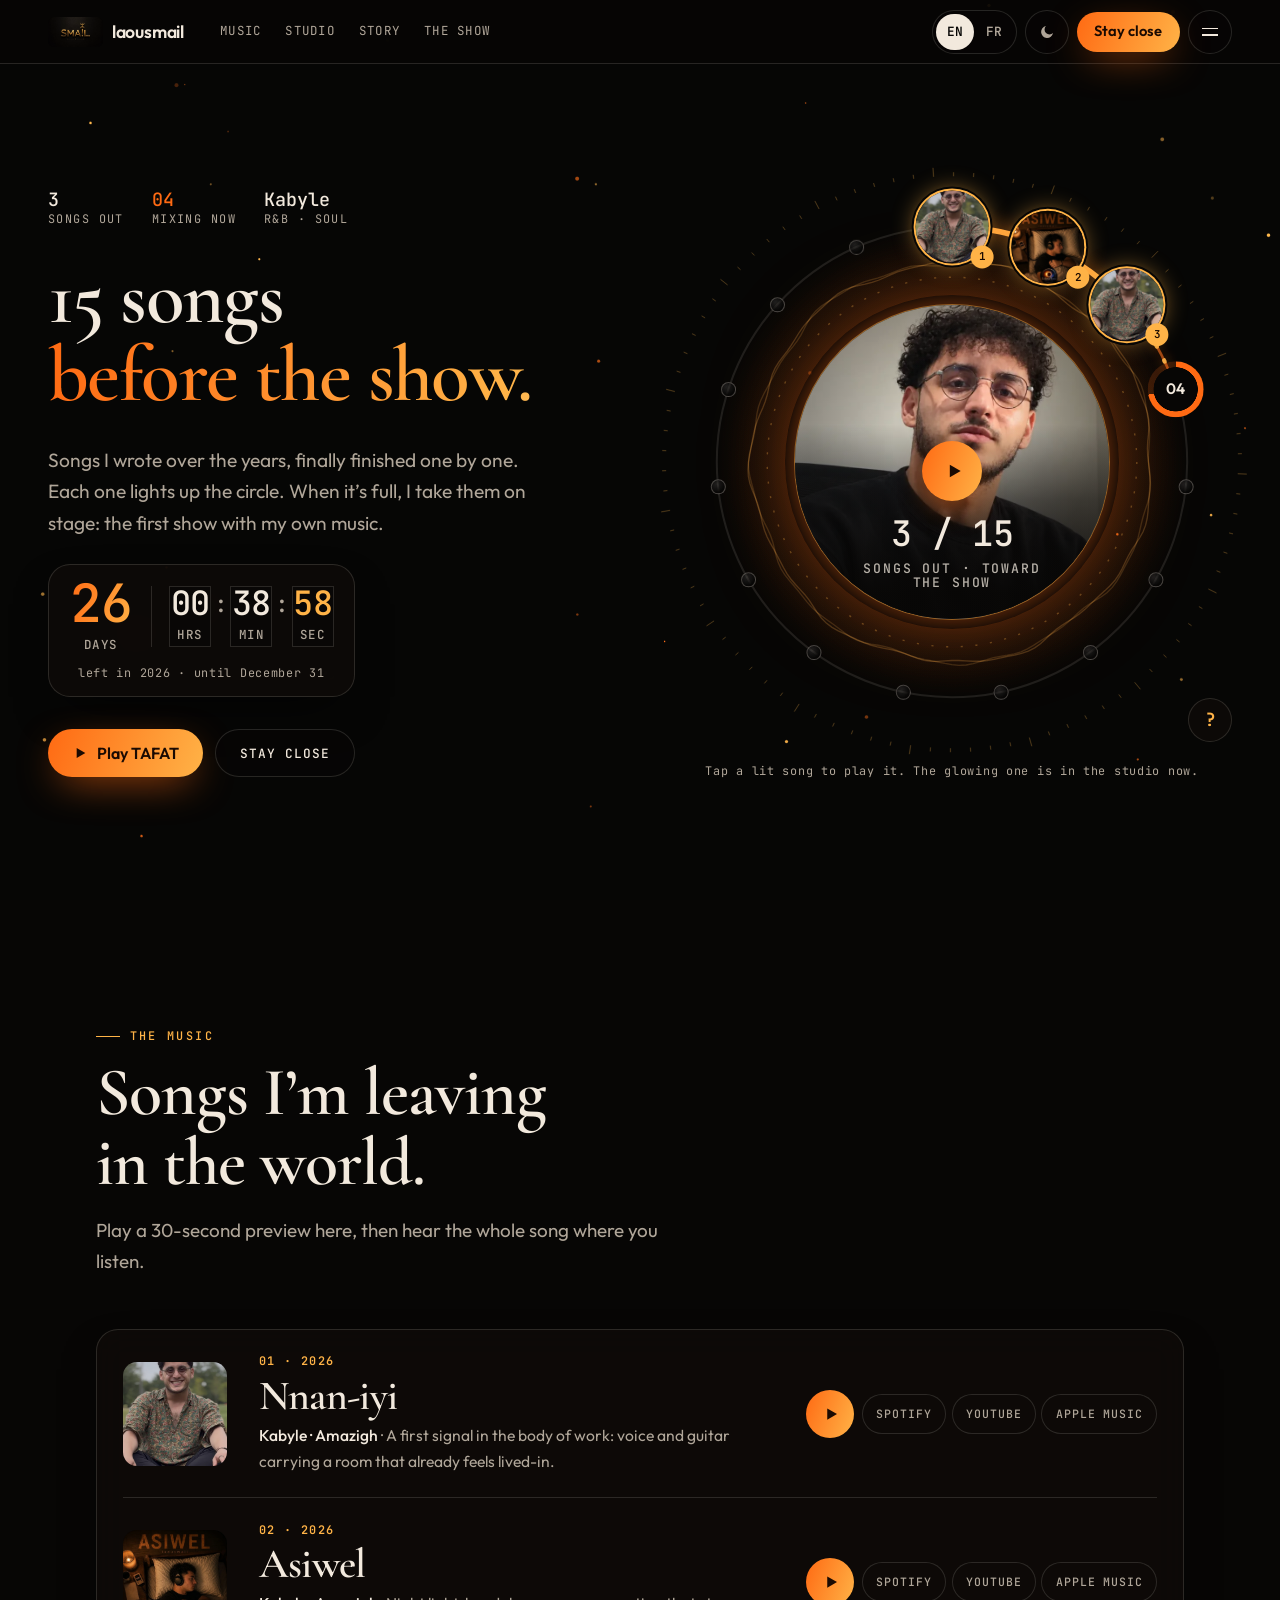
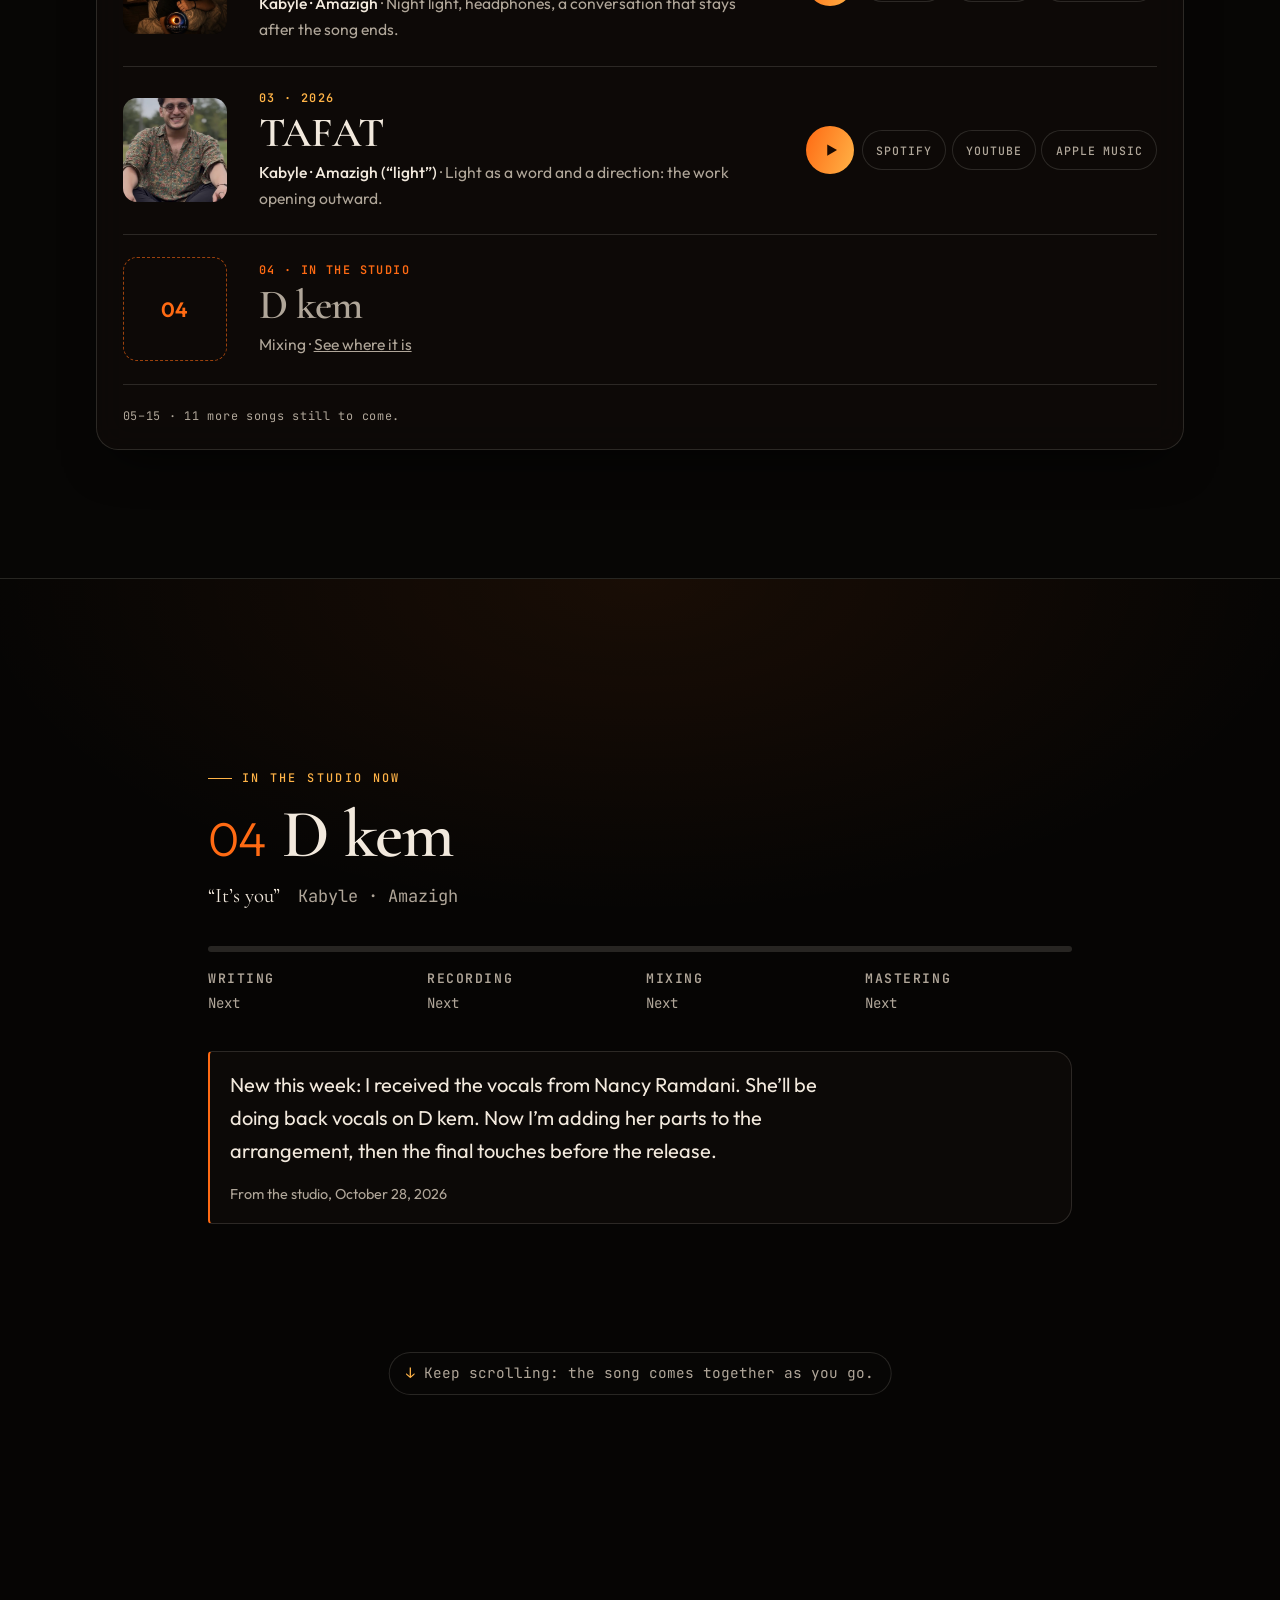
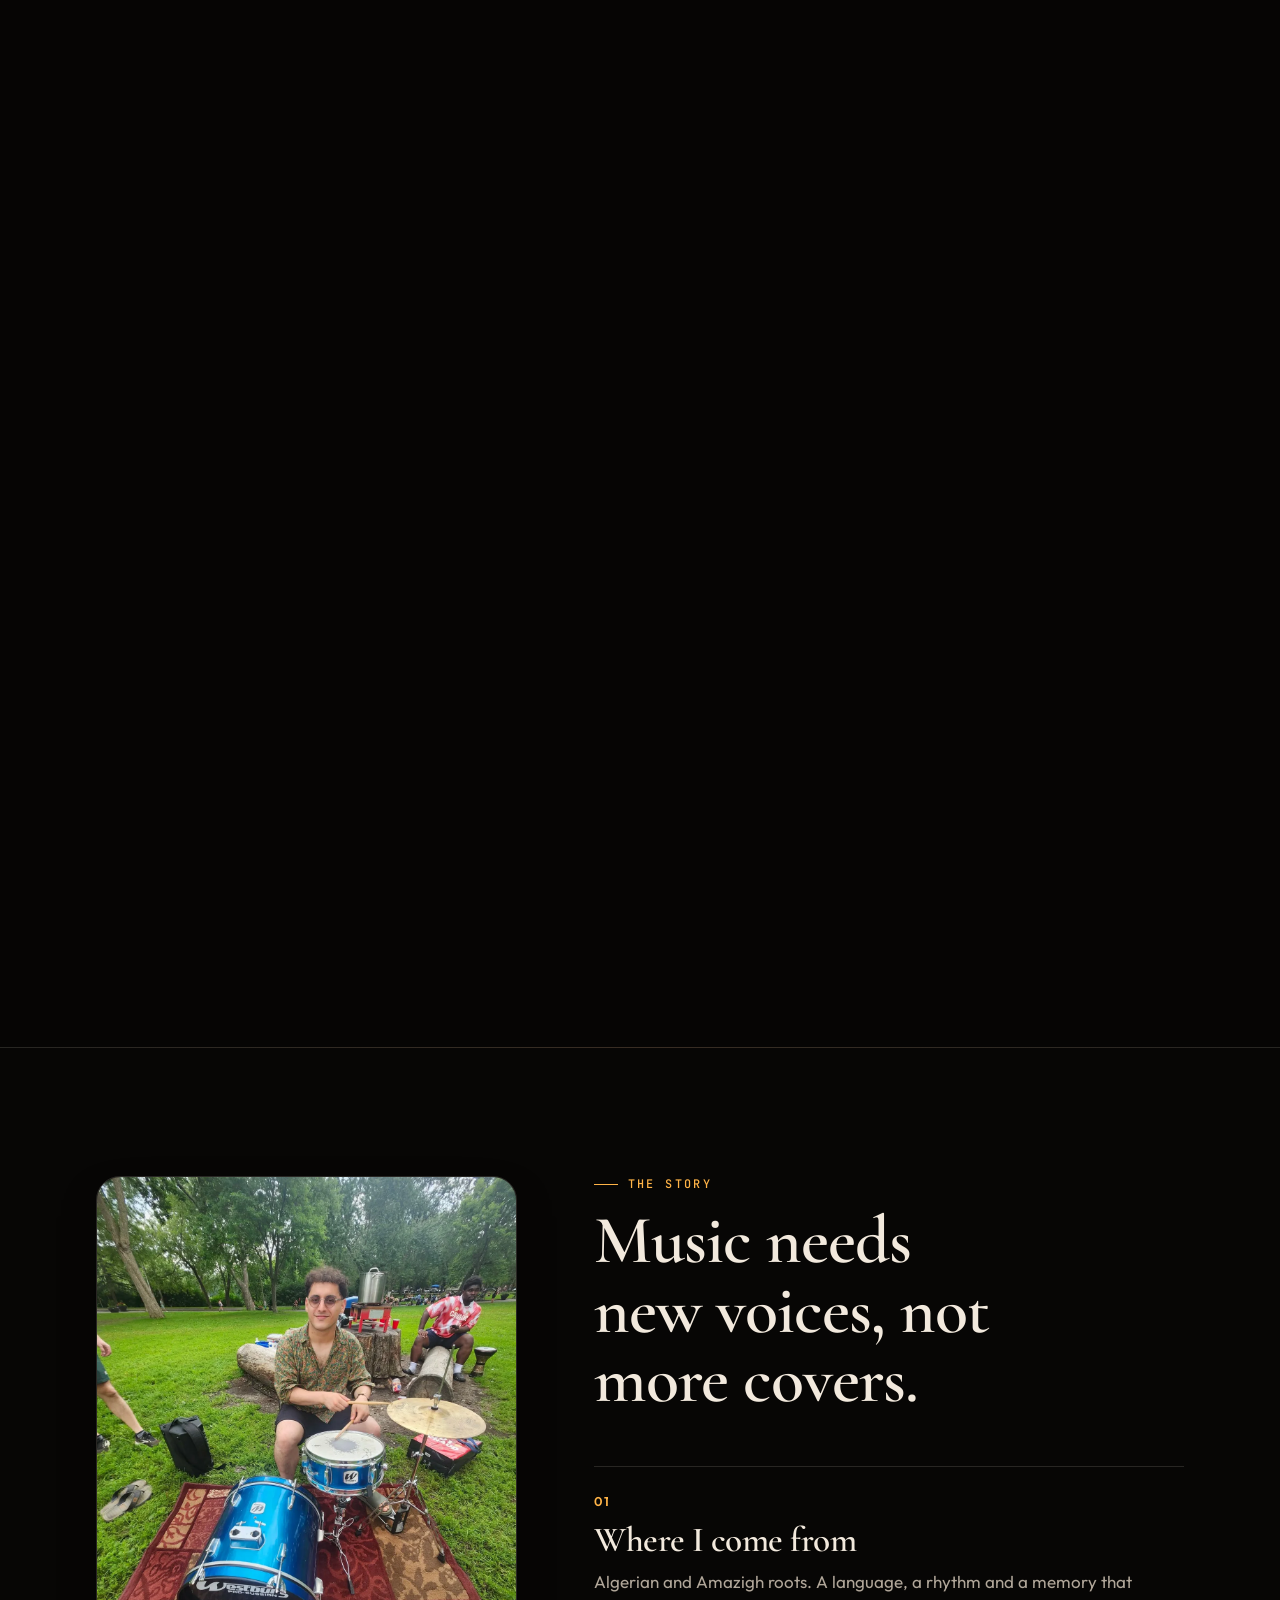
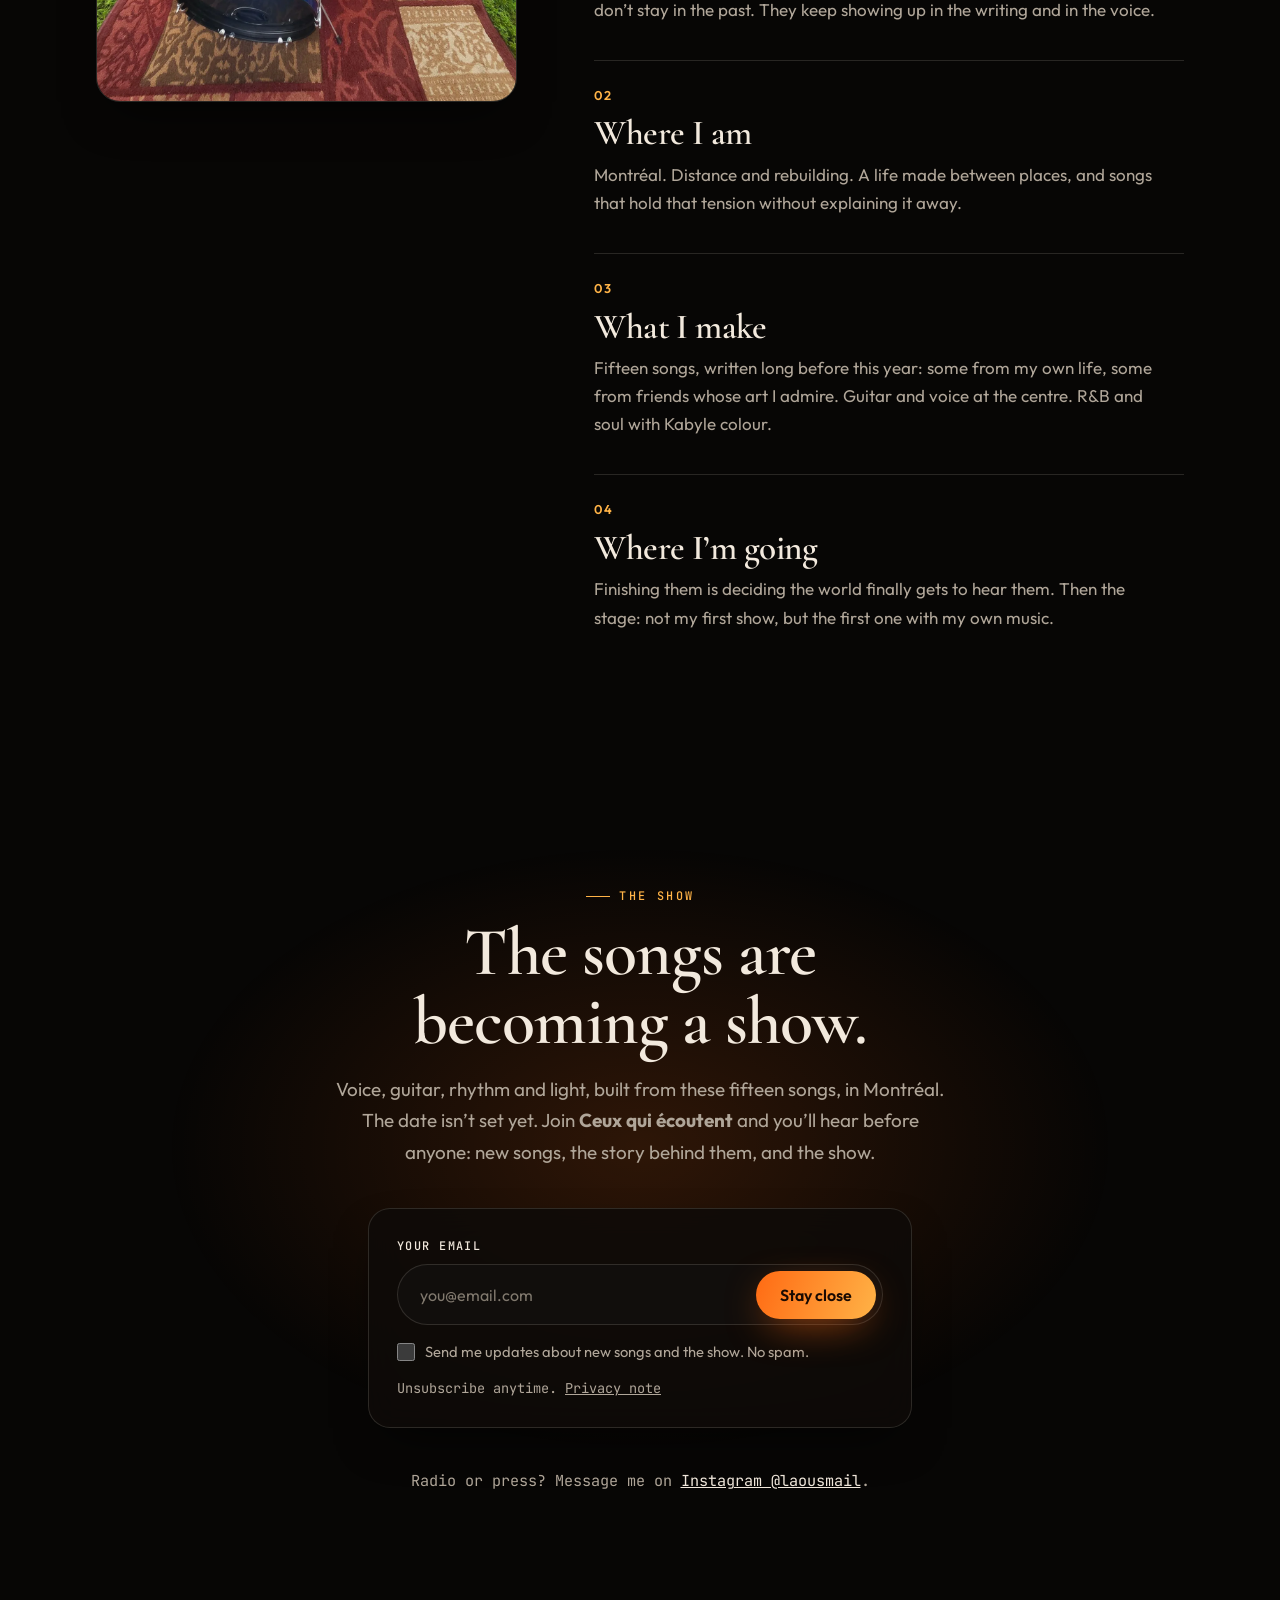
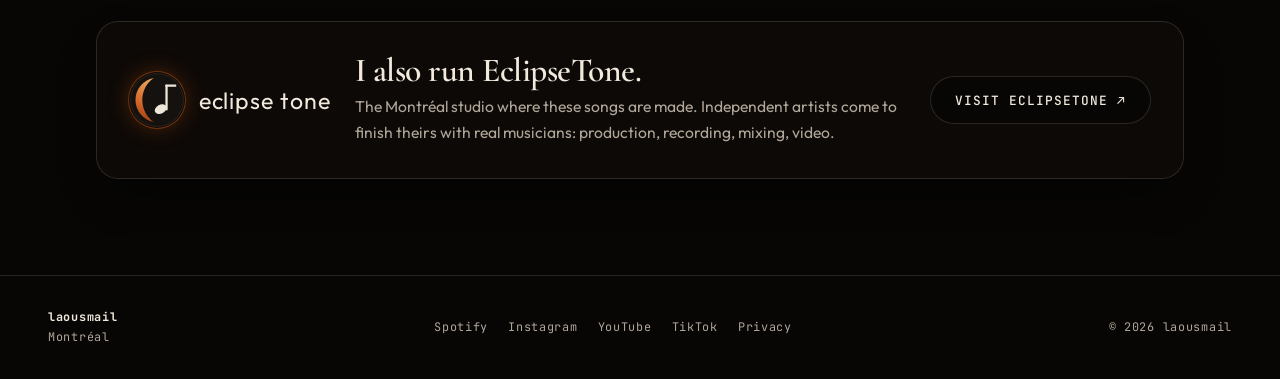
==== index.html @ 59189b64 "ORBIT edition: the playable's look on the whole site Replaces the frosted clay layer with orbit.css " ====
<!doctype html>
<html lang="en">
<head>
<meta charset="UTF-8" />
<script>(function(){try{var t=localStorage.getItem("laousmail-theme");if(t!=="light"&&t!=="dark")t="dark";document.documentElement.setAttribute("data-theme",t)}catch(e){document.documentElement.setAttribute("data-theme","dark")}document.documentElement.classList.add("js")})();
/* Always open on the landing view: no jump to a #section, no restored scroll position */
(function(){try{if("scrollRestoration" in history)history.scrollRestoration="manual";if(location.hash)history.replaceState(null,"",location.pathname+location.search)}catch(e){}})();</script>
<link rel="icon" type="image/svg+xml" href="favicon.svg" />
<meta name="viewport" content="width=device-width, initial-scale=1, viewport-fit=cover" />
<meta name="description" content="laousmail: Montréal singer-songwriter. Fifteen original songs with Amazigh roots, contemporary R&amp;B and soul, finished one by one ahead of the first show with original music. For listeners, radios and journalists." />
<meta name="author" content="laousmail" />
<meta name="robots" content="index, follow" />
<meta name="theme-color" content="#070605" />
<link rel="canonical" href="https://laousmail.com/" />
<meta property="og:type" content="website" />
<meta property="og:site_name" content="laousmail" />
<meta property="og:locale" content="en_CA" />
<meta property="og:locale:alternate" content="fr_CA" />
<meta property="og:url" content="https://laousmail.com/" />
<meta property="og:title" content="laousmail: 15 songs before the show" />
<meta property="og:description" content="Original songs written over years, finished one by one. Each one lights up the circle. Then the first show with original music, in Montréal." />
<meta property="og:image" content="https://laousmail.com/media/portrait-guitar.webp" />
<meta property="og:image:alt" content="laousmail with guitar in Montréal" />
<meta name="twitter:card" content="summary_large_image" />
<meta name="twitter:title" content="laousmail: 15 songs before the show" />
<meta name="twitter:description" content="15 originals. Amazigh roots. Montréal. The first show with original music ahead." />
<meta name="twitter:image" content="https://laousmail.com/media/portrait-guitar.webp" />
<meta name="twitter:image:alt" content="laousmail with guitar in Montréal" />
<link rel="preconnect" href="https://fonts.googleapis.com" />
<link rel="preconnect" href="https://fonts.gstatic.com" crossorigin />
<link href="https://fonts.googleapis.com/css2?family=Cormorant+Garamond:wght@500;600&family=JetBrains+Mono:wght@400;500&family=Outfit:wght@300;400;500;600&display=swap" rel="stylesheet" />
<link rel="stylesheet" href="site.css" />
<link rel="stylesheet" href="orbit.css" />
<title>laousmail: original music · singer &amp; songwriter | Montréal</title>
<script type="application/ld+json">
{
  "@context": "https://schema.org",
  "@graph": [
    {
      "@type": "MusicGroup",
      "@id": "https://laousmail.com/#artist",
      "name": "laousmail",
      "alternateName": ["SMA!L", "Smail Laouchedi"],
      "url": "https://laousmail.com/",
      "image": "https://laousmail.com/media/portrait-guitar.webp",
      "description": "Montréal singer-songwriter with Amazigh roots. Fifteen original songs written from personal experience and from artists he admires, finished one by one ahead of his first show with original music.",
      "genre": ["R&B", "Soul", "Amazigh", "Kabyle"],
      "foundingLocation": { "@type": "Place", "name": "Montréal", "addressCountry": "CA" },
      "sameAs": [
        "https://open.spotify.com/artist/60GjJwhvGe1eVg98jFPgMp",
        "https://instagram.com/laousmail",
        "https://www.youtube.com/@laousmail",
        "https://www.tiktok.com/@laousmail"
      ],
      "track": [
        { "@id": "https://laousmail.com/#track-nnan-iyi" },
        { "@id": "https://laousmail.com/#track-asiwel" },
        { "@id": "https://laousmail.com/#track-tafat" }
      ]
    },
    {
      "@type": "Person",
      "@id": "https://laousmail.com/#person",
      "name": "Smail Laouchedi",
      "alternateName": "laousmail",
      "url": "https://laousmail.com/",
      "image": "https://laousmail.com/media/portrait-circle.webp",
      "jobTitle": "Singer-songwriter",
      "homeLocation": { "@type": "Place", "name": "Montréal" },
      "knowsAbout": ["original music", "Amazigh culture", "R&B", "soul", "Kabyle song"],
      "sameAs": ["https://laousmail.com/#artist"]
    },
    {
      "@type": "MusicEvent",
      "@id": "https://laousmail.com/#show",
      "name": "laousmail: first show with original music",
      "description": "Not his first show, but the first with original music: a live experience built from a fifteen-song body of work.",
      "eventStatus": "https://schema.org/EventScheduled",
      "eventAttendanceMode": "https://schema.org/OfflineEventAttendanceMode",
      "location": { "@type": "Place", "name": "Montréal", "addressCountry": "CA" },
      "performer": { "@id": "https://laousmail.com/#artist" },
      "organizer": { "@id": "https://laousmail.com/#person" },
      "url": "https://laousmail.com/#show"
    },
    {
      "@type": "WebSite",
      "@id": "https://laousmail.com/#website",
      "url": "https://laousmail.com/",
      "name": "laousmail",
      "description": "Official site for laousmail: original songs, studio progress, and the upcoming live show in Montréal.",
      "inLanguage": ["en", "fr"],
      "publisher": { "@id": "https://laousmail.com/#artist" }
    },
    {
      "@type": "Organization",
      "@id": "https://eclipsetone.com/#studio",
      "name": "EclipseTone",
      "alternateName": "EclipseTone Productions",
      "url": "https://eclipsetone.com/",
      "description": "Montréal production house for independent artists. Founded by laousmail. Real musicians. No AI.",
      "founder": { "@id": "https://laousmail.com/#person" }
    },
    {
      "@type": "MusicRecording",
      "@id": "https://laousmail.com/#track-nnan-iyi",
      "name": "Nnan-iyi",
      "byArtist": { "@id": "https://laousmail.com/#artist" },
      "inLanguage": "kab",
      "sameAs": [
        "https://open.spotify.com/track/61hi8m9E2ltpqLtVHV5ktC",
        "https://www.youtube.com/watch?v=TOfm3R48uso",
        "https://music.apple.com/us/album/nnan-iyi/1868129395?i=1868129396"
      ]
    },
    {
      "@type": "MusicRecording",
      "@id": "https://laousmail.com/#track-asiwel",
      "name": "Asiwel",
      "byArtist": { "@id": "https://laousmail.com/#artist" },
      "inLanguage": "kab",
      "sameAs": [
        "https://open.spotify.com/track/1cjaikZQ2PIXLMsn0gd6zV",
        "https://www.youtube.com/watch?v=d1gUY12KeUU",
        "https://music.apple.com/us/album/asiwel/6789837643?i=6789837645"
      ]
    },
    {
      "@type": "MusicRecording",
      "@id": "https://laousmail.com/#track-tafat",
      "name": "TAFAT",
      "byArtist": { "@id": "https://laousmail.com/#artist" },
      "datePublished": "2026-09-20",
      "inLanguage": "kab",
      "sameAs": [
        "https://open.spotify.com/track/4kCgTs7P4qoW9mEQHAHdt7",
        "https://www.youtube.com/watch?v=OU2L3q_Mvh8",
        "https://music.apple.com/us/album/tafat/6814510056?i=6814510057"
      ]
    }
  ]
}
</script>
</head>
<body>
<a class="skip" href="#music"><span data-lang="en">Skip to the music</span><span data-lang="fr">Aller à la musique</span></a>

<header class="nav">
  <a class="brand" href="#top" aria-label="laousmail, home">
    <img class="brand-mark" src="media/brand-smail.webp" alt="" width="120" height="66" />
    <span class="brand-name">laousmail</span>
  </a>

  <nav class="nav-links" aria-label="Primary">
    <a href="#music"><span data-lang="en">Music</span><span data-lang="fr">Musique</span></a>
    <a href="#studio"><span data-lang="en">Studio</span><span data-lang="fr">Studio</span></a>
    <a href="#story"><span data-lang="en">Story</span><span data-lang="fr">Histoire</span></a>
    <a href="#show"><span data-lang="en">The show</span><span data-lang="fr">Le spectacle</span></a>
  </nav>

  <div class="tools">
    <div class="lang" role="group" aria-label="Language">
      <button type="button" data-lang-btn="en" aria-pressed="true">EN</button>
      <button type="button" data-lang-btn="fr" aria-pressed="false">FR</button>
    </div>
    <button class="mode" type="button" data-theme-toggle aria-label="Switch to light mode">
      <svg class="mode-moon" viewBox="0 0 24 24" width="16" height="16" fill="currentColor" aria-hidden="true"><path d="M21 13.5A9 9 0 1 1 10.5 3a7 7 0 0 0 10.5 10.5z"/></svg>
      <svg class="mode-sun" viewBox="0 0 24 24" width="16" height="16" fill="none" stroke="currentColor" stroke-width="1.8" aria-hidden="true"><circle cx="12" cy="12" r="3.4"/><path stroke-linecap="round" d="M12 2.8v2.2M12 19v2.2M2.8 12h2.2M19 12h2.2M5.2 5.2l1.6 1.6M17.2 17.2l1.6 1.6M5.2 18.8l1.6-1.6M17.2 6.8l1.6-1.6"/></svg>
    </button>
    <a class="pill" href="#show"><span data-lang="en">Stay close</span><span data-lang="fr">Reste proche</span></a>
    <button class="nav-open" type="button" data-nav-open aria-expanded="false" aria-controls="site-menu">
      <span class="nav-open-lines" aria-hidden="true"><i></i><i></i></span>
      <span class="visually-hidden"><span data-lang="en">Menu</span><span data-lang="fr">Menu</span></span>
    </button>
  </div>
</header>

<div class="menu" id="site-menu" data-menu hidden>
  <nav class="menu-links" aria-label="Mobile">
    <a href="#music" data-menu-link><span data-lang="en">Music</span><span data-lang="fr">Musique</span></a>
    <a href="#studio" data-menu-link><span data-lang="en">Studio</span><span data-lang="fr">Studio</span></a>
    <a href="#story" data-menu-link><span data-lang="en">Story</span><span data-lang="fr">Histoire</span></a>
    <a href="#show" data-menu-link><span data-lang="en">The show</span><span data-lang="fr">Le spectacle</span></a>
    <a href="play/"><span data-lang="en">Play the orbit</span><span data-lang="fr">Jouer l’orbite</span></a>
  </nav>
  <div class="menu-foot">
    <button class="btn ghost" type="button" data-theme-toggle>
      <span data-lang="en">Light / dark</span><span data-lang="fr">Clair / sombre</span>
    </button>
    <a class="btn" href="#show" data-menu-link><span data-lang="en">Stay close</span><span data-lang="fr">Reste proche</span></a>
  </div>
</div>

<main id="top">
  <!-- HERO: the orbit is the centrepiece and the player -->
  <section class="hero" aria-labelledby="hero-title">
    <div class="hero-corona" aria-hidden="true"></div>

    <div class="hero-copy">
      <ul class="proof hero-in" style="--d:0" aria-label="Where the project is">
        <li><b data-proof-out>3</b><span data-lang="en">songs out</span><span data-lang="fr">chansons sorties</span></li>
        <li><b data-proof-next>04</b><span data-proof-step></span></li>
        <li><b>Kabyle</b><span data-lang="en">R&amp;B · soul</span><span data-lang="fr">R&amp;B · soul</span></li>
      </ul>

      <h1 id="hero-title" class="hero-title hero-in" style="--d:1">
        <span data-lang="en">15 songs <span class="hero-accent">before the show.</span></span>
        <span data-lang="fr">15 chansons <span class="hero-accent">avant le spectacle.</span></span>
      </h1>

      <p class="hero-lead hero-in" style="--d:3">
        <span data-lang="en">Songs I wrote over the years, finally finished one by one. Each one lights up the circle. When it’s full, I take them on stage: the first show with my own music.</span>
        <span data-lang="fr">Des chansons écrites au fil des années, enfin terminées une à une. Chacune allume le cercle. Quand il sera plein, je les emmène sur scène: le premier spectacle avec ma propre musique.</span>
      </p>

      <div class="countdown hero-in" style="--d:4" data-days-left role="timer" aria-label="Time left in 2026">
        <div class="cd-days">
          <strong data-cd-days>0</strong>
          <small data-cd-days-unit>days</small>
        </div>
        <div class="cd-clock" aria-hidden="true">
          <span><b data-cd-h>00</b><small data-cd-unit="h">hrs</small></span>
          <i>:</i>
          <span><b data-cd-m>00</b><small data-cd-unit="m">min</small></span>
          <i>:</i>
          <span><b data-cd-s>00</b><small data-cd-unit="s">sec</small></span>
        </div>
        <p class="cd-caption" data-cd-caption>left in 2026 · until December 31</p>
      </div>

      <div class="cta-row hero-in" style="--d:5">
        <button class="btn" type="button" data-play-latest>
          <svg viewBox="0 0 24 24" width="16" height="16" fill="currentColor" aria-hidden="true"><path d="M7 4.5v15l13-7.5z"/></svg>
          <span data-play-latest-label>Play TAFAT</span>
        </button>
        <a class="btn ghost" href="#show"><span data-lang="en">Stay close</span><span data-lang="fr">Reste proche</span></a>
      </div>
    </div>

    <!-- The orbit -->
    <figure class="orbit hero-in" style="--d:2" data-orbit>
      <div class="orbit-stage">

        <div class="orbit-comet" aria-hidden="true"><i></i></div>
        <div class="orbit-halo" aria-hidden="true"></div>
        <div class="orbit-core" data-orbit-core>
          <img class="orbit-core-img" data-core-img src="media/portrait-core.webp" alt="" width="720" height="720" />
          <div class="orbit-core-shade" aria-hidden="true"></div>
          <div class="orbit-core-text">
            <button type="button" class="orbit-core-play" data-core-play aria-label="Play">
              <svg class="i-play" viewBox="0 0 24 24" width="20" height="20" fill="currentColor" aria-hidden="true"><path d="M7 4.5v15l13-7.5z"/></svg>
              <svg class="i-pause" viewBox="0 0 24 24" width="20" height="20" fill="currentColor" aria-hidden="true"><path d="M6 4h4v16H6zM14 4h4v16h-4z"/></svg>
            </button>
            <div aria-live="polite">
              <strong data-core-title>3 / 15</strong>
              <span data-core-sub><span data-lang="en">songs out</span><span data-lang="fr">sorties</span></span>
            </div>
          </div>
        </div>

        <!-- The ring of songs turns slowly; covers stay upright -->
        <div class="orbit-spin" data-orbit-spin>
          <svg class="orbit-svg" viewBox="0 0 400 400" aria-hidden="true">
            <defs>
              <linearGradient id="orbit-grad" x1="0" y1="0" x2="1" y2="1">
                <stop offset="0" stop-color="var(--hot)" />
                <stop offset="1" stop-color="var(--gold)" />
              </linearGradient>
            </defs>
            <circle class="orbit-dash" cx="200" cy="200" r="132" />
            <circle class="orbit-track" cx="200" cy="200" r="168" />
            <circle class="orbit-arc" data-orbit-arc cx="200" cy="200" r="168" pathLength="1000" stroke="url(#orbit-grad)" />
            <circle class="orbit-studio-arc" data-orbit-studio-arc cx="200" cy="200" r="168" pathLength="1000" />
            <path class="orbit-flow" data-orbit-flow d="" />
          </svg>
          <ol class="orbit-nodes" data-orbit-nodes aria-label="The 15 songs"></ol>
        </div>

        <!-- How it works: only opens when asked -->
        <button type="button" class="guide-replay" data-guide-replay aria-label="How it works" title="How it works">
          <span aria-hidden="true">?</span>
        </button>
      </div>
      <figcaption class="orbit-caption">
        <span data-lang="en">Tap a lit song to play it. The glowing one is in the studio now.</span>
        <span data-lang="fr">Touche une chanson allumée pour l’écouter. Celle qui brille est en studio.</span>
      </figcaption>
    </figure>
  </section>

  <!-- MUSIC -->
  <section class="sec music" id="music" aria-labelledby="music-title">
    <header class="sec-head reveal">
      <p class="eyebrow"><span data-lang="en">The music</span><span data-lang="fr">La musique</span></p>
      <h2 id="music-title"><span data-lang="en">Songs I’m leaving in the world.</span><span data-lang="fr">Des chansons que je laisse dans le monde.</span></h2>
      <p class="sub">
        <span data-lang="en">Play a 30-second preview here, then hear the whole song where you listen.</span>
        <span data-lang="fr">Écoute un extrait de 30 secondes ici, puis la chanson complète là où tu écoutes.</span>
      </p>
    </header>
    <ol class="tracks reveal" data-tracks></ol>
  </section>

  <!-- STUDIO: pinned scroll scene -->
  <section class="studio" id="studio" data-studio aria-labelledby="studio-title">
    <div class="studio-pin">
      <div class="studio-inner">
        <header class="sec-head">
          <p class="eyebrow"><span data-lang="en">In the studio now</span><span data-lang="fr">En studio en ce moment</span></p>
          <h2 id="studio-title" class="studio-title">
            <span class="studio-num" data-studio-number>04</span>
            <span data-studio-title>D kem</span>
          </h2>
          <p class="studio-meta"><span class="studio-translation" data-studio-translation></span> <span data-studio-lang></span></p>
        </header>

        <div class="studio-track" aria-hidden="true">
          <div class="studio-bar"><i data-studio-fill></i></div>
        </div>
        <ol class="studio-steps" data-studio-steps></ol>

        <p class="studio-cue" aria-hidden="true">
          <span class="studio-cue-arrow">↓</span>
          <span data-lang="en">Keep scrolling: the song comes together as you go.</span>
          <span data-lang="fr">Continue de défiler: la chanson se construit au fil du défilement.</span>
        </p>
        <blockquote class="studio-note" data-studio-note-wrap>
          <p data-studio-note></p>
          <footer>
            <span data-lang="en">From the studio,</span><span data-lang="fr">Du studio,</span>
            <time data-studio-updated></time>
          </footer>
        </blockquote>
      </div>
    </div>
  </section>

  <!-- STORY -->
  <section class="sec story" id="story" aria-labelledby="story-title">
    <div class="story-photo reveal">
      <img src="media/drums-park.webp" alt="laousmail playing drums on a rug in a Montréal park, friends around" width="1200" height="1600" loading="lazy" decoding="async" />
    </div>
    <div class="story-body">
      <header class="sec-head reveal">
        <p class="eyebrow"><span data-lang="en">The story</span><span data-lang="fr">L’histoire</span></p>
        <h2 id="story-title"><span data-lang="en">Music needs new voices, not more covers.</span><span data-lang="fr">La musique a besoin de nouvelles voix, pas de plus de reprises.</span></h2>
      </header>
      <ol class="beats">
        <li class="reveal">
          <h3><span data-lang="en">Where I come from</span><span data-lang="fr">D’où je viens</span></h3>
          <p>
            <span data-lang="en">Algerian and Amazigh roots. A language, a rhythm and a memory that don’t stay in the past. They keep showing up in the writing and in the voice.</span>
            <span data-lang="fr">Des racines algériennes et amazighes. Une langue, un rythme, une mémoire qui ne restent pas au passé. Ils reviennent dans l’écriture et dans la voix.</span>
          </p>
        </li>
        <li class="reveal">
          <h3><span data-lang="en">Where I am</span><span data-lang="fr">Où j’en suis</span></h3>
          <p>
            <span data-lang="en">Montréal. Distance and rebuilding. A life made between places, and songs that hold that tension without explaining it away.</span>
            <span data-lang="fr">Montréal. La distance et la reconstruction. Une vie entre deux lieux, et des chansons qui portent cette tension sans l’expliquer.</span>
          </p>
        </li>
        <li class="reveal">
          <h3><span data-lang="en">What I make</span><span data-lang="fr">Ce que je fais</span></h3>
          <p>
            <span data-lang="en">Fifteen songs, written long before this year: some from my own life, some from friends whose art I admire. Guitar and voice at the centre. R&amp;B and soul with Kabyle colour.</span>
            <span data-lang="fr">Quinze chansons, écrites bien avant cette année: certaines tirées de ma vie, d’autres d’ami·es dont j’admire l’art. Guitare et voix au centre. R&amp;B et soul aux couleurs kabyles.</span>
          </p>
        </li>
        <li class="reveal">
          <h3><span data-lang="en">Where I’m going</span><span data-lang="fr">Où je vais</span></h3>
          <p>
            <span data-lang="en">Finishing them is deciding the world finally gets to hear them. Then the stage: not my first show, but the first one with my own music.</span>
            <span data-lang="fr">Les finir, c’est décider que le monde va enfin les entendre. Puis la scène: pas mon premier spectacle, mais le premier avec ma propre musique.</span>
          </p>
        </li>
      </ol>
    </div>
  </section>

  <!-- THE SHOW + STAY CLOSE -->
  <section class="sec show" id="show" aria-labelledby="show-title">
    <div class="show-glow" aria-hidden="true"></div>
    <div class="show-inner">
      <p class="eyebrow reveal"><span data-lang="en">The show</span><span data-lang="fr">Le spectacle</span></p>
      <h2 id="show-title" class="reveal">
        <span data-lang="en">The songs are becoming a show.</span>
        <span data-lang="fr">Les chansons deviennent un spectacle.</span>
      </h2>
      <p class="sub reveal">
        <span data-lang="en">Voice, guitar, rhythm and light, built from these fifteen songs, in Montréal. The date isn’t set yet. Join <strong>Ceux qui écoutent</strong> and you’ll hear before anyone: new songs, the story behind them, and the show.</span>
        <span data-lang="fr">Voix, guitare, rythme et lumière, bâtis sur ces quinze chansons, à Montréal. La date n’est pas encore fixée. Rejoins <strong>Ceux qui écoutent</strong> et tu l’apprendras avant tout le monde: nouvelles chansons, l’histoire derrière, et le spectacle.</span>
      </p>

      <form class="join reveal" id="join-form" novalidate>
        <div class="join-fields">
          <label class="join-label" for="join-email"><span data-lang="en">Your email</span><span data-lang="fr">Ton courriel</span></label>
          <div class="join-row">
            <input id="join-email" name="email" type="email" autocomplete="email" inputmode="email" required placeholder="you@email.com" />
            <button class="btn" type="submit" data-submit>
              <span data-lang="en">Stay close</span><span data-lang="fr">Rester proche</span>
            </button>
          </div>
          <input class="hp" type="text" name="website" tabindex="-1" autocomplete="off" aria-hidden="true" />
          <label class="consent">
            <input type="checkbox" name="consent" value="1" required />
            <span>
              <span data-lang="en">Send me updates about new songs and the show. No spam.</span>
              <span data-lang="fr">Envoie-moi des nouvelles des chansons et du spectacle. Pas de spam.</span>
            </span>
          </label>
        </div>
        <div class="join-success" role="status" hidden>
          <p>
            <span data-lang="en">You’re in. I’ll write when the next song or the show is ready.</span>
            <span data-lang="fr">C’est fait. Je t’écris quand la prochaine chanson ou le spectacle sera prêt.</span>
          </p>
        </div>
        <div class="join-error" role="alert" hidden></div>
        <p class="join-note">
          <span data-lang="en">Unsubscribe anytime. </span><span data-lang="fr">Désinscription en un clic. </span>
          <a href="privacy.html"><span data-lang="en">Privacy note</span><span data-lang="fr">Confidentialité</span></a>
        </p>
      </form>

      <p class="press reveal">
        <span data-lang="en">Radio or press? Message me on <a href="https://instagram.com/laousmail" target="_blank" rel="noreferrer">Instagram @laousmail</a>.</span>
        <span data-lang="fr">Radio ou presse? Écris-moi sur <a href="https://instagram.com/laousmail" target="_blank" rel="noreferrer">Instagram @laousmail</a>.</span>
      </p>
    </div>
  </section>

  <!-- ECLIPSETONE: one compact band -->
  <section class="eclipse-band" aria-labelledby="eclipse-title">
    <div class="eclipse-band-inner reveal">
      <a class="et-logo" href="https://eclipsetone.com" target="_blank" rel="noreferrer" aria-label="EclipseTone">
        <svg class="et-mark" viewBox="0 0 64 64" width="56" height="56" aria-hidden="true" focusable="false">
          <defs>
            <linearGradient id="et-crescent" x1="0.2" y1="1" x2="0.35" y2="0">
              <stop offset="0" stop-color="#9a3a14" />
              <stop offset="0.45" stop-color="#d4682a" />
              <stop offset="1" stop-color="#e8a05a" />
            </linearGradient>
          </defs>
          <circle cx="32" cy="32" r="31" fill="#14110e" />
          <circle cx="32" cy="32" r="30.2" fill="none" stroke="color-mix(in srgb, #efe6da 12%, transparent)" stroke-width="0.8" />
          <!-- Crescent hugging the left side -->
          <path
            fill="url(#et-crescent)"
            d="M28.2 6.8
               C16.2 9.2 7.4 19.4 7.4 32
               c0 12.6 8.8 22.8 20.8 25.2
               C21.4 52.8 15.2 43.2 15.2 32
               S21.4 11.2 28.2 6.8Z"
          />
          <!-- Stylized note: head + stem + flat flag (reads as tone) -->
          <g fill="#efe6da">
            <ellipse cx="36.2" cy="42.4" rx="7.2" ry="5.1" transform="rotate(-28 36.2 42.4)" />
            <rect x="41.6" y="14.5" width="2.6" height="29.2" rx="0.6" />
            <rect x="41.6" y="14.2" width="12.4" height="2.7" rx="0.7" />
          </g>
        </svg>
        <span class="et-word" aria-hidden="true">eclipse tone</span>
      </a>
      <div>
        <h2 id="eclipse-title">
          <span data-lang="en">I also run EclipseTone.</span>
          <span data-lang="fr">Je dirige aussi EclipseTone.</span>
        </h2>
        <p>
          <span data-lang="en">The Montréal studio where these songs are made. Independent artists come to finish theirs with real musicians: production, recording, mixing, video.</span>
          <span data-lang="fr">Le studio montréalais où ces chansons sont faites. Des artistes indépendants y finissent les leurs avec de vrais musiciens: production, enregistrement, mixage, clip.</span>
        </p>
      </div>
      <a class="btn ghost" href="https://eclipsetone.com" target="_blank" rel="noreferrer">
        <span data-lang="en">Visit EclipseTone</span><span data-lang="fr">Voir EclipseTone</span>
        <span aria-hidden="true">↗</span>
      </a>
    </div>
  </section>
</main>

<footer class="foot">
  <div class="foot-brand">
    <strong>laousmail</strong>
    <span>Montréal</span>
  </div>
  <ul class="foot-links">
    <li><a href="https://open.spotify.com/artist/60GjJwhvGe1eVg98jFPgMp" target="_blank" rel="noreferrer">Spotify</a></li>
    <li><a href="https://instagram.com/laousmail" target="_blank" rel="noreferrer">Instagram</a></li>
    <li><a href="https://www.youtube.com/@laousmail" target="_blank" rel="noreferrer">YouTube</a></li>
    <li><a href="https://www.tiktok.com/@laousmail" target="_blank" rel="noreferrer">TikTok</a></li>
    <li><a href="privacy.html"><span data-lang="en">Privacy</span><span data-lang="fr">Confidentialité</span></a></li>
  </ul>
  <p class="foot-copy">© <span data-year>2026</span> laousmail</p>
</footer>

<!-- Floating mini-player -->
<div class="player" data-player hidden role="region" aria-label="Song preview">
  <img class="player-art" data-player-art src="" alt="" width="48" height="48" />
  <div class="player-info">
    <strong data-player-title></strong>
    <span class="eq" aria-hidden="true"><i></i><i></i><i></i><i></i></span>
    <span class="player-sub"><span data-lang="en">30s preview</span><span data-lang="fr">Extrait 30s</span></span>
    <div class="player-time" aria-hidden="true"><i data-player-progress></i></div>
  </div>
  <button type="button" class="player-toggle" data-player-toggle aria-label="Pause">
    <svg class="i-play" viewBox="0 0 24 24" width="18" height="18" fill="currentColor" aria-hidden="true"><path d="M7 4.5v15l13-7.5z"/></svg>
    <svg class="i-pause" viewBox="0 0 24 24" width="18" height="18" fill="currentColor" aria-hidden="true"><path d="M6 4h4v16H6zM14 4h4v16h-4z"/></svg>
  </button>
  <div class="player-links" data-player-links></div>
  <button type="button" class="player-close" data-player-close aria-label="Close player">×</button>
</div>
<audio data-audio preload="none" playsinline></audio>

<!-- First-visit guide: one tip at a time, pointing at the thing it explains -->
<div class="guide" data-guide hidden role="dialog" aria-modal="false" aria-labelledby="guide-text">
  <span class="guide-arrow" data-guide-arrow aria-hidden="true"></span>
  <p class="guide-step" data-guide-step></p>
  <p class="guide-text" id="guide-text" data-guide-text></p>
  <div class="guide-actions">
    <button type="button" class="guide-skip" data-guide-skip></button>
    <button type="button" class="guide-next" data-guide-next></button>
  </div>
</div>

<script src="config.js"></script>
<script src="releases.js"></script>
<script src="artist.js" defer></script>
<script src="field.js" defer></script>
<!-- MailerLite Universal -->
<script>
(function(w,d,e,u,f,l,n){w[f]=w[f]||function(){(w[f].q=w[f].q||[]).push(arguments);};l=d.createElement(e);l.async=1;l.src=u;n=d.getElementsByTagName(e)[0];n.parentNode.insertBefore(l,n);})
(window,document,'script','https://assets.mailerlite.com/js/universal.js','ml');
ml('account', '1893739');
</script>
<!-- End MailerLite Universal -->
</body>
</html>
---- site.css ----
/* laousmail.com — gold and ember on a black stage.
   Two families: Cormorant Garamond (the voice) + Outfit (everything else). */

:root,
:root[data-theme="dark"] {
  --bg: #070605;
  --bg2: #110e0c;
  --bg3: #1b1613;
  --ink: #f2e9dd;
  --mute: #b0a699;
  --line: #2b241e;
  --hot: #ff6a13;
  --gold: #ffb347;
  --on: #1a0a02;
  --glass: rgba(7, 6, 5, 0.78);
  --shadow: 0 18px 50px -20px rgba(0, 0, 0, 0.8);
  color-scheme: dark;
}

:root[data-theme="light"] {
  --bg: #f6f1ea;
  --bg2: #fffaf3;
  --bg3: #ece4d8;
  --ink: #17120e;
  --mute: #5b5248;
  --line: #ddd1c1;
  --hot: #c2410c;
  --gold: #b45309;
  --on: #fff;
  --glass: rgba(246, 241, 234, 0.82);
  --shadow: 0 18px 50px -24px rgba(60, 30, 10, 0.35);
  color-scheme: light;
}

:root {
  --serif: "Cormorant Garamond", Georgia, serif;
  --sans: "Outfit", system-ui, sans-serif;
  --grad: linear-gradient(110deg, var(--hot), var(--gold));
  --ease: cubic-bezier(0.22, 1, 0.36, 1);
  --nav-h: 4rem;
  --gutter: clamp(1rem, 5vw, 3rem);
  --wide: 74rem;
}

*,
*::before,
*::after {
  box-sizing: border-box;
}

[hidden] {
  display: none !important;
}

html {
  scroll-behavior: smooth;
  scroll-padding-top: var(--nav-h);
  background: var(--bg);
  -webkit-text-size-adjust: 100%;
  text-size-adjust: 100%;
}

body {
  margin: 0;
  background: var(--bg);
  color: var(--ink);
  font: 400 1.0625rem/1.65 var(--sans);
  -webkit-font-smoothing: antialiased;
  overflow-x: clip;
  padding: env(safe-area-inset-top) 0 env(safe-area-inset-bottom);
}

body.menu-open {
  overflow: hidden;
}

body.player-on {
  padding-bottom: calc(7.5rem + env(safe-area-inset-bottom));
}

img {
  display: block;
  max-width: 100%;
}

a {
  color: inherit;
}

button,
input {
  font: inherit;
  color: inherit;
}

h1,
h2,
h3 {
  margin: 0;
  font-family: var(--serif);
  font-weight: 600;
  line-height: 1.02;
  letter-spacing: -0.015em;
  text-wrap: balance;
}

p {
  margin: 0;
}

:focus-visible {
  outline: 2px solid var(--gold);
  outline-offset: 3px;
  border-radius: 6px;
}

html[lang="en"] [data-lang="fr"],
html[lang="fr"] [data-lang="en"] {
  display: none !important;
}

.visually-hidden,
.hp {
  position: absolute !important;
  width: 1px;
  height: 1px;
  padding: 0;
  margin: -1px;
  overflow: hidden;
  clip: rect(0, 0, 0, 0);
  white-space: nowrap;
  border: 0;
}

.skip {
  position: absolute;
  left: -999px;
}

.skip:focus {
  left: 1rem;
  top: 1rem;
  z-index: 200;
  background: var(--ink);
  color: var(--bg);
  padding: 0.6rem 1rem;
  border-radius: 99px;
  text-decoration: none;
}

/* ——— Buttons ——— */
.btn,
.pill {
  display: inline-flex;
  align-items: center;
  justify-content: center;
  gap: 0.55rem;
  min-height: 3rem;
  padding: 0 1.5rem;
  border: 0;
  border-radius: 99px;
  background: var(--grad);
  color: var(--on);
  font-weight: 600;
  font-size: 1rem;
  text-decoration: none;
  cursor: pointer;
  transition: transform 0.18s var(--ease), box-shadow 0.18s var(--ease);
}

.btn:hover,
.pill:hover {
  transform: translateY(-1px);
  box-shadow: 0 10px 30px -10px color-mix(in srgb, var(--hot) 70%, transparent);
}

.btn:active {
  transform: translateY(0) scale(0.98);
}

.btn.ghost {
  background: none;
  color: var(--ink);
  box-shadow: inset 0 0 0 1.5px var(--line);
}

.btn.ghost:hover {
  box-shadow: inset 0 0 0 1.5px var(--gold);
}

.pill {
  min-height: 2.5rem;
  padding: 0 1.1rem;
  font-size: 0.92rem;
}

.cta-row {
  display: flex;
  flex-wrap: wrap;
  gap: 0.75rem;
}

/* ——— Nav ——— */
.nav {
  position: sticky;
  top: 0;
  z-index: 60;
  display: flex;
  align-items: center;
  gap: 1rem;
  min-height: var(--nav-h);
  padding: 0.5rem var(--gutter);
  background: var(--glass);
  -webkit-backdrop-filter: blur(14px);
  backdrop-filter: blur(14px);
  border-bottom: 1px solid var(--line);
}

.brand {
  display: flex;
  align-items: center;
  gap: 0.55rem;
  text-decoration: none;
  flex: 0 0 auto;
  min-height: 44px;
}

.brand-mark {
  width: auto;
  height: 30px;
  border-radius: 6px;
}

:root[data-theme="light"] .brand-mark {
  filter: invert(1) hue-rotate(180deg);
}

.brand-name {
  font-weight: 600;
  font-size: 1.1rem;
  letter-spacing: -0.01em;
}

.nav-links {
  display: flex;
  gap: 1.5rem;
  margin-left: 1.25rem;
  font-size: 0.95rem;
}

.nav-links a {
  color: var(--mute);
  text-decoration: none;
  padding: 0.5rem 0;
  transition: color 0.15s;
}

.nav-links a:hover {
  color: var(--ink);
}

.tools {
  display: flex;
  align-items: center;
  gap: 0.5rem;
  margin-left: auto;
}

.lang {
  display: flex;
  border: 1px solid var(--line);
  border-radius: 99px;
  padding: 3px;
}

.lang button {
  min-width: 2.4rem;
  min-height: 2.25rem;
  border: 0;
  border-radius: 99px;
  background: none;
  color: var(--mute);
  font-weight: 600;
  font-size: 0.8rem;
  cursor: pointer;
}

.lang button[aria-pressed="true"] {
  background: var(--ink);
  color: var(--bg);
}

.mode {
  display: grid;
  place-items: center;
  width: 2.75rem;
  height: 2.75rem;
  border: 1px solid var(--line);
  border-radius: 50%;
  background: none;
  color: var(--mute);
  cursor: pointer;
}

.mode:hover {
  color: var(--ink);
}

.mode-sun,
:root[data-theme="light"] .mode-moon {
  display: none;
}

:root[data-theme="light"] .mode-sun {
  display: block;
}

.nav-open {
  display: none;
  place-items: center;
  width: 2.75rem;
  height: 2.75rem;
  border: 1px solid var(--line);
  border-radius: 50%;
  background: none;
  cursor: pointer;
}

.nav-open-lines {
  display: grid;
  gap: 5px;
}

.nav-open-lines i {
  display: block;
  width: 16px;
  height: 1.5px;
  background: var(--ink);
  transition: transform 0.25s var(--ease);
}

.nav-open[aria-expanded="true"] .nav-open-lines i:first-child {
  transform: translateY(3.25px) rotate(45deg);
}

.nav-open[aria-expanded="true"] .nav-open-lines i:last-child {
  transform: translateY(-3.25px) rotate(-45deg);
}

.menu {
  position: fixed;
  inset: calc(var(--nav-h) + env(safe-area-inset-top)) 0 0;
  z-index: 75;
  display: flex;
  flex-direction: column;
  justify-content: space-between;
  padding: 2rem var(--gutter) calc(2rem + env(safe-area-inset-bottom));
  background: var(--bg);
  overflow-y: auto;
}

.menu-links {
  display: grid;
}

.menu-links a {
  padding: 0.7rem 0;
  border-bottom: 1px solid var(--line);
  font-family: var(--serif);
  font-size: 2.1rem;
  font-weight: 600;
  text-decoration: none;
}

.menu-foot {
  display: grid;
  gap: 0.75rem;
  margin-top: 2rem;
}

/* The menu button shows at every width (the playable lives in the menu) */
.nav-open {
  display: grid;
}

@media (max-width: 860px) {
  .nav-links,
  .tools > .pill,
  .tools > .mode {
    display: none;
  }
}

/* ——— Shared section bits ——— */
.sec {
  max-width: var(--wide);
  margin: 0 auto;
  padding: clamp(4.5rem, 10vw, 8rem) var(--gutter);
}

.sec-head {
  max-width: 44rem;
  margin-bottom: clamp(2rem, 5vw, 3.25rem);
}

.sec-head.center {
  margin-inline: auto;
  text-align: center;
}

.eyebrow {
  margin-bottom: 0.9rem;
  color: var(--gold);
  font-size: 0.8rem;
  font-weight: 600;
  letter-spacing: 0.16em;
  text-transform: uppercase;
}

.sec h2,
.studio h2 {
  font-size: clamp(2.4rem, 6vw, 4.25rem);
}

main.sec > p + p {
  margin-top: 1rem;
}

.sub {
  margin-top: 1.1rem;
  color: var(--mute);
  font-size: clamp(1.05rem, 1.6vw, 1.18rem);
  max-width: 38rem;
}

.sec-head.center .sub {
  margin-inline: auto;
}

/* ——— Hero ——— */
.hero {
  position: relative;
  display: grid;
  grid-template-columns: minmax(0, 1fr) minmax(0, 1fr);
  align-items: center;
  gap: clamp(2rem, 5vw, 4rem);
  max-width: 82rem;
  min-height: calc(100svh - var(--nav-h));
  margin: 0 auto;
  padding: clamp(2.5rem, 6vw, 4.5rem) var(--gutter);
}

.hero-corona {
  position: absolute;
  inset: 0 0 0 40%;
  z-index: -1;
  background:
    radial-gradient(closest-side at 55% 50%, color-mix(in srgb, var(--hot) 22%, transparent), transparent 70%),
    radial-gradient(closest-side at 60% 45%, color-mix(in srgb, var(--gold) 10%, transparent), transparent 100%);
  pointer-events: none;
}

.proof {
  display: flex;
  flex-wrap: wrap;
  gap: 0.5rem 1.75rem;
  margin: 0 0 2rem;
  padding: 0;
  list-style: none;
}

.proof li {
  display: grid;
  line-height: 1.25;
}

.proof b {
  font-size: 1.25rem;
  font-weight: 600;
  letter-spacing: -0.01em;
}

.proof li:nth-child(2) b {
  color: var(--hot);
}

.proof span {
  color: var(--mute);
  font-size: 0.85rem;
}

.hero-title {
  font-size: clamp(3rem, 6.2vw, 5.6rem);
  line-height: 0.98;
  letter-spacing: -0.02em;
  max-width: 14ch;
}

@media (max-width: 900px) {
  .hero-title {
    font-size: clamp(2.8rem, 11vw, 4.6rem);
  }
}

.hero-accent {
  display: block;
  font-style: normal;
  font-weight: 600;
  background: var(--grad);
  -webkit-background-clip: text;
  background-clip: text;
  color: transparent;
  padding-bottom: 0.08em;
}

.hero-lead {
  max-width: 32rem;
  margin: 1.5rem 0 1.5rem;
  color: var(--mute);
  font-size: clamp(1.08rem, 1.5vw, 1.2rem);
}

@media (max-width: 900px) {
  .hero {
    grid-template-columns: minmax(0, 1fr);
    min-height: 0;
    gap: 0;
    padding-top: 2rem;
    text-align: center;
  }

  .hero-copy {
    display: contents;
  }

  .proof {
    order: 1;
    justify-content: center;
    margin-bottom: 1.5rem;
  }

  .hero-title {
    order: 2;
    margin-inline: auto;
  }

  .orbit {
    order: 3;
    margin-top: 1.75rem;
  }

  .hero-lead {
    order: 4;
    margin: 1.75rem auto 1.5rem;
  }

  .countdown {
    order: 5;
    justify-self: center;
    margin: 0 auto 1.5rem;
  }

  .hero .cta-row {
    order: 6;
    justify-content: center;
  }

  .hero-corona {
    inset: 10rem 0 auto;
    height: 34rem;
  }
}

/* Live countdown to the end of December 31 */
.countdown {
  display: inline-grid;
  grid-template-columns: auto auto;
  align-items: center;
  column-gap: 1.1rem;
  margin: 0 0 2rem;
  padding: 0.8rem 1.25rem 0.75rem;
  border: 1px solid var(--line);
  border-radius: 18px;
  background: color-mix(in srgb, var(--bg2) 80%, transparent);
}

.countdown b,
.countdown strong {
  font-weight: 300;
  line-height: 1;
  letter-spacing: -0.02em;
  font-variant-numeric: tabular-nums;
}

.cd-days,
.cd-clock span {
  display: grid;
  justify-items: center;
}

.cd-days strong {
  min-width: 2ch;
  font-size: clamp(2.5rem, 4.8vw, 3.3rem);
  background: var(--grad);
  -webkit-background-clip: text;
  background-clip: text;
  color: transparent;
  text-align: center;
}

.countdown small {
  margin-top: 0.3rem;
  color: var(--mute);
  font-size: 0.78rem;
  font-weight: 500;
  letter-spacing: 0.12em;
  text-transform: uppercase;
}

.cd-clock {
  display: flex;
  align-items: flex-start;
  gap: 0.35rem;
  padding-left: 1.1rem;
  border-left: 1px solid var(--line);
}

.cd-clock b {
  display: inline-block;
  min-width: 2ch;
  font-size: clamp(1.6rem, 3vw, 2.1rem);
  text-align: center;
}

.cd-clock i {
  font-style: normal;
  font-size: clamp(1.4rem, 2.6vw, 1.8rem);
  line-height: 1.1;
  color: var(--mute);
  animation: blink 1s steps(2, start) infinite;
}

[data-cd-s] {
  color: var(--gold);
}

.cd-caption {
  grid-column: 1 / -1;
  margin-top: 0.55rem;
  color: var(--mute);
  font-size: 0.85rem;
  text-align: center;
}

/* Each change drops in */
.tick {
  animation: tick 0.35s var(--ease);
}

@keyframes tick {
  from { opacity: 0.2; transform: translateY(-35%); }
}

@keyframes blink {
  to { opacity: 0.35; }
}

/* ——— Orbit ——— */
.orbit {
  --size: min(100%, 36rem);
  margin: 0;
  justify-self: center;
  width: var(--size);
}

.orbit-stage {
  position: relative;
  aspect-ratio: 1;
  container-type: inline-size;
}

.orbit-svg {
  position: absolute;
  inset: 0;
  width: 100%;
  height: 100%;
  overflow: visible;
}

.orbit-track {
  fill: none;
  stroke: var(--line);
  stroke-width: 1.5;
}

.orbit-arc,
.orbit-studio-arc {
  fill: none;
  transform: rotate(-90deg);
  transform-origin: 200px 200px;
  stroke-linecap: round;
}

.orbit-arc {
  stroke-width: 4;
  stroke-dasharray: 0 1000;
  transition: stroke-dasharray 1.6s var(--ease) 0.3s;
  filter: drop-shadow(0 0 6px color-mix(in srgb, var(--hot) 60%, transparent));
}

.orbit-studio-arc {
  stroke: var(--hot);
  stroke-width: 2;
  stroke-dasharray: 0 1000;
  opacity: 0.55;
  transition: stroke-dasharray 1.2s var(--ease) 1.6s;
}

/* The core: my face at rest, the song's cover when one is chosen */
.orbit-core {
  position: absolute;
  inset: 22%;
  border-radius: 50%;
  overflow: hidden;
  background: var(--bg3);
  box-shadow:
    0 0 0 1px color-mix(in srgb, var(--gold) 35%, transparent),
    0 0 0 10px color-mix(in srgb, var(--bg) 70%, transparent),
    0 0 90px -6px color-mix(in srgb, var(--hot) 55%, transparent);
}

.orbit-core-img {
  width: 100%;
  height: 100%;
  object-fit: cover;
}

.orbit-core-img {
  transition: opacity 0.35s var(--ease), transform 0.6s var(--ease);
}

.orbit-core.is-swapping .orbit-core-img {
  opacity: 0;
  transform: scale(1.04);
}

.orbit-core-shade {
  position: absolute;
  inset: 0;
  background:
    radial-gradient(circle at 50% 42%, transparent 25%, rgba(7, 6, 5, 0.25) 60%),
    linear-gradient(to top, rgba(7, 6, 5, 0.94) 8%, rgba(7, 6, 5, 0.55) 38%, rgba(7, 6, 5, 0) 62%);
}

.orbit-core-text {
  position: absolute;
  inset: auto 16% 9%;
  display: grid;
  justify-items: center;
  text-align: center;
  color: #f2e9dd;
  line-height: 1.1;
}

.orbit-core-text > div {
  display: grid;
  justify-items: center;
}

.orbit-core-text strong {
  font-family: var(--serif);
  font-weight: 600;
  font-size: clamp(1.4rem, 7.5cqi, 2.6rem);
  letter-spacing: -0.01em;
  overflow-wrap: anywhere;
}

.orbit-core-text span {
  margin-top: 0.3rem;
  color: rgba(242, 233, 221, 0.75);
  font-size: clamp(0.7rem, 2.5cqi, 0.82rem);
  font-weight: 500;
  letter-spacing: 0.14em;
  text-transform: uppercase;
}

.orbit-core-play {
  display: grid;
  place-items: center;
  width: clamp(2.75rem, 12cqi, 3.75rem);
  height: clamp(2.75rem, 12cqi, 3.75rem);
  margin-bottom: 0.55rem;
  border: 0;
  border-radius: 50%;
  background: var(--grad);
  color: #1a0a02;
  cursor: pointer;
  box-shadow: 0 10px 30px -8px rgba(255, 106, 19, 0.7);
  transition: transform 0.2s var(--ease);
}

.orbit-core-play:hover {
  transform: scale(1.06);
}

.orbit-core-play .i-play {
  margin-left: 3px;
}

.i-pause,
.is-playing .i-play {
  display: none;
}

.is-playing .i-pause {
  display: block;
}

/* Nodes */
.orbit-nodes {
  position: absolute;
  inset: 0;
  margin: 0;
  padding: 0;
  list-style: none;
}

.orbit-nodes li {
  position: absolute;
}

.node {
  position: relative;
  display: grid;
  place-items: center;
  padding: 0;
  border: 0;
  border-radius: 50%;
  background: none;
  cursor: pointer;
  opacity: 0;
  transform: scale(0.4);
  transition:
    opacity 0.5s var(--ease) calc(0.25s + var(--i) * 0.09s),
    transform 0.6s var(--ease) calc(0.25s + var(--i) * 0.09s);
}

.orbit.is-in .node {
  opacity: 1;
  transform: none;
}

.node-future {
  width: 2.6cqi;
  height: 2.6cqi;
  min-width: 8px;
  min-height: 8px;
  border: 1.5px solid color-mix(in srgb, var(--mute) 55%, transparent);
  background: var(--bg);
  cursor: default;
}

.node-out {
  width: 13cqi;
  height: 13cqi;
  min-width: 44px;
  min-height: 44px;
  box-shadow:
    0 0 0 2px var(--gold),
    0 0 0 4px var(--bg),
    0 0 22px 2px color-mix(in srgb, var(--gold) 45%, transparent);
}

.node-out img {
  position: absolute;
  inset: 0;
  width: 100%;
  height: 100%;
  border-radius: 50%;
  object-fit: cover;
}

.orbit.is-in .node-out:hover,
.orbit.is-in .node-out:focus-visible,
.orbit.is-in .node-out.is-active {
  transform: scale(1.12);
}

.node-out.is-active {
  box-shadow:
    0 0 0 2px var(--hot),
    0 0 0 4px var(--bg),
    0 0 30px 6px color-mix(in srgb, var(--hot) 60%, transparent);
}

.node-num {
  position: absolute;
  right: -0.35rem;
  bottom: -0.35rem;
  display: grid;
  place-items: center;
  min-width: 1.45rem;
  height: 1.45rem;
  padding: 0 0.25rem;
  border-radius: 99px;
  background: var(--gold);
  color: #1a0a02;
  font-size: 0.68rem;
  font-weight: 600;
  line-height: 1;
}

/* The song in the studio: a ring that fills with its progress, breathing */
.node-studio {
  width: 10cqi;
  height: 10cqi;
  min-width: 40px;
  min-height: 40px;
  background:
    radial-gradient(closest-side, var(--bg) 78%, transparent 80% 100%),
    conic-gradient(var(--hot) calc(var(--p) * 1turn), color-mix(in srgb, var(--hot) 18%, transparent) 0);
  color: var(--ink);
  font-size: clamp(0.7rem, 2.8cqi, 0.95rem);
  font-weight: 600;
  text-decoration: none;
}

.node-studio::after {
  content: "";
  position: absolute;
  inset: -6px;
  border-radius: 50%;
  border: 1.5px solid var(--hot);
  opacity: 0;
  animation: studio-breathe 2.6s var(--ease) infinite;
}

@keyframes studio-breathe {
  0% { opacity: 0.7; transform: scale(0.9); }
  100% { opacity: 0; transform: scale(1.45); }
}

/* Tooltip label for studio + future nodes */
.node-tip {
  position: absolute;
  bottom: calc(100% + 10px);
  left: 50%;
  transform: translateX(-50%);
  padding: 0.35rem 0.7rem;
  border-radius: 8px;
  background: var(--ink);
  color: var(--bg);
  font-size: 0.78rem;
  font-weight: 500;
  white-space: nowrap;
  pointer-events: none;
  opacity: 0;
  transition: opacity 0.15s;
}

.node-tip.to-left {
  left: auto;
  right: 0;
  transform: none;
}

.node:hover .node-tip,
.node:focus-visible .node-tip {
  opacity: 1;
}

.orbit-caption {
  margin-top: 1.25rem;
  color: var(--mute);
  font-size: 0.9rem;
  text-align: center;
}

/* ——— Music ——— */
.tracks {
  display: grid;
  margin: 0;
  padding: 0;
  list-style: none;
  border-top: 1px solid var(--line);
}

.track {
  display: grid;
  grid-template-columns: auto minmax(0, 1fr) auto;
  align-items: center;
  gap: clamp(1rem, 3vw, 2rem);
  padding: 1.4rem 0;
  border-bottom: 1px solid var(--line);
}

.track-art {
  position: relative;
  width: clamp(4.25rem, 9vw, 6.5rem);
  aspect-ratio: 1;
  border-radius: 14px;
  overflow: hidden;
  background: var(--bg3);
}

.track-art img {
  width: 100%;
  height: 100%;
  object-fit: cover;
}

.track-play {
  position: absolute;
  inset: 0;
  display: grid;
  place-items: center;
  border: 0;
  background: rgba(7, 6, 5, 0.35);
  color: #fff;
  cursor: pointer;
  opacity: 0;
  transition: opacity 0.2s;
}

.track:hover .track-play,
.track-play:focus-visible,
.track.is-playing .track-play {
  opacity: 1;
}

.track-num {
  display: block;
  margin-bottom: 0.2rem;
  color: var(--gold);
  font-size: 0.78rem;
  font-weight: 600;
  letter-spacing: 0.14em;
}

.track h3 {
  font-size: clamp(1.8rem, 3.6vw, 2.6rem);
}

.track-meta {
  margin-top: 0.35rem;
  color: var(--mute);
  font-size: 0.98rem;
}

.track-meta b {
  color: var(--ink);
  font-weight: 500;
}

.track-actions {
  display: flex;
  align-items: center;
  gap: 0.5rem;
}

.track-listen {
  display: flex;
  flex-wrap: wrap;
  gap: 0.35rem;
}

.chip {
  display: inline-flex;
  align-items: center;
  min-height: 2.5rem;
  padding: 0 0.9rem;
  border-radius: 99px;
  box-shadow: inset 0 0 0 1px var(--line);
  color: var(--mute);
  font-size: 0.85rem;
  font-weight: 500;
  text-decoration: none;
  transition: color 0.15s, box-shadow 0.15s;
}

.chip:hover {
  color: var(--ink);
  box-shadow: inset 0 0 0 1px var(--gold);
}

.play-btn {
  display: grid;
  place-items: center;
  width: 3rem;
  height: 3rem;
  border: 0;
  border-radius: 50%;
  background: var(--grad);
  color: var(--on);
  cursor: pointer;
  flex: 0 0 auto;
}

.play-btn .i-play {
  margin-left: 2px;
}

.track.is-playing h3 {
  color: var(--gold);
}

.track-studio .track-art {
  display: grid;
  place-items: center;
  background: none;
  border: 1.5px dashed color-mix(in srgb, var(--hot) 60%, transparent);
  color: var(--hot);
  font-weight: 600;
  font-size: 1.3rem;
}

.track-studio h3 {
  color: var(--mute);
}

.track-studio .track-num {
  color: var(--hot);
}

.track-rest {
  padding: 1.4rem 0;
  color: var(--mute);
  font-size: 0.98rem;
}

@media (max-width: 720px) {
  .track {
    grid-template-columns: auto minmax(0, 1fr);
    align-items: start;
  }

  .track-actions {
    grid-column: 2;
    flex-wrap: wrap;
  }

  .track-actions .play-btn {
    display: none;
  }

  .track-play {
    opacity: 1;
    background: rgba(7, 6, 5, 0.3);
  }
}

/* ——— Studio (pinned scroll scene) ——— */
.studio {
  --p: 1;
  position: relative;
  border-block: 1px solid var(--line);
  background:
    radial-gradient(60rem 30rem at 50% 0%, color-mix(in srgb, var(--hot) 10%, transparent), transparent 70%),
    var(--bg2);
}

.studio-pin {
  padding: clamp(4.5rem, 10vw, 7rem) var(--gutter);
}

.studio-inner {
  width: 100%;
  max-width: 54rem;
  margin: 0 auto;
}

.studio.is-pinned {
  height: 230vh;
}

.studio.is-pinned .studio-pin {
  position: sticky;
  top: var(--nav-h);
  display: grid;
  align-items: center;
  min-height: calc(100svh - var(--nav-h));
  padding-block: 2rem;
}

.studio .sec-head {
  margin-bottom: 2rem;
}

.studio-title {
  display: flex;
  align-items: baseline;
  gap: 0.25em;
  flex-wrap: wrap;
}

.studio-num {
  font-family: var(--sans);
  font-weight: 300;
  color: var(--hot);
  font-size: 0.7em;
  letter-spacing: -0.02em;
}

.studio-meta {
  margin-top: 0.6rem;
  color: var(--mute);
}

.studio-translation {
  font-family: var(--serif);
  font-size: 1.3rem;
  color: var(--ink);
  margin-right: 0.5rem;
}

.studio-bar {
  height: 6px;
  border-radius: 99px;
  background: var(--line);
  overflow: hidden;
}

.studio-bar i {
  display: block;
  height: 100%;
  width: calc(var(--fill, 0) * 1%);
  border-radius: inherit;
  background: var(--grad);
  box-shadow: 0 0 14px var(--hot);
}

.studio-steps {
  display: grid;
  grid-template-columns: repeat(4, minmax(0, 1fr));
  gap: 0.75rem;
  margin: 1rem 0 2.25rem;
  padding: 0;
  list-style: none;
}

.studio-steps li {
  display: grid;
  gap: 0.15rem;
  color: var(--mute);
  font-size: 0.82rem;
  font-weight: 600;
  letter-spacing: 0.12em;
  text-transform: uppercase;
  transition: color 0.3s;
}

.studio-steps small {
  font-size: 0.88rem;
  font-weight: 400;
  letter-spacing: 0;
  text-transform: none;
}

.studio-steps .is-done {
  color: var(--gold);
}

.studio-steps .is-current {
  color: var(--ink);
}

.studio-steps .is-current small {
  color: var(--hot);
}

.studio-note {
  visibility: var(--note-vis, visible);
  margin: 0;
  padding: 0 0 0 1.5rem;
  border-left: 2px solid var(--hot);
  opacity: calc((var(--p) - 0.45) * 3);
  transform: translateY(calc((1 - min(1, var(--p) * 1.6)) * 20px));
}

.studio-note p {
  max-width: 40rem;
  font-family: var(--sans);
  font-weight: 400;
  font-size: clamp(1.08rem, 1.7vw, 1.25rem);
  line-height: 1.65;
}

.studio-note footer {
  margin-top: 1rem;
  color: var(--mute);
  font-size: 0.9rem;
}

@media (max-width: 560px) {
  .studio-steps {
    grid-template-columns: repeat(2, minmax(0, 1fr));
    row-gap: 1rem;
  }

  .studio-note p {
    font-size: 1.05rem;
  }
}

/* ——— Story ——— */
.story {
  display: grid;
  grid-template-columns: minmax(0, 5fr) minmax(0, 7fr);
  gap: clamp(2rem, 6vw, 5rem);
  align-items: start;
}

.story-photo {
  position: sticky;
  top: calc(var(--nav-h) + 2rem);
  border-radius: 24px;
  overflow: hidden;
}

.story-photo img {
  width: 100%;
  height: auto;
  aspect-ratio: 4 / 5;
  object-fit: cover;
  object-position: 50% 80%;
}

.beats {
  display: grid;
  gap: 2.25rem;
  margin: 0;
  padding: 0;
  list-style: none;
  counter-reset: beat;
}

.beats li {
  padding-top: 1.5rem;
  border-top: 1px solid var(--line);
  counter-increment: beat;
}

.beats li::before {
  content: "0" counter(beat);
  display: block;
  margin-bottom: 0.6rem;
  color: var(--gold);
  font-size: 0.8rem;
  font-weight: 600;
  letter-spacing: 0.14em;
}

.beats h3 {
  font-size: clamp(1.7rem, 3vw, 2.2rem);
  margin-bottom: 0.6rem;
}

.beats p {
  color: var(--mute);
  max-width: 36rem;
}

@media (max-width: 860px) {
  .story {
    grid-template-columns: minmax(0, 1fr);
  }

  .story-photo {
    position: static;
  }

  .story-photo img {
    aspect-ratio: 1;
    object-position: 50% 85%;
  }
}

/* ——— The show + signup ——— */
.show {
  position: relative;
  text-align: center;
}

.show-glow {
  position: absolute;
  inset: 10% 10% auto;
  height: 70%;
  z-index: -1;
  background: radial-gradient(closest-side, color-mix(in srgb, var(--hot) 16%, transparent), transparent);
  pointer-events: none;
}

.show-inner {
  max-width: 44rem;
  margin: 0 auto;
}

.show .sub {
  margin-inline: auto;
}

.join {
  margin: 2.5rem auto 0;
  max-width: 34rem;
  text-align: left;
}

.join-label {
  display: block;
  margin-bottom: 0.5rem;
  font-size: 0.9rem;
  font-weight: 500;
}

.join-row {
  display: flex;
  gap: 0.5rem;
  padding: 0.35rem;
  border: 1.5px solid var(--line);
  border-radius: 99px;
  background: var(--bg2);
  transition: border-color 0.15s;
}

.join-row:focus-within {
  border-color: var(--gold);
}

.join-row input {
  flex: 1;
  min-width: 0;
  padding: 0 1rem;
  border: 0;
  background: none;
  font-size: 1rem;
  outline: none;
}

.join-row input::placeholder {
  color: color-mix(in srgb, var(--mute) 70%, transparent);
}

.consent {
  display: flex;
  gap: 0.6rem;
  align-items: flex-start;
  margin-top: 0.9rem;
  color: var(--mute);
  font-size: 0.92rem;
  cursor: pointer;
}

.consent input {
  width: 1.15rem;
  height: 1.15rem;
  margin: 0.2rem 0 0;
  accent-color: var(--hot);
  flex: 0 0 auto;
}

.join-success p {
  padding: 1.2rem 1.4rem;
  border: 1px solid var(--gold);
  border-radius: 18px;
  font-family: var(--serif);
  font-size: 1.4rem;
  text-align: center;
}

.join-error {
  margin-top: 0.8rem;
  color: var(--hot);
  font-size: 0.92rem;
}

.join-note {
  margin-top: 0.8rem;
  color: var(--mute);
  font-size: 0.85rem;
}

.press {
  margin-top: 2.5rem;
  color: var(--mute);
  font-size: 0.95rem;
}

.press a {
  color: var(--ink);
}

@media (max-width: 480px) {
  .join-row {
    flex-direction: column;
    border-radius: 22px;
  }

  .join-row input {
    min-height: 3rem;
  }
}

/* ——— EclipseTone band ——— */
.eclipse-band {
  max-width: var(--wide);
  margin: 0 auto;
  padding: 0 var(--gutter) clamp(4rem, 8vw, 6rem);
}

.eclipse-band-inner {
  display: grid;
  grid-template-columns: auto minmax(0, 1fr) auto;
  align-items: center;
  gap: 1.5rem;
  padding: clamp(1.4rem, 3vw, 2rem);
  border: 1px solid var(--line);
  border-radius: 24px;
  background: var(--bg2);
}

.et-logo {
  display: inline-flex;
  align-items: center;
  gap: 0.85rem;
  text-decoration: none;
  color: inherit;
  min-width: 0;
}

.et-mark {
  flex: 0 0 auto;
  width: 3.5rem;
  height: 3.5rem;
  display: block;
  border-radius: 50%;
  box-shadow:
    0 0 0 1px color-mix(in srgb, var(--hot) 35%, transparent),
    0 0 22px color-mix(in srgb, var(--hot) 28%, transparent);
}

.et-word {
  font-family: "Outfit", system-ui, sans-serif;
  font-weight: 400;
  font-size: clamp(1.15rem, 2.4vw, 1.45rem);
  letter-spacing: 0.04em;
  color: color-mix(in srgb, var(--ink) 92%, #efe6da);
  white-space: nowrap;
  line-height: 1;
}

.eclipse-band h2 {
  font-size: clamp(1.6rem, 3vw, 2.1rem);
}

.eclipse-band p {
  margin-top: 0.35rem;
  color: var(--mute);
  font-size: 0.98rem;
}

@media (max-width: 760px) {
  .eclipse-band-inner {
    grid-template-columns: minmax(0, 1fr);
  }

  .et-logo {
    width: 100%;
  }
}

/* ——— Footer ——— */
.foot {
  display: flex;
  flex-wrap: wrap;
  align-items: center;
  justify-content: space-between;
  gap: 1rem 2rem;
  padding: 2rem var(--gutter) calc(2rem + env(safe-area-inset-bottom));
  border-top: 1px solid var(--line);
  color: var(--mute);
  font-size: 0.92rem;
}

.foot-brand {
  display: grid;
}

.foot-brand strong {
  color: var(--ink);
}

.foot-links {
  display: flex;
  flex-wrap: wrap;
  gap: 0.25rem 1.25rem;
  margin: 0;
  padding: 0;
  list-style: none;
}

.foot-links a {
  display: inline-block;
  padding: 0.5rem 0;
  text-decoration: none;
}

.foot-links a:hover {
  color: var(--ink);
}

/* ——— Mini-player ——— */
.player {
  position: fixed;
  left: 50%;
  bottom: calc(1rem + env(safe-area-inset-bottom));
  z-index: 70;
  display: grid;
  grid-template-columns: auto minmax(0, 1fr) auto auto;
  grid-template-areas:
    "art info toggle close"
    "links links links links";
  align-items: center;
  gap: 0.6rem 0.8rem;
  width: min(calc(100% - 2rem), 30rem);
  padding: 0.7rem;
  border: 1px solid var(--line);
  border-radius: 22px;
  background: var(--glass);
  -webkit-backdrop-filter: blur(18px);
  backdrop-filter: blur(18px);
  box-shadow: var(--shadow);
  transform: translateX(-50%);
  animation: player-in 0.4s var(--ease);
}

@keyframes player-in {
  from { opacity: 0; transform: translate(-50%, 20px); }
}

.player-art {
  grid-area: art;
  width: 3rem;
  height: 3rem;
  border-radius: 12px;
  object-fit: cover;
}

.player-info {
  grid-area: info;
  min-width: 0;
}

.player-info strong {
  display: block;
  font-family: var(--serif);
  font-size: 1.3rem;
  line-height: 1.1;
  overflow: hidden;
  text-overflow: ellipsis;
  white-space: nowrap;
}

.player-sub {
  color: var(--mute);
  font-size: 0.8rem;
}

.player-time {
  height: 3px;
  margin-top: 0.4rem;
  border-radius: 99px;
  background: var(--line);
  overflow: hidden;
}

.player-time i {
  display: block;
  height: 100%;
  width: 0;
  background: var(--grad);
}

.player-toggle {
  grid-area: toggle;
}

.player-toggle,
.player-close {
  display: grid;
  place-items: center;
  width: 2.75rem;
  height: 2.75rem;
  border: 0;
  border-radius: 50%;
  cursor: pointer;
}

.player-toggle {
  background: var(--grad);
  color: var(--on);
}

.player-toggle .i-play {
  margin-left: 2px;
}

.player-close {
  grid-area: close;
  background: none;
  color: var(--mute);
  font-size: 1.5rem;
  line-height: 1;
}

.player-links {
  grid-area: links;
  display: flex;
  gap: 0.4rem;
}

.player-links .chip {
  flex: 1;
  justify-content: center;
  min-height: 2.4rem;
  padding: 0 0.5rem;
  background: var(--bg2);
}

/* ——— Reveal ——— */
.js .reveal {
  opacity: 0;
  transform: translateY(18px);
  transition: opacity 0.8s var(--ease), transform 0.8s var(--ease);
}

.js .reveal.in {
  opacity: 1;
  transform: none;
}

@media (prefers-reduced-motion: reduce) {
  html {
    scroll-behavior: auto;
  }

  *,
  *::before,
  *::after {
    animation: none !important;
    transition-duration: 0.01ms !important;
    transition-delay: 0s !important;
  }

  .js .reveal,
  .js .hero-in,
  .js .tracks .track {
    opacity: 1;
    transform: none;
  }

  .orbit-comet,
  .guide-target-ring {
    display: none;
  }
}

/* ——————————————————————————————————————————————
   Motion
   —————————————————————————————————————————————— */
@keyframes rise {
  from { opacity: 0; transform: translateY(18px); }
  to { opacity: 1; transform: none; }
}

/* Hero arrives in sequence */
.js .hero-in {
  opacity: 0;
  animation: rise 0.9s var(--ease) forwards;
  animation-delay: calc(0.15s + var(--d, 0) * 0.14s);
}

/* The accent line keeps a slow light moving through it */
.hero-accent {
  background: linear-gradient(100deg, var(--hot) 0%, var(--gold) 35%, #ffe2b0 50%, var(--gold) 65%, var(--hot) 100%);
  background-size: 250% 100%;
  -webkit-background-clip: text;
  background-clip: text;
  animation: shimmer 7s ease-in-out infinite alternate;
}

:root[data-theme="light"] .hero-accent {
  background-image: linear-gradient(100deg, var(--hot) 0%, var(--gold) 35%, #e07b1a 50%, var(--gold) 65%, var(--hot) 100%);
}

@keyframes shimmer {
  from { background-position: 0% 50%; }
  to { background-position: 100% 50%; }
}

/* Orbit: a comet travels the ring, an inner dotted ring turns, the core breathes */
.orbit-dash {
  fill: none;
  stroke: color-mix(in srgb, var(--gold) 30%, transparent);
  stroke-width: 1;
  stroke-dasharray: 1.5 9;
  transform-origin: 200px 200px;
  animation: turn 90s linear infinite reverse;
}

@keyframes turn {
  to { transform: rotate(360deg); }
}

@keyframes comet {
  from { transform: rotate(0deg) translateY(-42cqi); }
  to { transform: rotate(360deg) translateY(-42cqi); }
}

.orbit-comet {
  position: absolute;
  inset: 0;
  pointer-events: none;
}

/* The dot itself travels: rotate around the centre, then step out to the ring */
.orbit-comet i {
  position: absolute;
  left: calc(50% - 3.5px);
  top: calc(50% - 3.5px);
  width: 7px;
  height: 7px;
  border-radius: 50%;
  background: #ffe2b0;
  transform: rotate(0deg) translateY(-42cqi);
  animation: comet 26s linear infinite;
  box-shadow:
    0 0 8px 2px var(--gold),
    0 0 22px 6px color-mix(in srgb, var(--hot) 55%, transparent);
}

.orbit-halo {
  position: absolute;
  inset: 20%;
  border-radius: 50%;
  pointer-events: none;
  background: radial-gradient(closest-side, transparent 88%, color-mix(in srgb, var(--hot) 45%, transparent) 94%, transparent 100%);
  animation: breathe 5s ease-in-out infinite alternate;
}

@keyframes breathe {
  from { opacity: 0.45; transform: scale(0.98); }
  to { opacity: 1; transform: scale(1.03); }
}

/* While a song plays, a light ring spins around the core */
.orbit.is-playing .orbit-halo {
  inset: 20.5%;
  background: conic-gradient(from 0deg, transparent 0 55%, var(--gold) 80%, var(--hot) 100%);
  -webkit-mask: radial-gradient(closest-side, transparent 95%, #000 96%);
  mask: radial-gradient(closest-side, transparent 95%, #000 96%);
  opacity: 1;
  animation: turn 3.2s linear infinite;
}

.node-out.is-active::after {
  content: "";
  position: absolute;
  inset: -9px;
  border-radius: 50%;
  border: 1.5px dashed var(--gold);
  animation: turn 6s linear infinite;
}

/* Nodes are tappable: lift a touch on hover */
.orbit.is-in .node-out {
  transition:
    opacity 0.5s var(--ease) calc(0.25s + var(--i) * 0.09s),
    transform 0.35s var(--ease);
}

/* Equalizer in the mini-player */
.eq {
  display: inline-flex;
  align-items: flex-end;
  gap: 2px;
  height: 0.75rem;
  margin-right: 0.35rem;
  vertical-align: -1px;
}

.eq i {
  width: 3px;
  height: 30%;
  border-radius: 1px;
  background: var(--gold);
}

.player.is-playing .eq i {
  animation: eq 0.9s ease-in-out infinite alternate;
}

.player.is-playing .eq i:nth-child(2) { animation-delay: -0.3s; }
.player.is-playing .eq i:nth-child(3) { animation-delay: -0.6s; }
.player.is-playing .eq i:nth-child(4) { animation-delay: -0.15s; }

@keyframes eq {
  from { height: 25%; }
  to { height: 100%; }
}

/* Track rows rise one after another */
.js .tracks .track {
  opacity: 0;
}

.js .tracks.in .track {
  animation: rise 0.7s var(--ease) both;
  animation-delay: calc(var(--n, 0) * 0.1s);
}

.track-art img {
  transition: transform 0.6s var(--ease);
}

.track:hover .track-art img,
.track.is-playing .track-art img {
  transform: scale(1.06);
}

.track.is-playing .track-play {
  background: rgba(7, 6, 5, 0.5);
}

/* Story beats follow each other in; the photo settles */
.beats li.reveal:nth-child(2) { transition-delay: 0.08s; }
.beats li.reveal:nth-child(3) { transition-delay: 0.16s; }
.beats li.reveal:nth-child(4) { transition-delay: 0.24s; }

.story-photo img {
  transform: scale(1.08);
  transition: transform 1.8s var(--ease);
}

.story-photo.in img {
  transform: none;
}

/* Eyebrows draw a short line in when their section arrives */
.sec-head .eyebrow::before,
.show-inner > .eyebrow::before {
  content: "";
  display: inline-block;
  width: 0;
  height: 1px;
  margin-right: 0;
  vertical-align: middle;
  background: currentColor;
  transition: width 0.8s var(--ease) 0.2s, margin 0.8s var(--ease) 0.2s;
}

.sec-head.in .eyebrow::before,
.studio .eyebrow::before,
.show-inner > .eyebrow.in::before {
  width: 1.5rem;
  margin-right: 0.6rem;
}

.sec-head.center .eyebrow::before {
  display: none;
}

/* Studio bar: light runs along the filled part; the current step pulses */
.studio-bar i {
  background: linear-gradient(90deg, var(--hot), var(--gold), #ffe2b0, var(--gold), var(--hot));
  background-size: 200% 100%;
  animation: shimmer 2.8s linear infinite alternate;
}

.studio-steps li {
  position: relative;
}

.studio-steps .is-current {
  padding-left: 1rem;
}

.studio-steps .is-current::before {
  content: "";
  position: absolute;
  left: 0;
  top: 0.45em;
  width: 8px;
  height: 8px;
  border-radius: 50%;
  background: var(--hot);
  box-shadow: 0 0 0 0 var(--hot);
  animation: ping 1.8s ease-out infinite;
}

@keyframes ping {
  0% { box-shadow: 0 0 0 0 color-mix(in srgb, var(--hot) 70%, transparent); }
  100% { box-shadow: 0 0 0 10px transparent; }
}

/* Buttons: a sheen crosses on hover */
.btn,
.pill {
  position: relative;
  overflow: hidden;
  isolation: isolate;
}

.btn:not(.ghost)::after,
.pill::after {
  content: "";
  position: absolute;
  inset: 0;
  z-index: -1;
  background: linear-gradient(110deg, transparent 30%, rgba(255, 255, 255, 0.45) 50%, transparent 70%);
  transform: translateX(-120%);
  transition: transform 0.7s var(--ease);
}

.btn:not(.ghost):hover::after,
.pill:hover::after {
  transform: translateX(120%);
}

.show-glow {
  animation: breathe 6s ease-in-out infinite alternate;
}

.et-mark {
  animation: corona 4s ease-in-out infinite alternate;
}

@keyframes corona {
  from { box-shadow: 0 0 0 1px color-mix(in srgb, var(--hot) 35%, transparent), 0 0 14px 0 color-mix(in srgb, var(--hot) 28%, transparent); }
  to { box-shadow: 0 0 0 1px color-mix(in srgb, var(--gold) 55%, transparent), 0 0 28px 2px color-mix(in srgb, var(--hot) 48%, transparent); }
}

/* ——————————————————————————————————————————————
   Guide (first visit + "How it works")
   —————————————————————————————————————————————— */
/* The ? on the side of the orbit: opens “How it works” */
.guide-replay {
  position: absolute;
  right: 0;
  bottom: 0;
  z-index: 3;
  display: grid;
  place-items: center;
  width: 2.75rem;
  height: 2.75rem;
  padding: 0;
  border: 1.5px solid color-mix(in srgb, var(--gold) 70%, transparent);
  border-radius: 50%;
  background: var(--bg2);
  color: var(--gold);
  font-size: 1.15rem;
  font-weight: 600;
  line-height: 1;
  cursor: pointer;
  transition: background 0.2s, color 0.2s, transform 0.2s var(--ease), box-shadow 0.2s;
}

.guide-replay:hover,
body.guide-open .guide-replay {
  background: var(--gold);
  color: var(--on);
  transform: scale(1.06);
  box-shadow: 0 0 18px -2px color-mix(in srgb, var(--gold) 70%, transparent);
}

.orbit-caption > span {
  display: block;
}

.guide {
  position: fixed;
  z-index: 90;
  width: min(20rem, calc(100vw - 1.5rem));
  padding: 1rem 1.1rem 0.85rem;
  border: 1px solid color-mix(in srgb, var(--gold) 45%, var(--line));
  border-radius: 18px;
  background: var(--bg2);
  box-shadow: var(--shadow), 0 0 40px -12px color-mix(in srgb, var(--hot) 45%, transparent);
  animation: guide-in 0.35s var(--ease);
}

@keyframes guide-in {
  from { opacity: 0; transform: translateY(6px) scale(0.98); }
}

.guide-arrow {
  position: absolute;
  width: 14px;
  height: 14px;
  background: var(--bg2);
  border: 1px solid color-mix(in srgb, var(--gold) 45%, var(--line));
  transform: rotate(45deg);
}

.guide[data-side="below"] .guide-arrow {
  top: -8px;
  border-right: 0;
  border-bottom: 0;
}

.guide[data-side="above"] .guide-arrow {
  bottom: -8px;
  border-left: 0;
  border-top: 0;
}

.guide-step {
  color: var(--gold);
  font-size: 0.8rem;
  font-weight: 600;
  letter-spacing: 0.14em;
  text-transform: uppercase;
}

.guide-text {
  margin-top: 0.35rem;
  font-size: 0.98rem;
  line-height: 1.5;
}

.guide-actions {
  display: flex;
  justify-content: space-between;
  align-items: center;
  margin-top: 0.75rem;
}

.guide-skip,
.guide-next {
  min-height: 44px;
  border: 0;
  border-radius: 99px;
  font-size: 0.9rem;
  font-weight: 600;
  cursor: pointer;
}

.guide-skip {
  padding: 0 0.4rem;
  background: none;
  color: var(--mute);
}

.guide-skip:hover {
  color: var(--ink);
}

.guide-next {
  padding: 0 1.15rem;
  background: var(--grad);
  color: var(--on);
}

/* The element a tip is about gets a pulsing ring */
.guide-target-ring {
  position: fixed;
  z-index: 89;
  border-radius: 999px;
  pointer-events: none;
  box-shadow: 0 0 0 2px var(--gold);
  animation: target 1.6s ease-out infinite;
}

@keyframes target {
  0% { box-shadow: 0 0 0 2px var(--gold), 0 0 0 0 color-mix(in srgb, var(--gold) 60%, transparent); }
  100% { box-shadow: 0 0 0 2px var(--gold), 0 0 0 14px transparent; }
}

/* ——— Small phones: give the orbit the full width so songs never touch ——— */
@media (max-width: 420px) {
  .orbit {
    width: calc(100% + 2 * var(--gutter) - 6px);
    max-width: none;
  }
}

@media (max-width: 360px) {
  .node-out {
    box-shadow:
      0 0 0 2px var(--gold),
      0 0 0 3px var(--bg),
      0 0 16px 1px color-mix(in srgb, var(--gold) 45%, transparent);
  }
}

/* Studio: a scroll cue that fades out as the song builds (only while pinned) */
.studio-cue {
  display: none;
}

.studio.is-pinned .studio-cue {
  position: absolute;
  left: 50%;
  bottom: calc(1.25rem + var(--player-room, 0px));
  display: flex;
  align-items: center;
  gap: 0.6rem;
  width: max-content;
  max-width: calc(100% - 2rem);
  padding: 0.55rem 1rem;
  border: 1px solid var(--line);
  border-radius: 99px;
  background: var(--bg);
  color: var(--mute);
  font-size: 0.9rem;
  pointer-events: none;
  transform: translateX(-50%);
  opacity: calc(1 - var(--p) * 3);
  visibility: var(--cue-vis, visible);
}

.studio-cue-arrow {
  color: var(--gold);
  animation: nudge 1.4s ease-in-out infinite;
}

@keyframes nudge {
  0%, 100% { transform: translateY(-2px); }
  50% { transform: translateY(3px); }
}

.studio.is-pinned .studio-pin {
  padding-bottom: calc(2rem + var(--player-room, 0px));
}

/* Reduced motion, part 2: rules above this line start some things hidden for their entrance */
@media (prefers-reduced-motion: reduce) {
  .js .hero-in,
  .js .tracks .track {
    opacity: 1;
    transform: none;
    animation: none;
  }

  .story-photo img {
    transform: none;
  }
}

/* Sections focused after an in-page link don't need a visible ring */
section[tabindex="-1"]:focus,
main[tabindex="-1"]:focus {
  outline: none;
}

/* ——————————————————————————————————————————————
   The orbit, alive
   —————————————————————————————————————————————— */
/* The ring of songs turns slowly. Nothing rotates as a block: each song travels
   along the circle on its own (via --spin), so covers stay upright and nothing
   ever reaches outside the orbit. */
@property --spin {
  syntax: "<angle>";
  inherits: true;
  initial-value: 0deg;
}

.orbit-spin {
  position: absolute;
  inset: 0;
  pointer-events: none;
  animation: spin 150s linear infinite;
}

.orbit-spin .node {
  pointer-events: auto;
}

@keyframes spin {
  to { --spin: 360deg; }
}

.orbit-nodes li {
  left: 50%;
  top: 50%;
  transform:
    translate(-50%, -50%)
    rotate(calc(var(--a) + var(--spin)))
    translateY(-42cqi)
    rotate(calc(-1 * (var(--a) + var(--spin))));
}

.orbit-arc,
.orbit-studio-arc {
  transform: rotate(calc(-90deg + var(--spin)));
}

.orbit-flow {
  transform: rotate(var(--spin));
  transform-origin: 200px 200px;
}

/* Hold still while someone is aiming at a song, or while a tip points at one */
.orbit-stage:hover .orbit-spin,
.orbit-stage:focus-within .orbit-spin,
body.guide-open .orbit-spin {
  animation-play-state: paused;
}

/* Light flows from the latest song toward the one in the studio */
.orbit-flow {
  fill: none;
  stroke: var(--gold);
  stroke-width: 3;
  stroke-linecap: round;
  stroke-dasharray: 1 11;
  opacity: 0;
  filter: drop-shadow(0 0 4px var(--hot));
  animation: flow 1.1s linear infinite;
  transition: opacity 0.8s var(--ease) 2.4s;
}

.orbit.is-in .orbit-flow {
  opacity: 0.9;
}

@keyframes flow {
  to { stroke-dashoffset: -12; }
}

/* Lit songs breathe their glow, one after another */
.node-out::before {
  content: "";
  position: absolute;
  inset: -10px;
  z-index: -1;
  border-radius: 50%;
  background: radial-gradient(closest-side, color-mix(in srgb, var(--gold) 55%, transparent), transparent);
  opacity: 0.3;
  animation: glow 3.6s ease-in-out infinite alternate;
  animation-delay: calc(var(--i) * -1.2s);
}

@keyframes glow {
  to { opacity: 0.95; }
}

/* Songs still to come twinkle, waiting to light up */
.node-future {
  animation: twinkle 4.2s ease-in-out infinite;
  animation-delay: calc(var(--i) * -0.55s);
}

@keyframes twinkle {
  0%, 100% { border-color: color-mix(in srgb, var(--mute) 35%, transparent); box-shadow: none; }
  50% { border-color: var(--gold); box-shadow: 0 0 10px 1px color-mix(in srgb, var(--gold) 55%, transparent); }
}

/* The portrait drifts in slowly */
.orbit-core-img {
  animation: drift 14s ease-in-out infinite alternate;
}

@keyframes drift {
  from { scale: 1; }
  to { scale: 1.07; }
}

@media (prefers-reduced-motion: reduce) {
  .orbit-flow {
    opacity: 0.9;
  }
}

/* No italics anywhere: keep everything upright and easy to read */
em,
i,
cite,
address,
var,
dfn {
  font-style: normal;
}
---- orbit.css ----
/* laousmail.com — ORBIT edition. Loaded after site.css.
   The look of the playable (play/): a black stage with a living canvas behind
   the whole page (field.js: trails, sparks, ripples, a turning crown of ticks
   and a sound-wave round the orbit), small mono labels like an instrument's
   panel, and surfaces like the studio dock: near-black, a hairline edge, a
   soft blur and a deep shadow. */

:root {
  --mono: "JetBrains Mono", ui-monospace, monospace;
}

:root,
:root[data-theme="dark"] {
  --line: rgba(242, 233, 221, 0.14);
  --panel: rgba(14, 11, 9, 0.86);
  --panel-soft: rgba(7, 6, 5, 0.6);
  --panel-shadow: 0 20px 50px -20px rgba(0, 0, 0, 0.8);
  --glass: rgba(7, 6, 5, 0.72);
}

:root[data-theme="light"] {
  --line: rgba(23, 18, 14, 0.13);
  --gold: #974507; /* a touch darker: small mono labels need it to read */
  --panel: rgba(255, 250, 243, 0.88);
  --panel-soft: rgba(255, 250, 243, 0.6);
  --panel-shadow: 0 20px 50px -24px rgba(60, 30, 10, 0.35);
  --glass: rgba(246, 241, 234, 0.78);
}

/* The canvas sits under everything; the page background shows through it */
body {
  background: transparent;
}

.field {
  position: fixed;
  inset: 0;
  z-index: -1;
  display: block;
  width: 100%;
  height: 100%;
  pointer-events: none;
}

.hero-corona {
  display: none;
}

/* ——— Panels, like the studio dock ——— */
.nav {
  background: var(--glass);
  -webkit-backdrop-filter: blur(16px);
  backdrop-filter: blur(16px);
}

.menu {
  background: color-mix(in srgb, var(--bg) 92%, transparent);
  -webkit-backdrop-filter: blur(16px);
  backdrop-filter: blur(16px);
}

.countdown,
.tracks,
.join,
.eclipse-band-inner,
.player,
.guide {
  border: 1px solid var(--line);
  border-radius: 22px;
  background: var(--panel);
  -webkit-backdrop-filter: blur(16px);
  backdrop-filter: blur(16px);
  box-shadow: var(--panel-shadow);
}

.tracks {
  padding: 0 clamp(0.9rem, 3vw, 1.6rem);
}

.track:last-child,
.tracks > :last-child {
  border-bottom: 0;
}

.join {
  padding: clamp(1.2rem, 3vw, 1.75rem);
}

.studio {
  background:
    radial-gradient(60rem 30rem at 50% 0%, color-mix(in srgb, var(--hot) 8%, transparent), transparent 70%),
    color-mix(in srgb, var(--bg) 55%, transparent);
}

.studio-note {
  padding: 1rem 1.25rem;
  border: 1px solid var(--line);
  border-left: 2px solid var(--hot);
  border-radius: 4px 18px 18px 4px;
  background: var(--panel);
}

.story-photo {
  border: 1px solid var(--line);
  box-shadow: var(--panel-shadow);
}

/* ——— Labels: small mono, like the instrument's corners ——— */
.eyebrow {
  color: var(--gold);
  font: 500 0.74rem var(--mono);
  letter-spacing: 0.2em;
}

.proof span,
.cd-days small,
.cd-clock small,
.cd-caption,
.orbit-caption,
.studio-steps li,
.studio-meta,
.studio-cue,
.track-num,
.track-rest,
.chip,
.node-num,
.node-tip,
.player-sub,
.player-time,
.join-label,
.join-note,
.press,
.foot,
.nav-links a,
.lang button,
.guide-step {
  font-family: var(--mono);
}

.proof span,
.cd-caption,
.orbit-caption,
.track-num,
.track-rest,
.join-label,
.foot {
  font-size: 0.74rem;
  letter-spacing: 0.06em;
}

.proof span,
.track-num,
.join-label {
  text-transform: uppercase;
  letter-spacing: 0.12em;
}

.proof b {
  font: 500 1.15rem var(--mono);
  letter-spacing: 0;
}

.nav-links a {
  font-size: 0.78rem;
  letter-spacing: 0.1em;
  text-transform: uppercase;
}

.chip {
  font-size: 0.72rem;
  letter-spacing: 0.08em;
  text-transform: uppercase;
}

.chip:hover {
  color: var(--gold);
  box-shadow: inset 0 0 0 1px var(--gold);
}

/* ——— The countdown reads like the studio's position readout ——— */
.cd-days strong,
.cd-clock b {
  font-family: var(--mono);
  font-weight: 500;
  font-variant-numeric: tabular-nums;
  letter-spacing: -0.02em;
}

.cd-clock span {
  border: 1px solid var(--line);
  background: var(--panel-soft);
}

/* ——— Buttons ——— */
.btn,
.pill {
  box-shadow: 0 12px 40px -12px rgba(255, 106, 19, 0.8);
}

.btn:hover,
.pill:hover {
  box-shadow: 0 16px 46px -10px rgba(255, 106, 19, 0.95);
}

/* the ghost button is an ORBIT toggle: hairline, dark, mono */
.btn.ghost {
  border: 1px solid var(--line);
  background: var(--panel-soft);
  color: var(--ink);
  box-shadow: none;
  font: 500 0.8rem var(--mono);
  letter-spacing: 0.08em;
  text-transform: uppercase;
}

.btn.ghost:hover {
  border-color: var(--gold);
  box-shadow: none;
}

.lang,
.mode,
.nav-open {
  border: 1px solid var(--line);
  background: var(--panel-soft);
}

/* ——— The orbit: songs still to come look like the playable's pads ——— */
.node-future {
  border: 1.5px solid color-mix(in srgb, var(--ink) 26%, transparent);
  background: radial-gradient(circle at 35% 30%, rgba(255, 255, 255, 0.1), var(--bg) 70%);
}

.orbit-track {
  stroke: color-mix(in srgb, var(--ink) 10%, transparent);
}

.orbit-core {
  box-shadow:
    0 0 0 1px color-mix(in srgb, var(--gold) 45%, transparent),
    0 0 0 10px color-mix(in srgb, var(--bg) 60%, transparent),
    0 0 90px -6px color-mix(in srgb, var(--hot) 60%, transparent);
}

.orbit-core-text strong {
  font: 500 clamp(1.2rem, 6.5cqi, 2.2rem) var(--mono);
  letter-spacing: -0.02em;
}

.orbit-core-text span {
  font-family: var(--mono);
}

.guide-replay {
  border: 1px solid var(--line);
  background: var(--panel);
  font-family: var(--mono);
}

/* ——— Small screens ——— */
@media (max-width: 520px) {
  .tracks {
    padding: 0 0.85rem;
  }
}
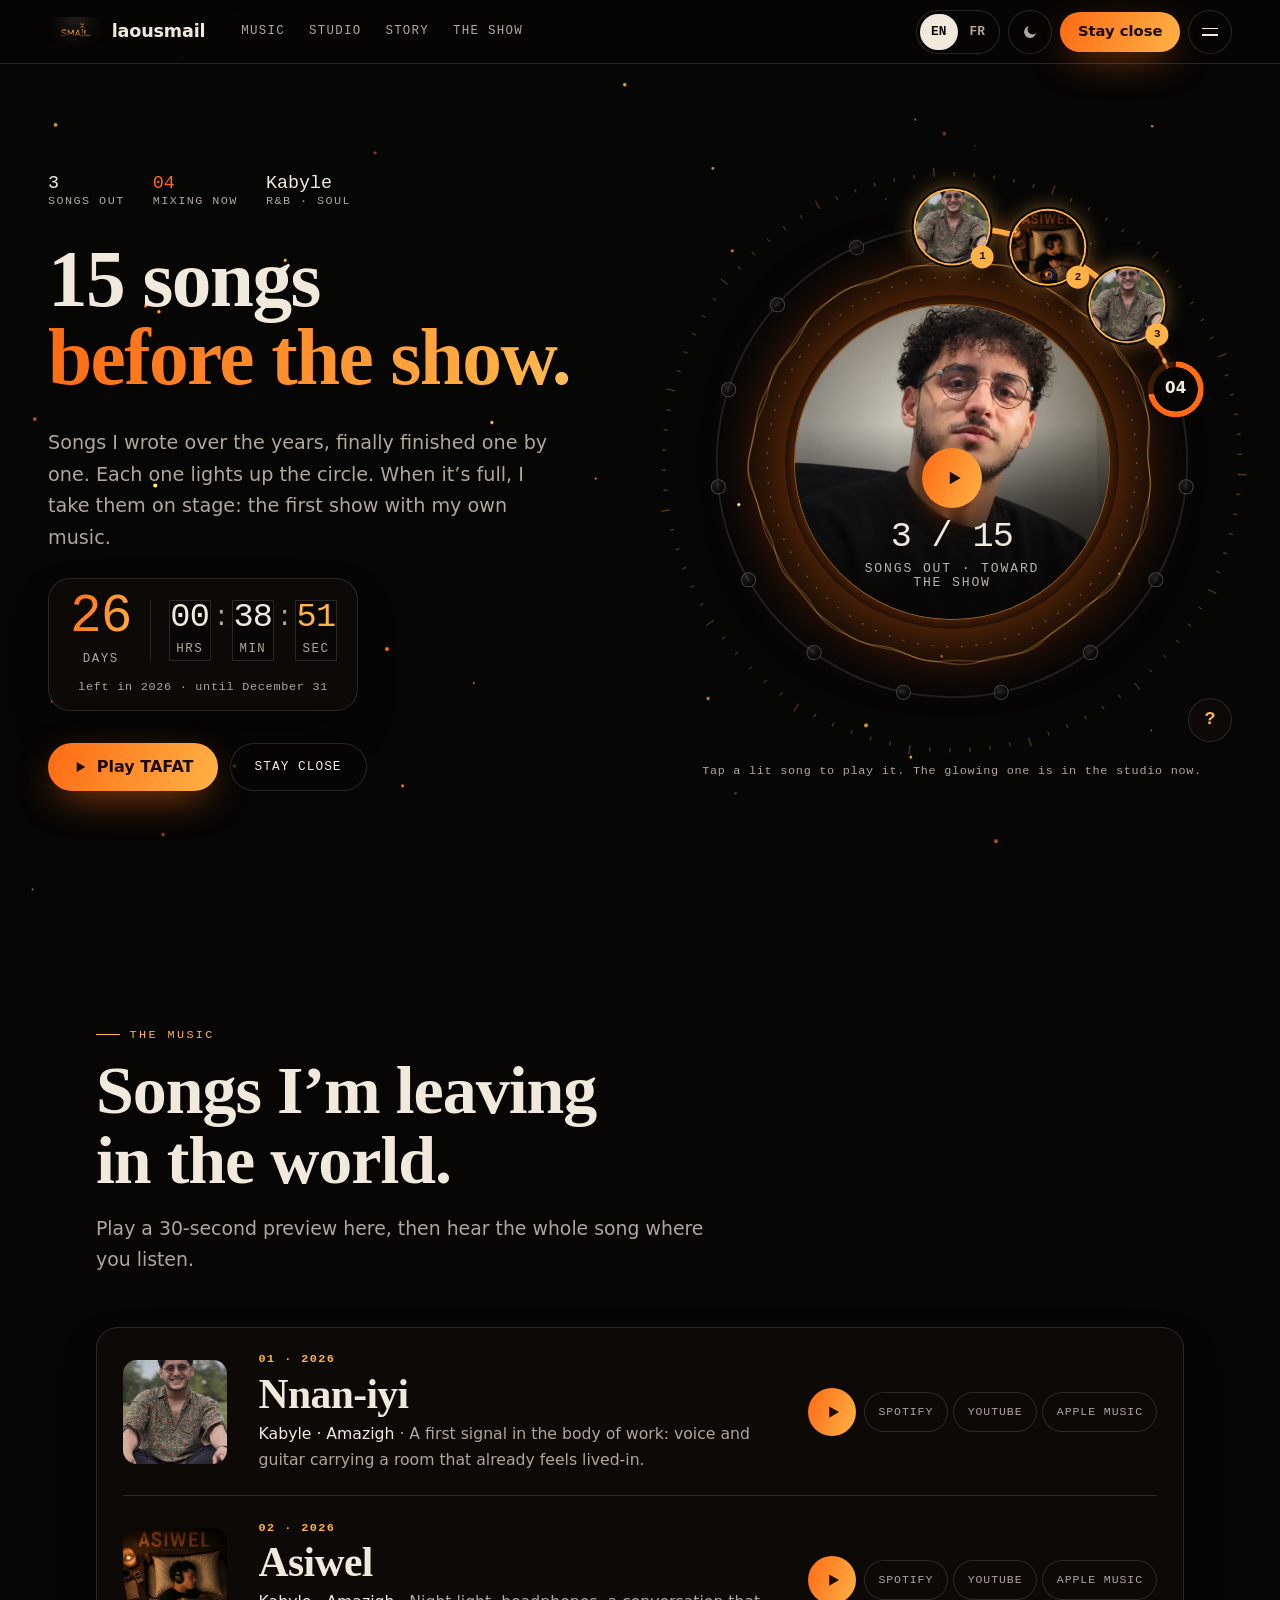
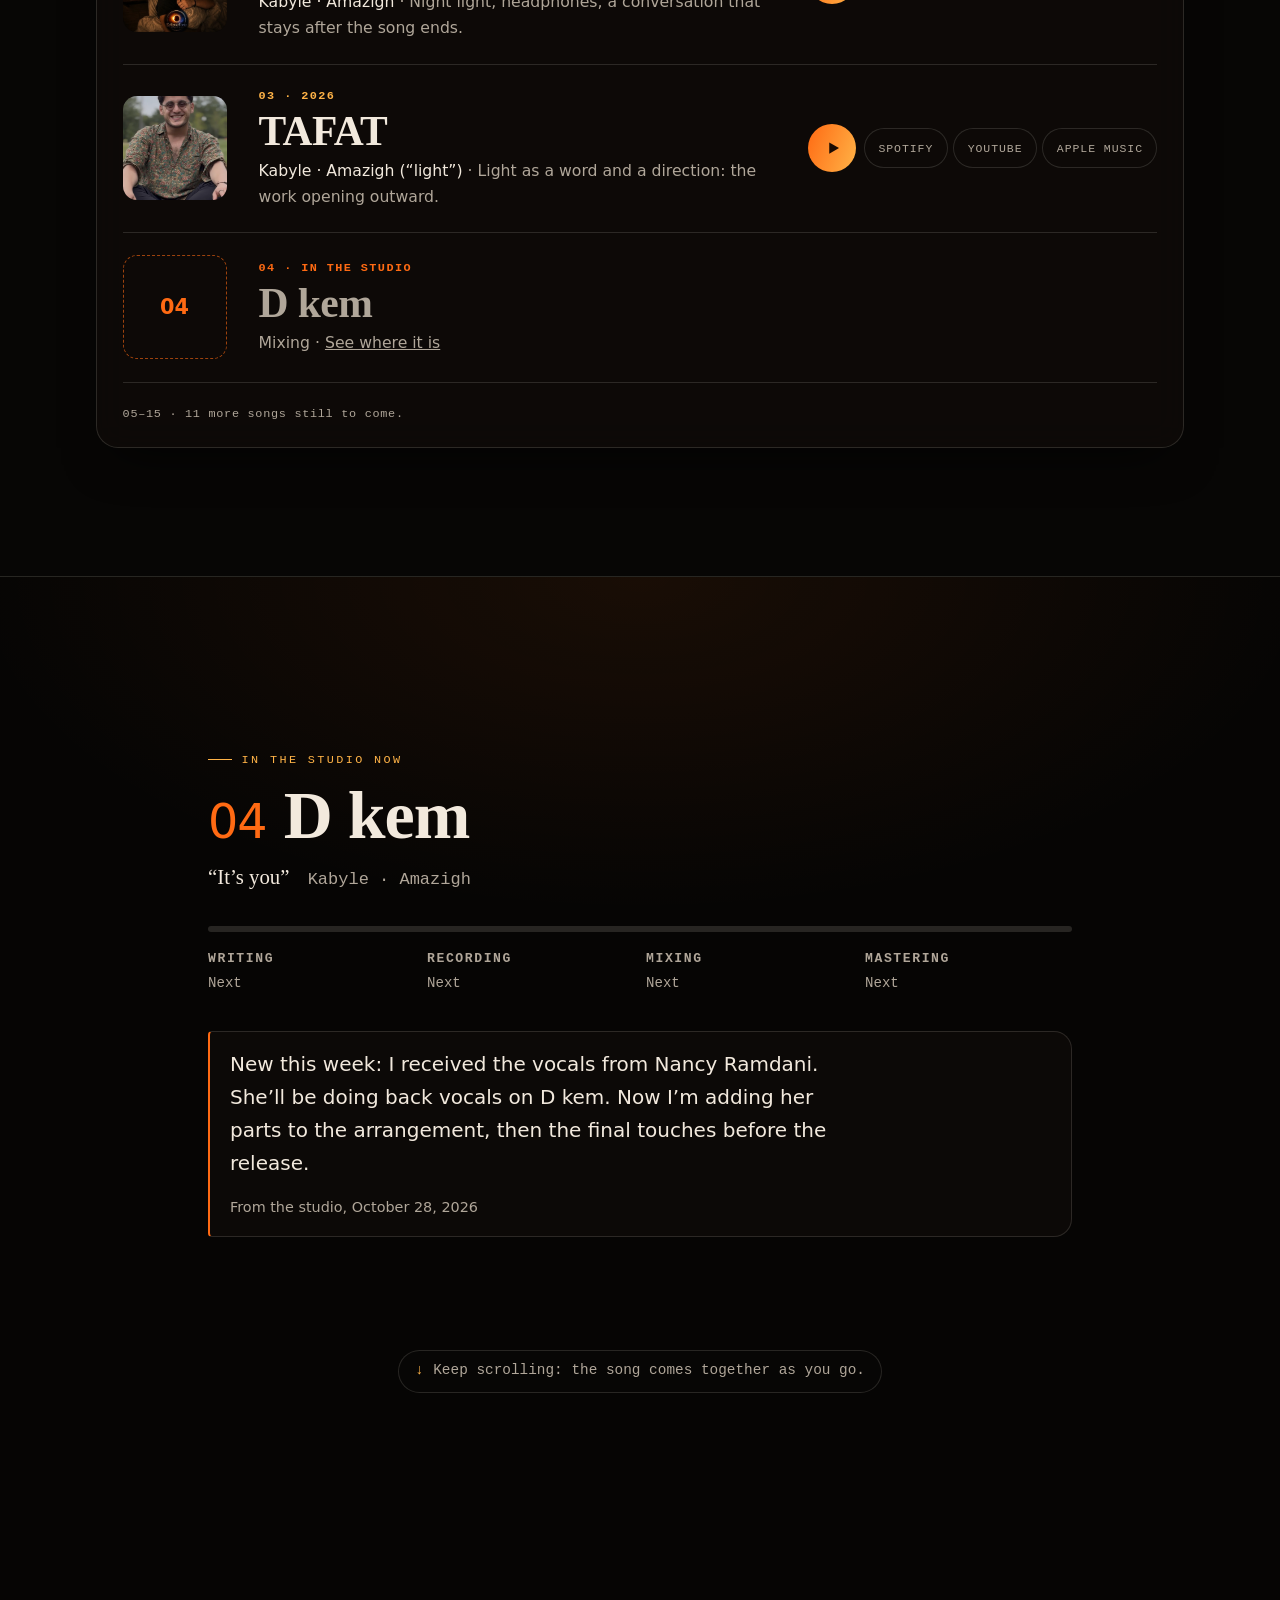
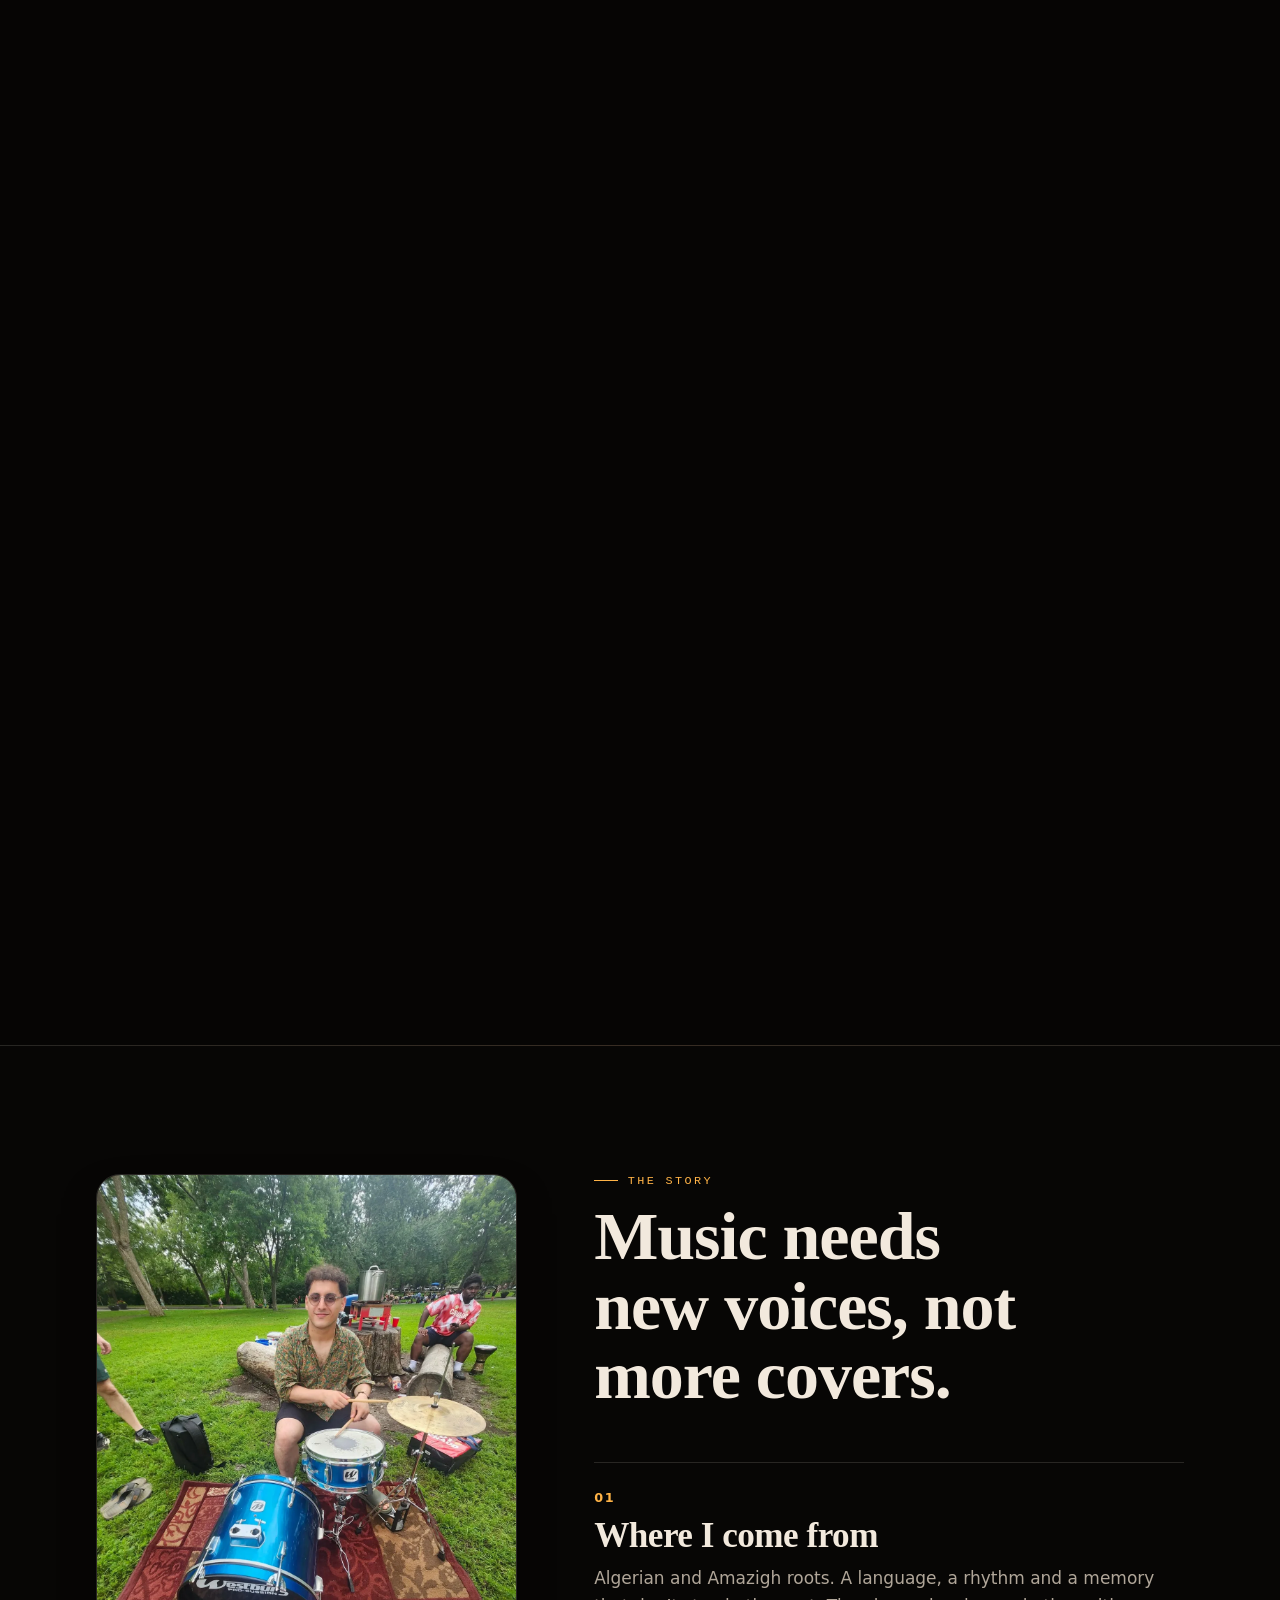
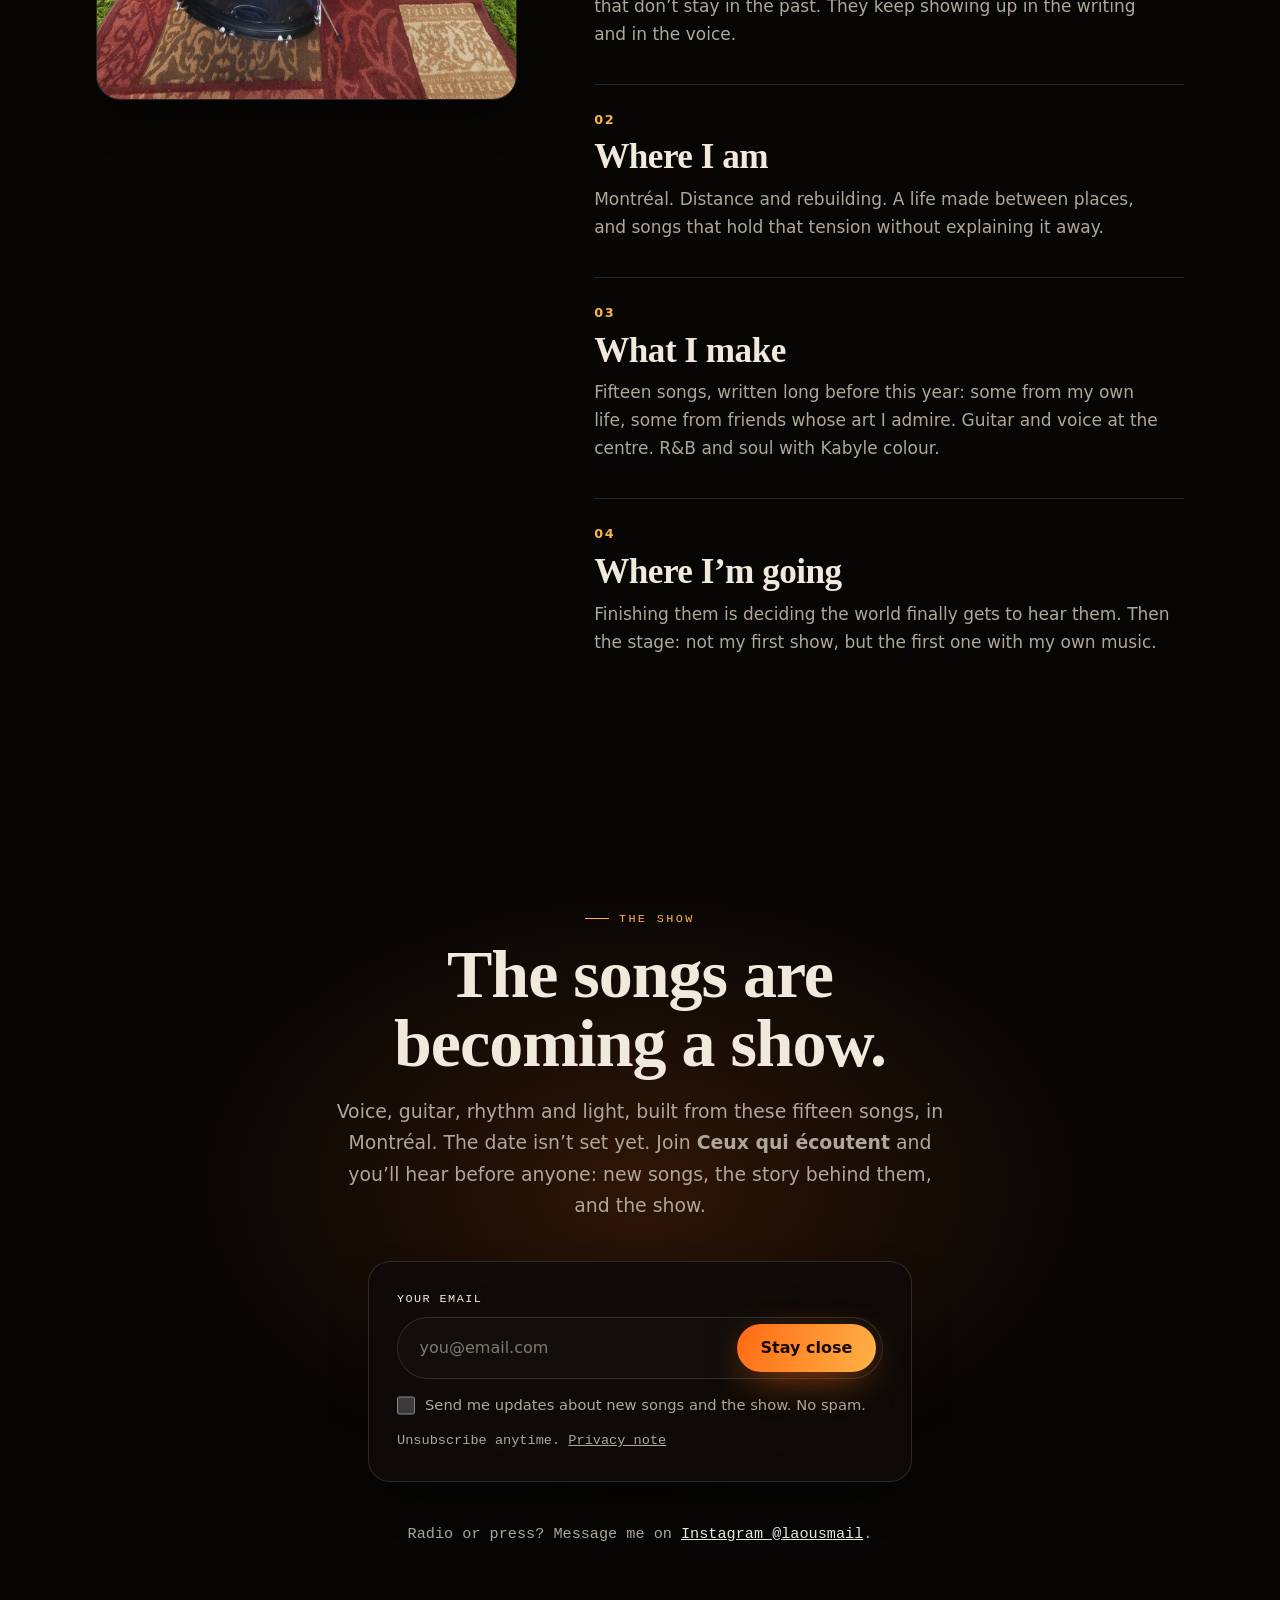
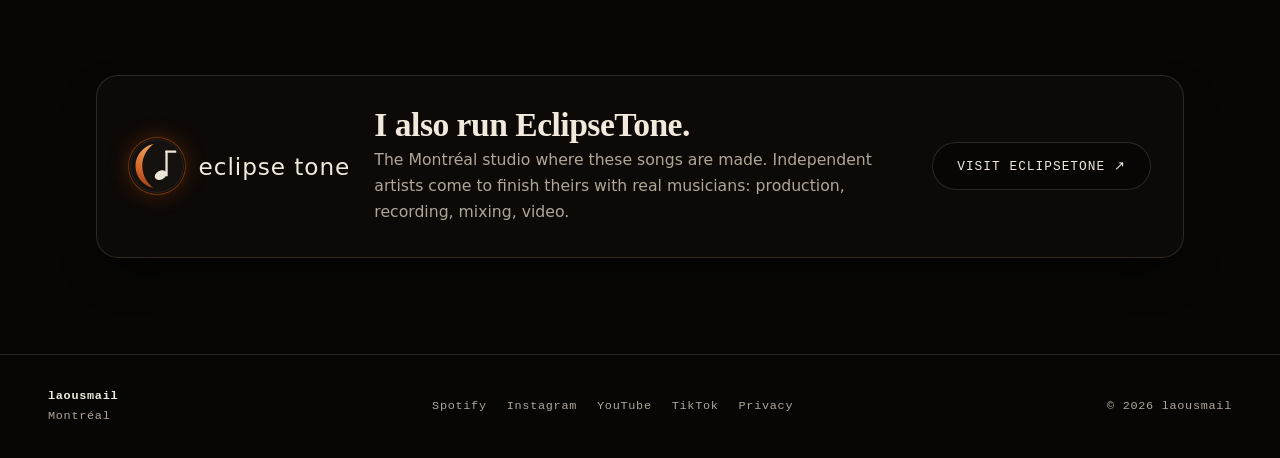
==== commit 0a7616b5: "Anonymous visit counts with Umami, and a content security policy stats.js is served from the site it" ====
--- a/index.html
+++ b/index.html
@@ -2,6 +2,7 @@
 <html lang="en">
 <head>
 <meta charset="UTF-8" />
+<meta http-equiv="Content-Security-Policy" content="default-src 'self'; script-src 'self' 'unsafe-inline' https://*.mailerlite.com https://mailerlite.com; style-src 'self' 'unsafe-inline' https://fonts.googleapis.com https://*.mailerlite.com https://mailerlite.com; font-src 'self' data: https://fonts.gstatic.com https://*.mailerlite.com https://mailerlite.com; img-src 'self' data: blob: https://*.spotifycdn.com https://i.scdn.co https://*.mailerlite.com https://mailerlite.com; media-src 'self' blob: https://p.scdn.co; connect-src 'self' https://cloud.umami.is https://*.mailerlite.com https://mailerlite.com; frame-src https://*.mailerlite.com https://mailerlite.com; form-action 'self' https://*.mailerlite.com https://mailerlite.com; object-src 'none'; base-uri 'self'" />
 <script>(function(){try{var t=localStorage.getItem("laousmail-theme");if(t!=="light"&&t!=="dark")t="dark";document.documentElement.setAttribute("data-theme",t)}catch(e){document.documentElement.setAttribute("data-theme","dark")}document.documentElement.classList.add("js")})();
 /* Always open on the landing view: no jump to a #section, no restored scroll position */
 (function(){try{if("scrollRestoration" in history)history.scrollRestoration="manual";if(location.hash)history.replaceState(null,"",location.pathname+location.search)}catch(e){}})();</script>
@@ -166,8 +167,8 @@
       <svg class="mode-moon" viewBox="0 0 24 24" width="16" height="16" fill="currentColor" aria-hidden="true"><path d="M21 13.5A9 9 0 1 1 10.5 3a7 7 0 0 0 10.5 10.5z"/></svg>
       <svg class="mode-sun" viewBox="0 0 24 24" width="16" height="16" fill="none" stroke="currentColor" stroke-width="1.8" aria-hidden="true"><circle cx="12" cy="12" r="3.4"/><path stroke-linecap="round" d="M12 2.8v2.2M12 19v2.2M2.8 12h2.2M19 12h2.2M5.2 5.2l1.6 1.6M17.2 17.2l1.6 1.6M5.2 18.8l1.6-1.6M17.2 6.8l1.6-1.6"/></svg>
     </button>
-    <a class="pill" href="#show"><span data-lang="en">Stay close</span><span data-lang="fr">Reste proche</span></a>
-    <button class="nav-open" type="button" data-nav-open aria-expanded="false" aria-controls="site-menu">
+    <a class="pill" href="#show" data-umami-event="Stay close button" data-umami-event-place="top bar"><span data-lang="en">Stay close</span><span data-lang="fr">Reste proche</span></a>
+    <button class="nav-open" type="button" data-nav-open data-umami-event="Open menu" aria-expanded="false" aria-controls="site-menu">
       <span class="nav-open-lines" aria-hidden="true"><i></i><i></i></span>
       <span class="visually-hidden"><span data-lang="en">Menu</span><span data-lang="fr">Menu</span></span>
     </button>
@@ -180,13 +181,13 @@
     <a href="#studio" data-menu-link><span data-lang="en">Studio</span><span data-lang="fr">Studio</span></a>
     <a href="#story" data-menu-link><span data-lang="en">Story</span><span data-lang="fr">Histoire</span></a>
     <a href="#show" data-menu-link><span data-lang="en">The show</span><span data-lang="fr">Le spectacle</span></a>
-    <a href="play/"><span data-lang="en">Play the orbit</span><span data-lang="fr">Jouer l’orbite</span></a>
+    <a href="play/" data-umami-event="Open ORBIT"><span data-lang="en">Play the orbit</span><span data-lang="fr">Jouer l’orbite</span></a>
   </nav>
   <div class="menu-foot">
     <button class="btn ghost" type="button" data-theme-toggle>
       <span data-lang="en">Light / dark</span><span data-lang="fr">Clair / sombre</span>
     </button>
-    <a class="btn" href="#show" data-menu-link><span data-lang="en">Stay close</span><span data-lang="fr">Reste proche</span></a>
+    <a class="btn" href="#show" data-menu-link data-umami-event="Stay close button" data-umami-event-place="menu"><span data-lang="en">Stay close</span><span data-lang="fr">Reste proche</span></a>
   </div>
 </div>
 
@@ -228,11 +229,11 @@
       </div>
 
       <div class="cta-row hero-in" style="--d:5">
-        <button class="btn" type="button" data-play-latest>
+        <button class="btn" type="button" data-play-latest data-umami-event="Play latest button">
           <svg viewBox="0 0 24 24" width="16" height="16" fill="currentColor" aria-hidden="true"><path d="M7 4.5v15l13-7.5z"/></svg>
           <span data-play-latest-label>Play TAFAT</span>
         </button>
-        <a class="btn ghost" href="#show"><span data-lang="en">Stay close</span><span data-lang="fr">Reste proche</span></a>
+        <a class="btn ghost" href="#show" data-umami-event="Stay close button" data-umami-event-place="hero"><span data-lang="en">Stay close</span><span data-lang="fr">Reste proche</span></a>
       </div>
     </div>
 
@@ -276,7 +277,7 @@
         </div>
 
         <!-- How it works: only opens when asked -->
-        <button type="button" class="guide-replay" data-guide-replay aria-label="How it works" title="How it works">
+        <button type="button" class="guide-replay" data-guide-replay data-umami-event="Open guide" aria-label="How it works" title="How it works">
           <span aria-hidden="true">?</span>
         </button>
       </div>
@@ -527,6 +528,7 @@
 <script src="releases.js"></script>
 <script src="artist.js" defer></script>
 <script src="field.js" defer></script>
+<script src="stats.js" defer></script>
 <!-- MailerLite Universal -->
 <script>
 (function(w,d,e,u,f,l,n){w[f]=w[f]||function(){(w[f].q=w[f].q||[]).push(arguments);};l=d.createElement(e);l.async=1;l.src=u;n=d.getElementsByTagName(e)[0];n.parentNode.insertBefore(l,n);})
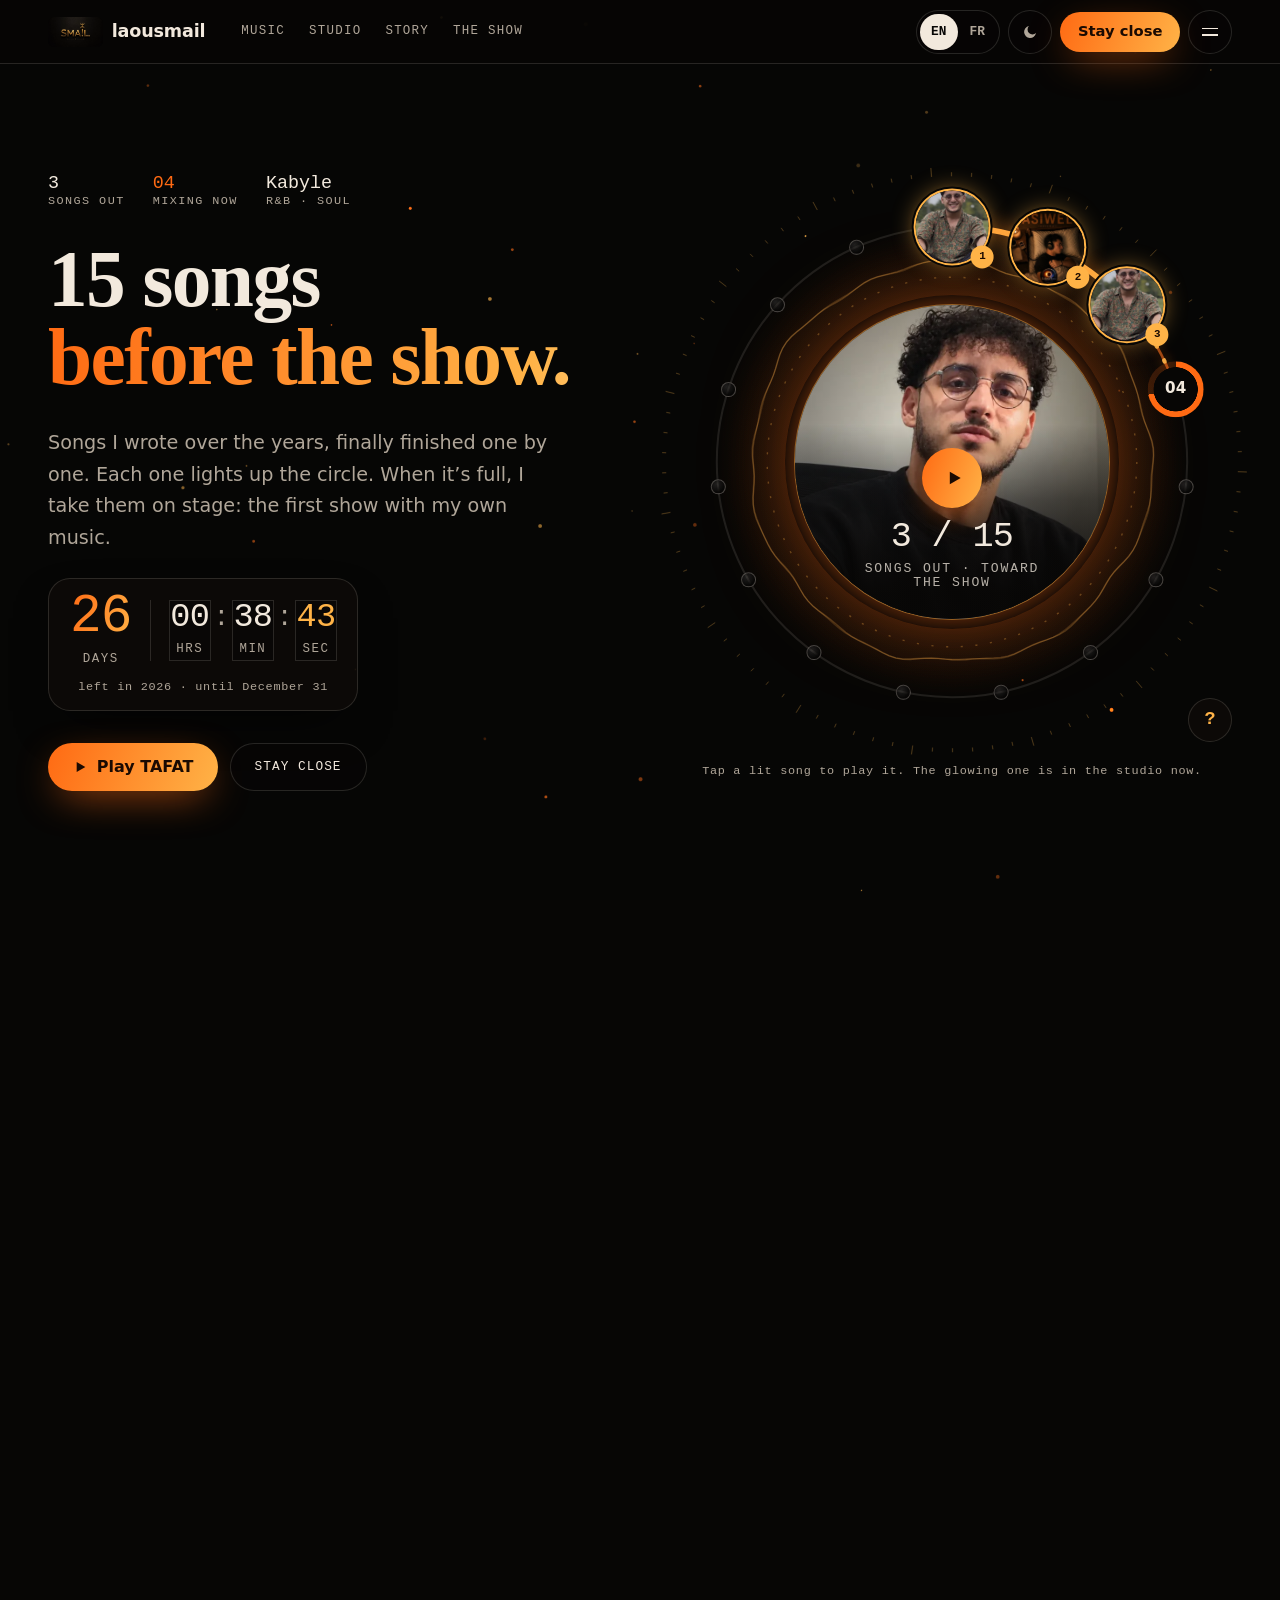
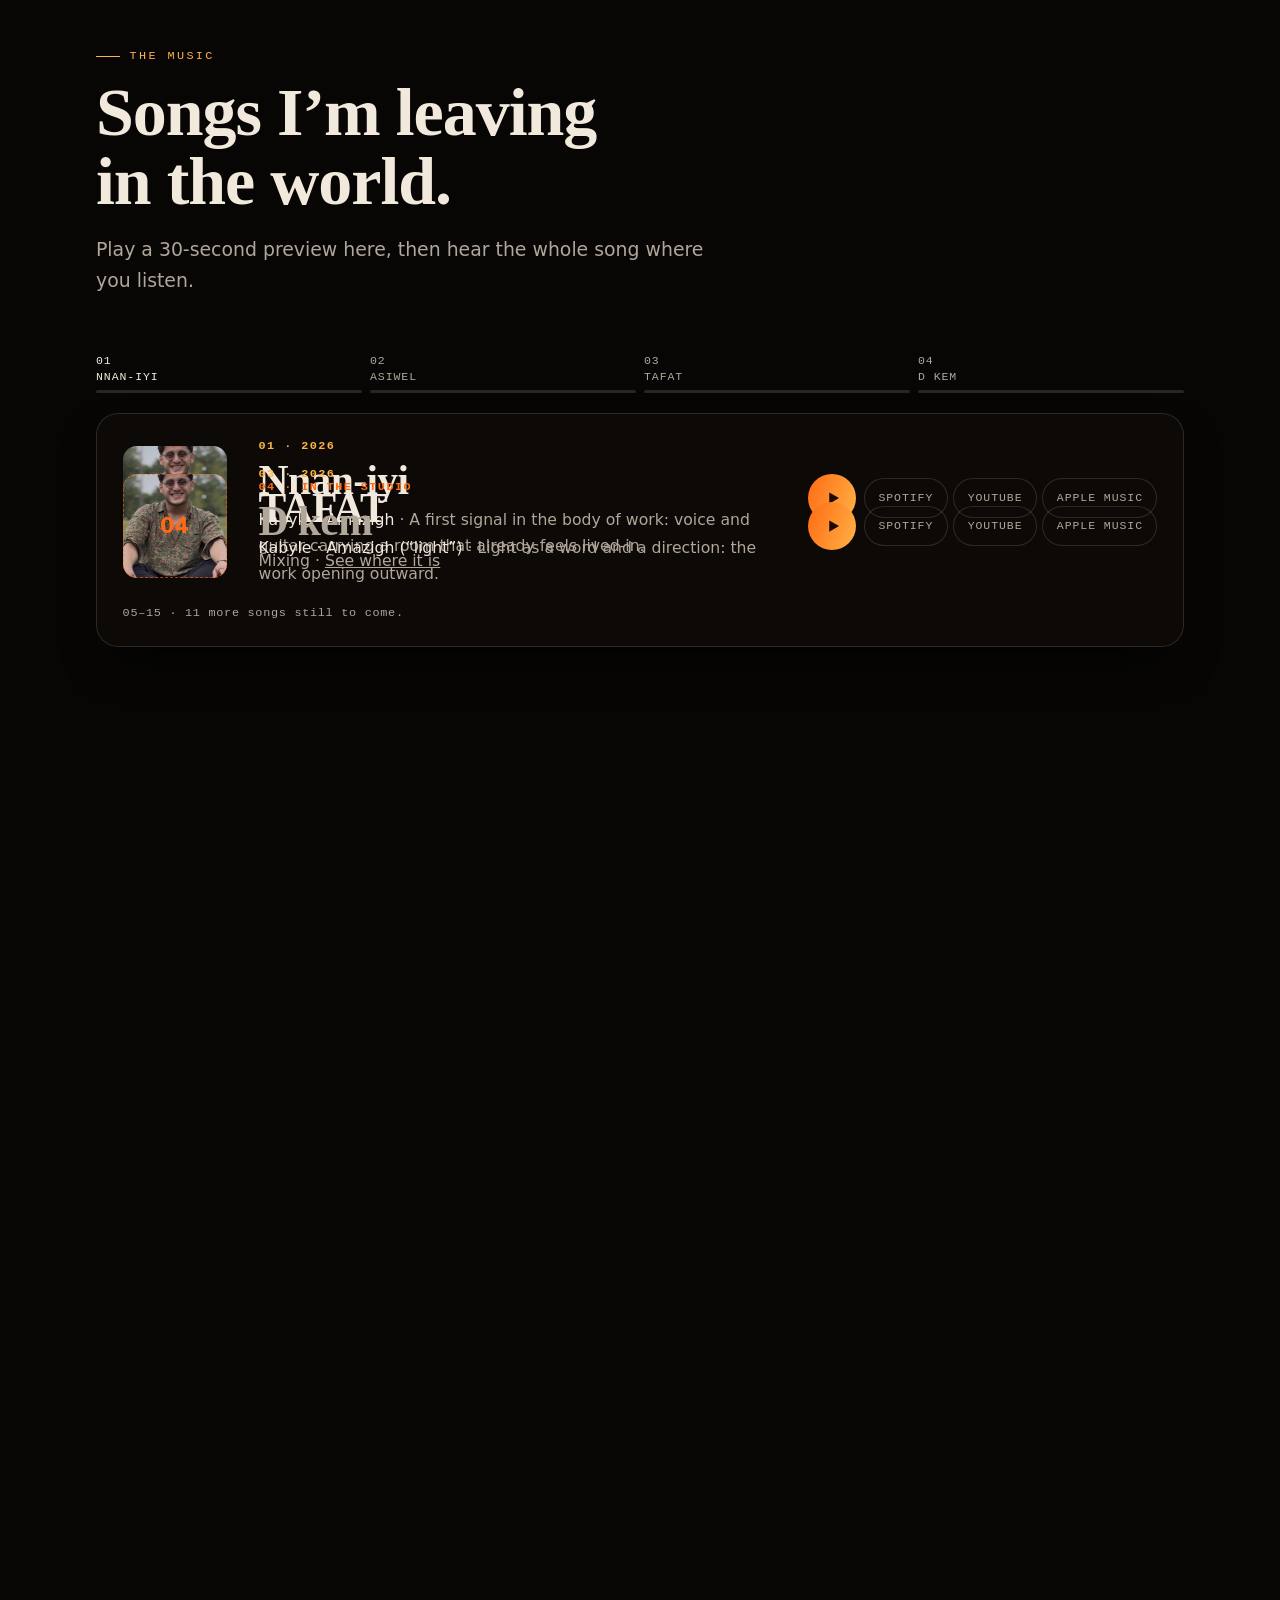
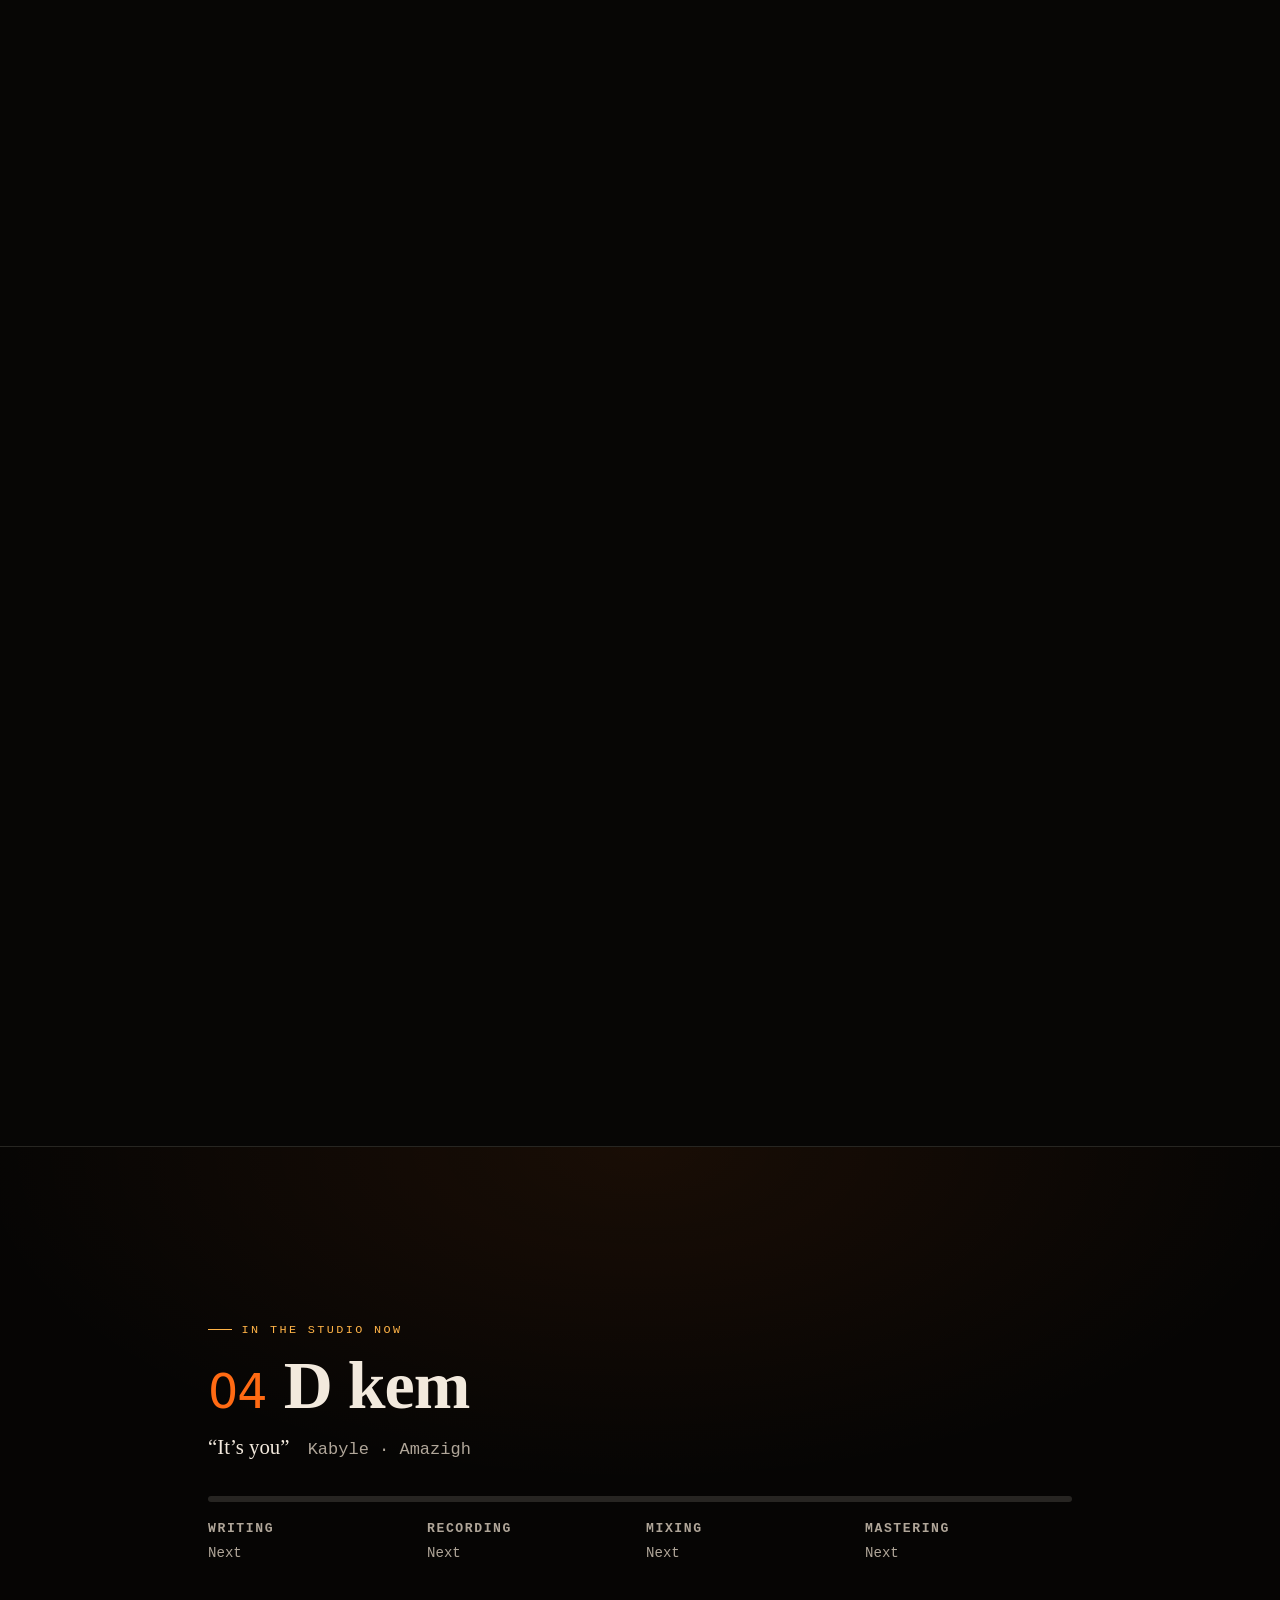
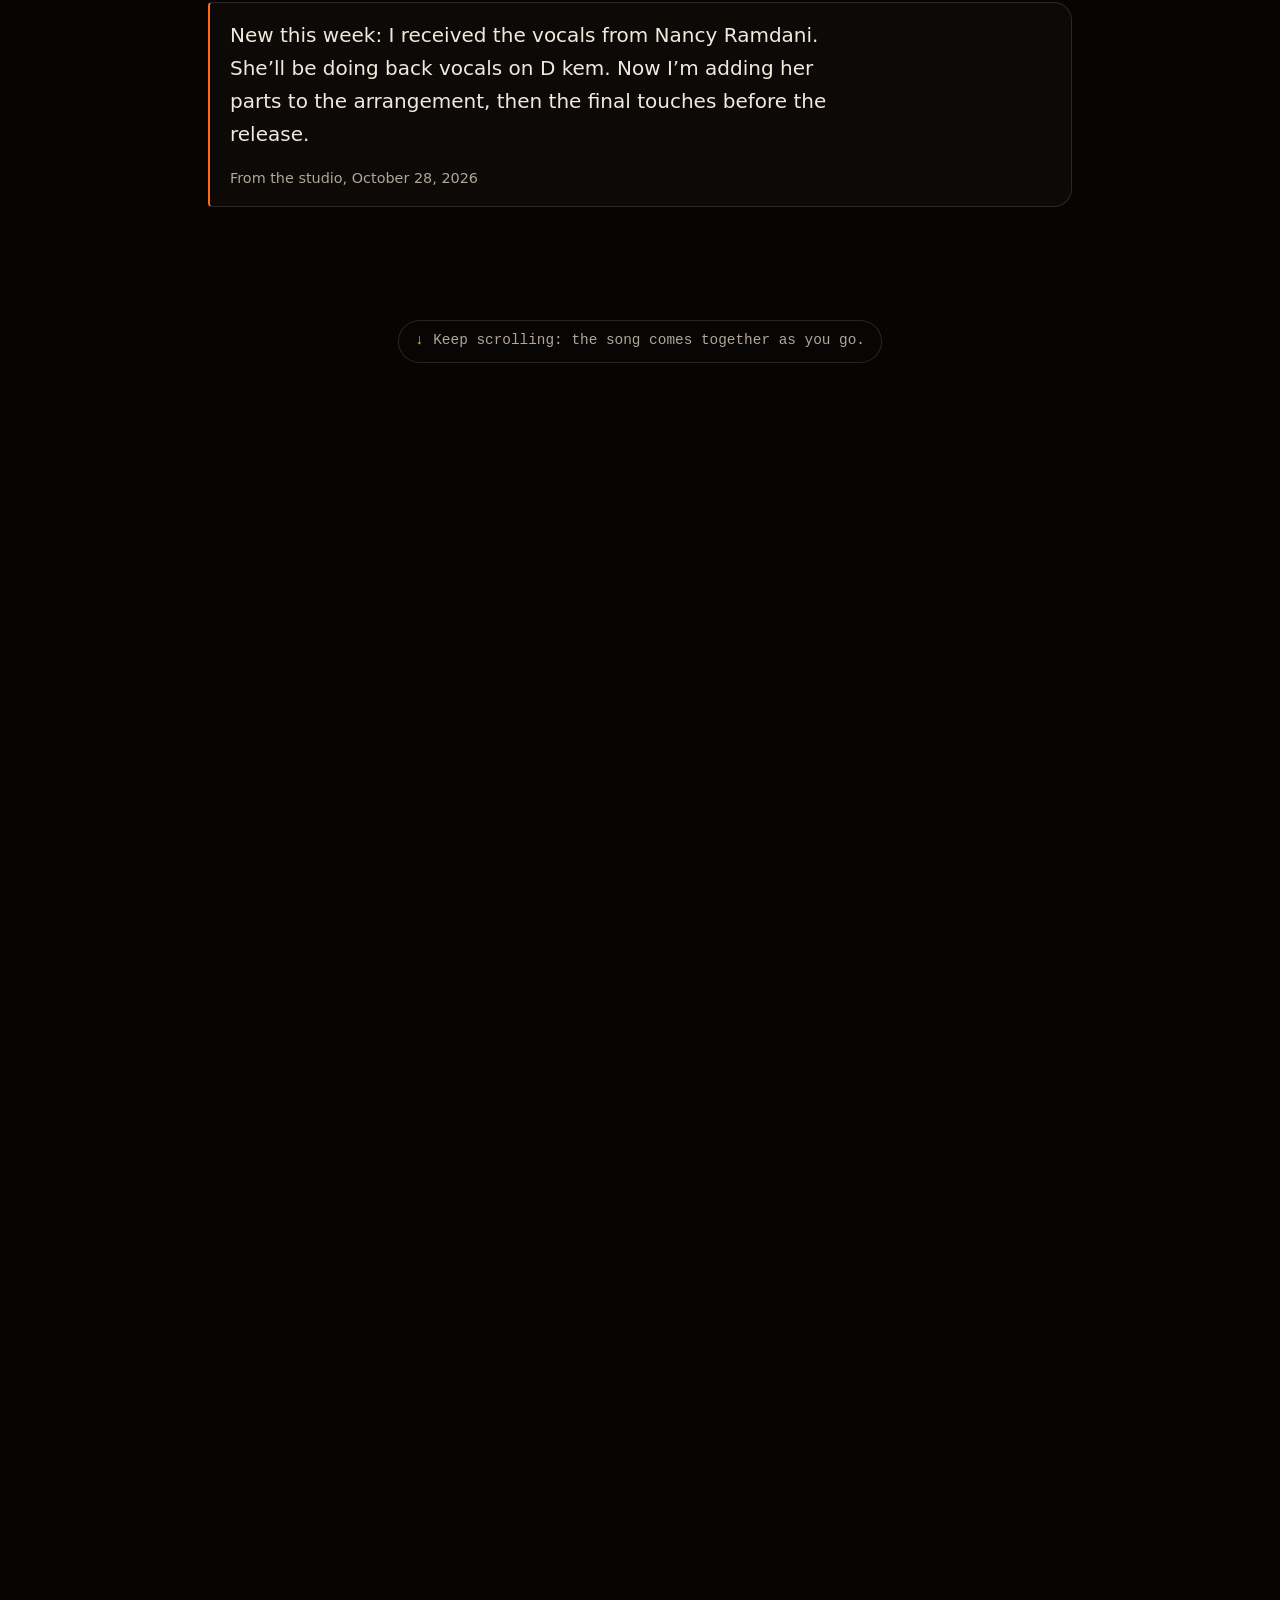
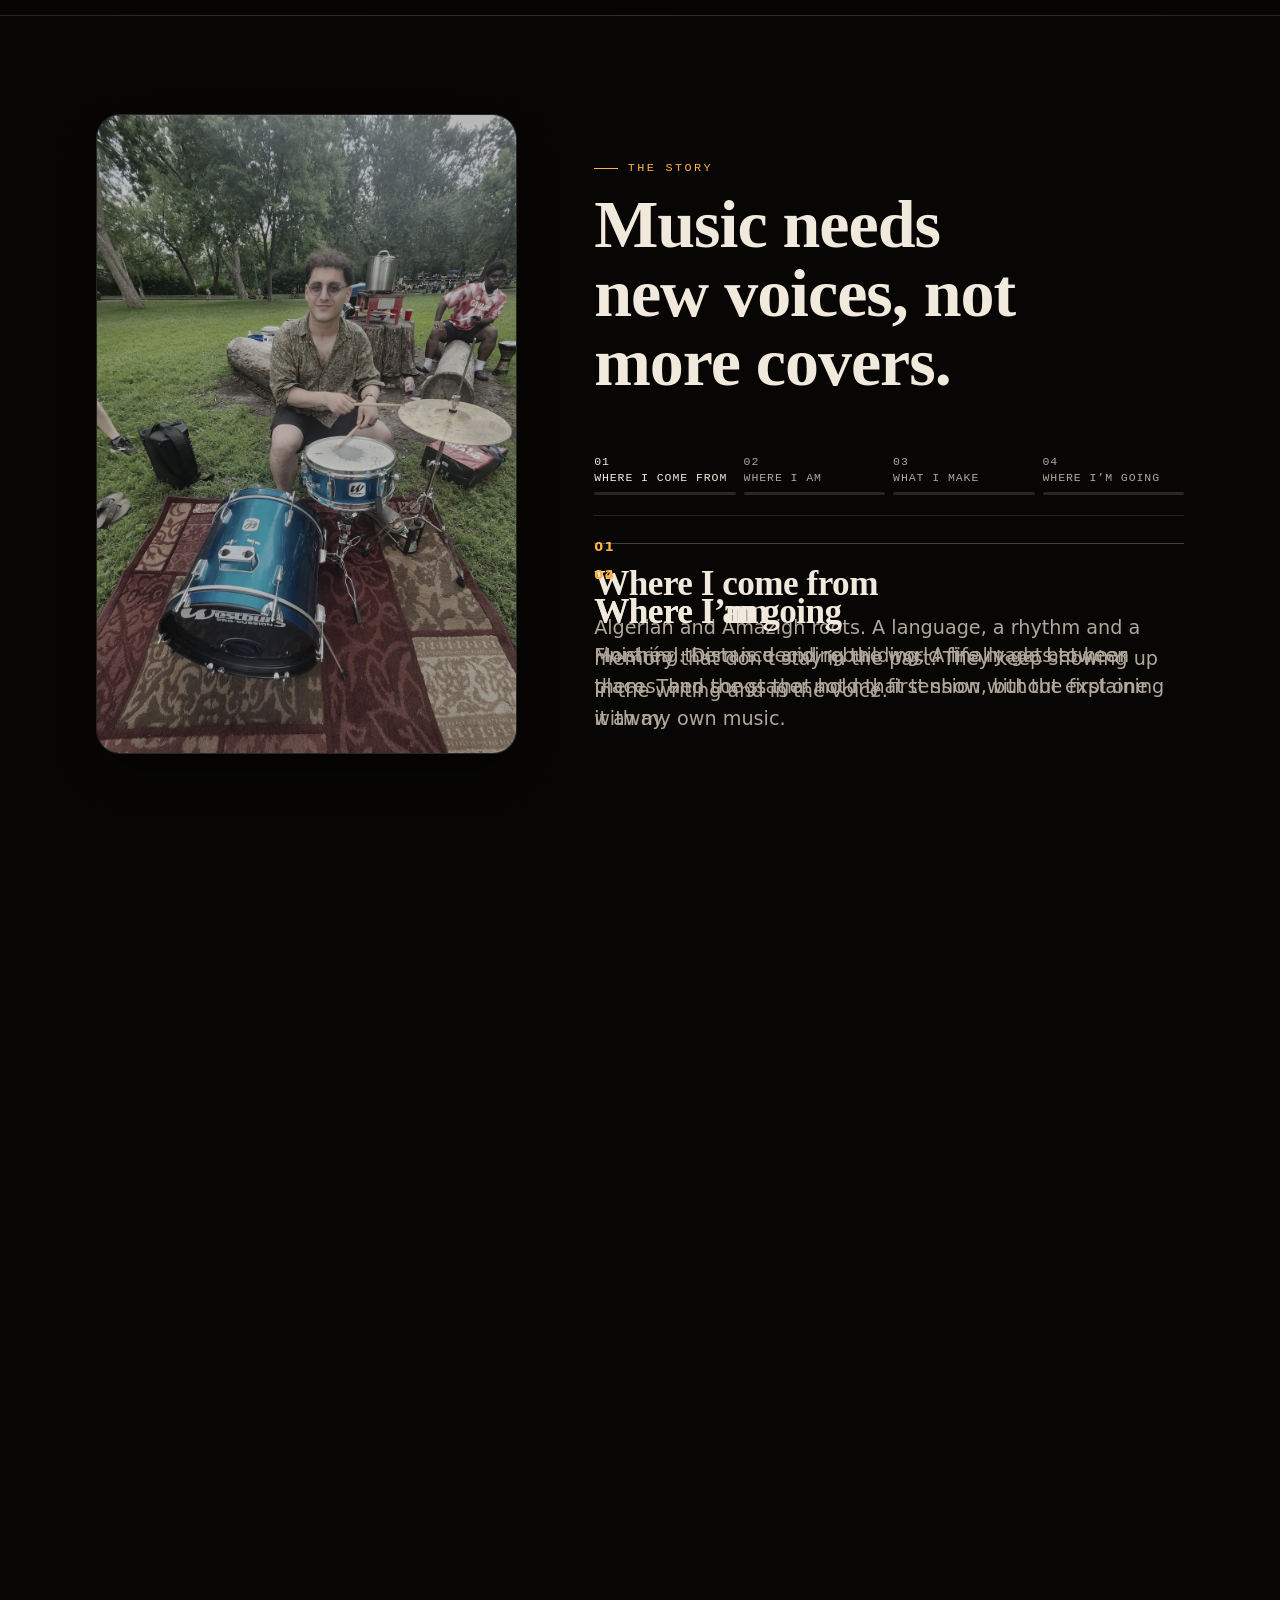
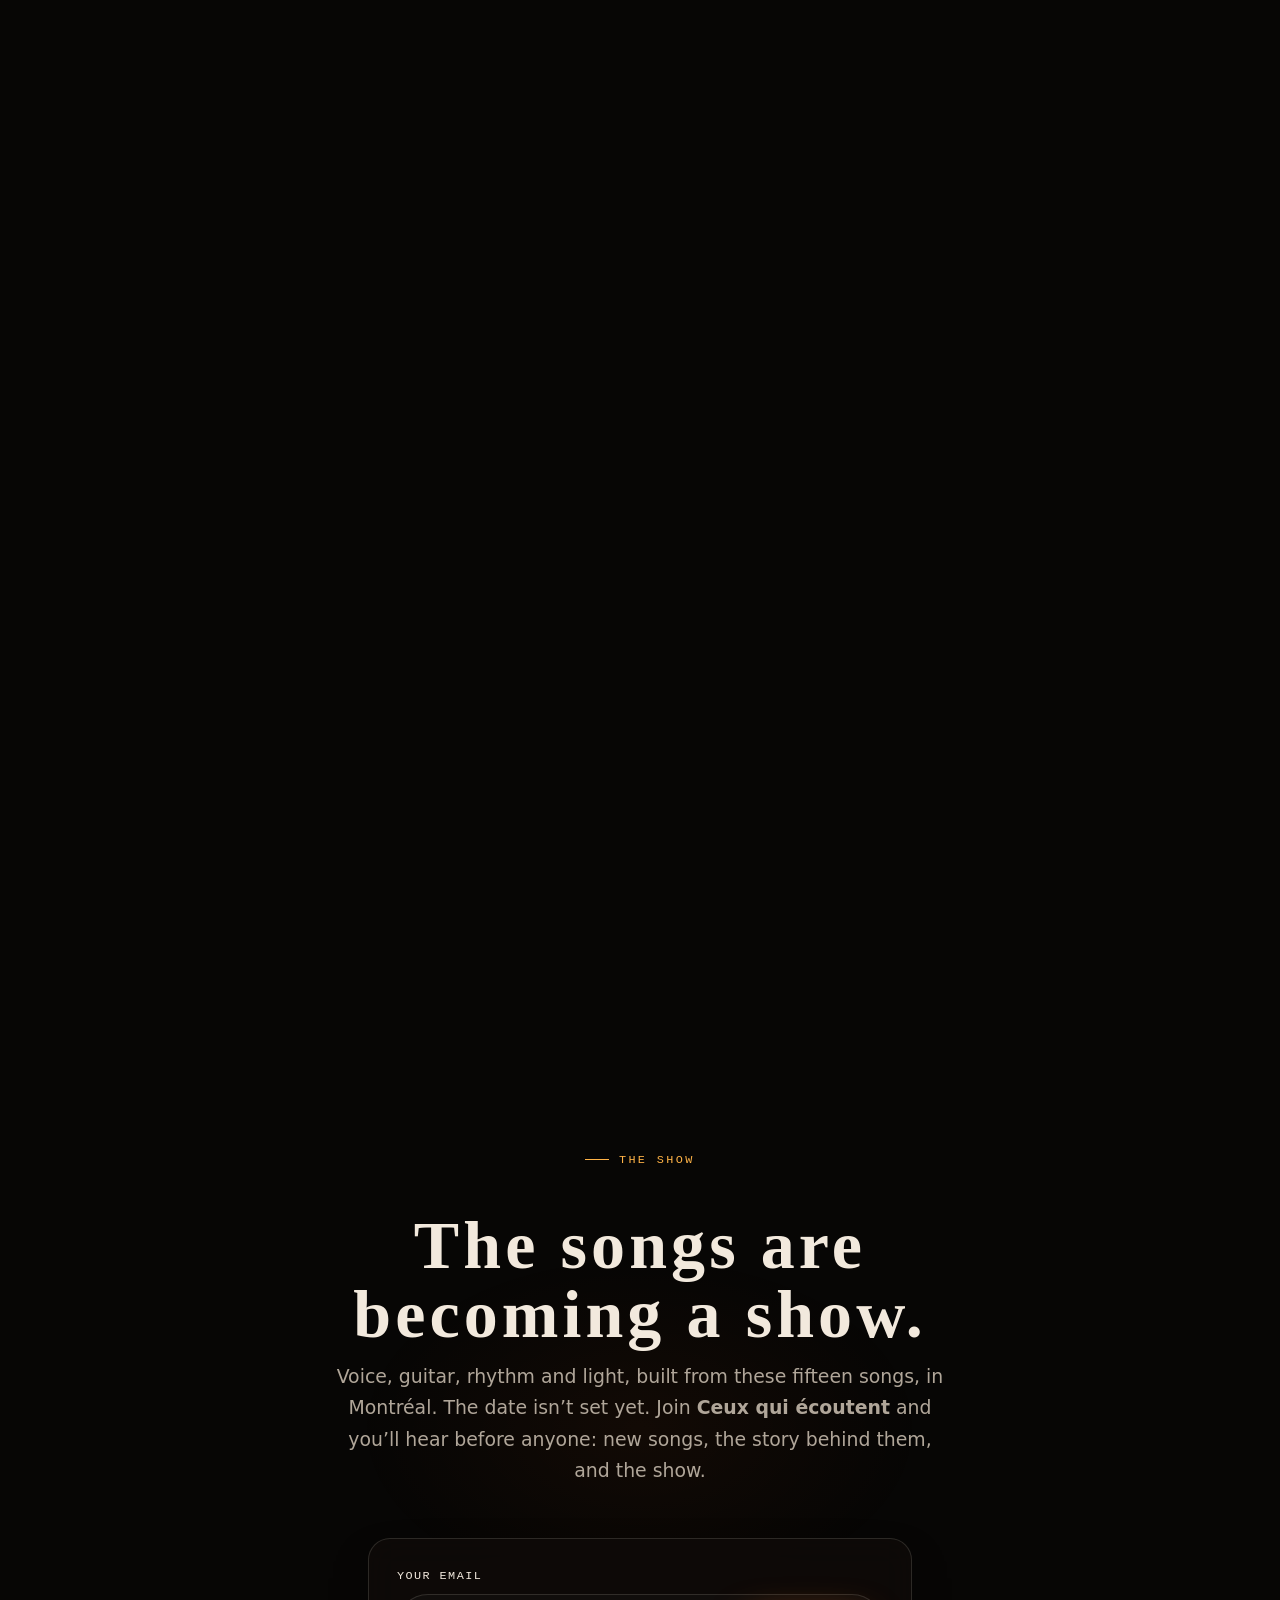
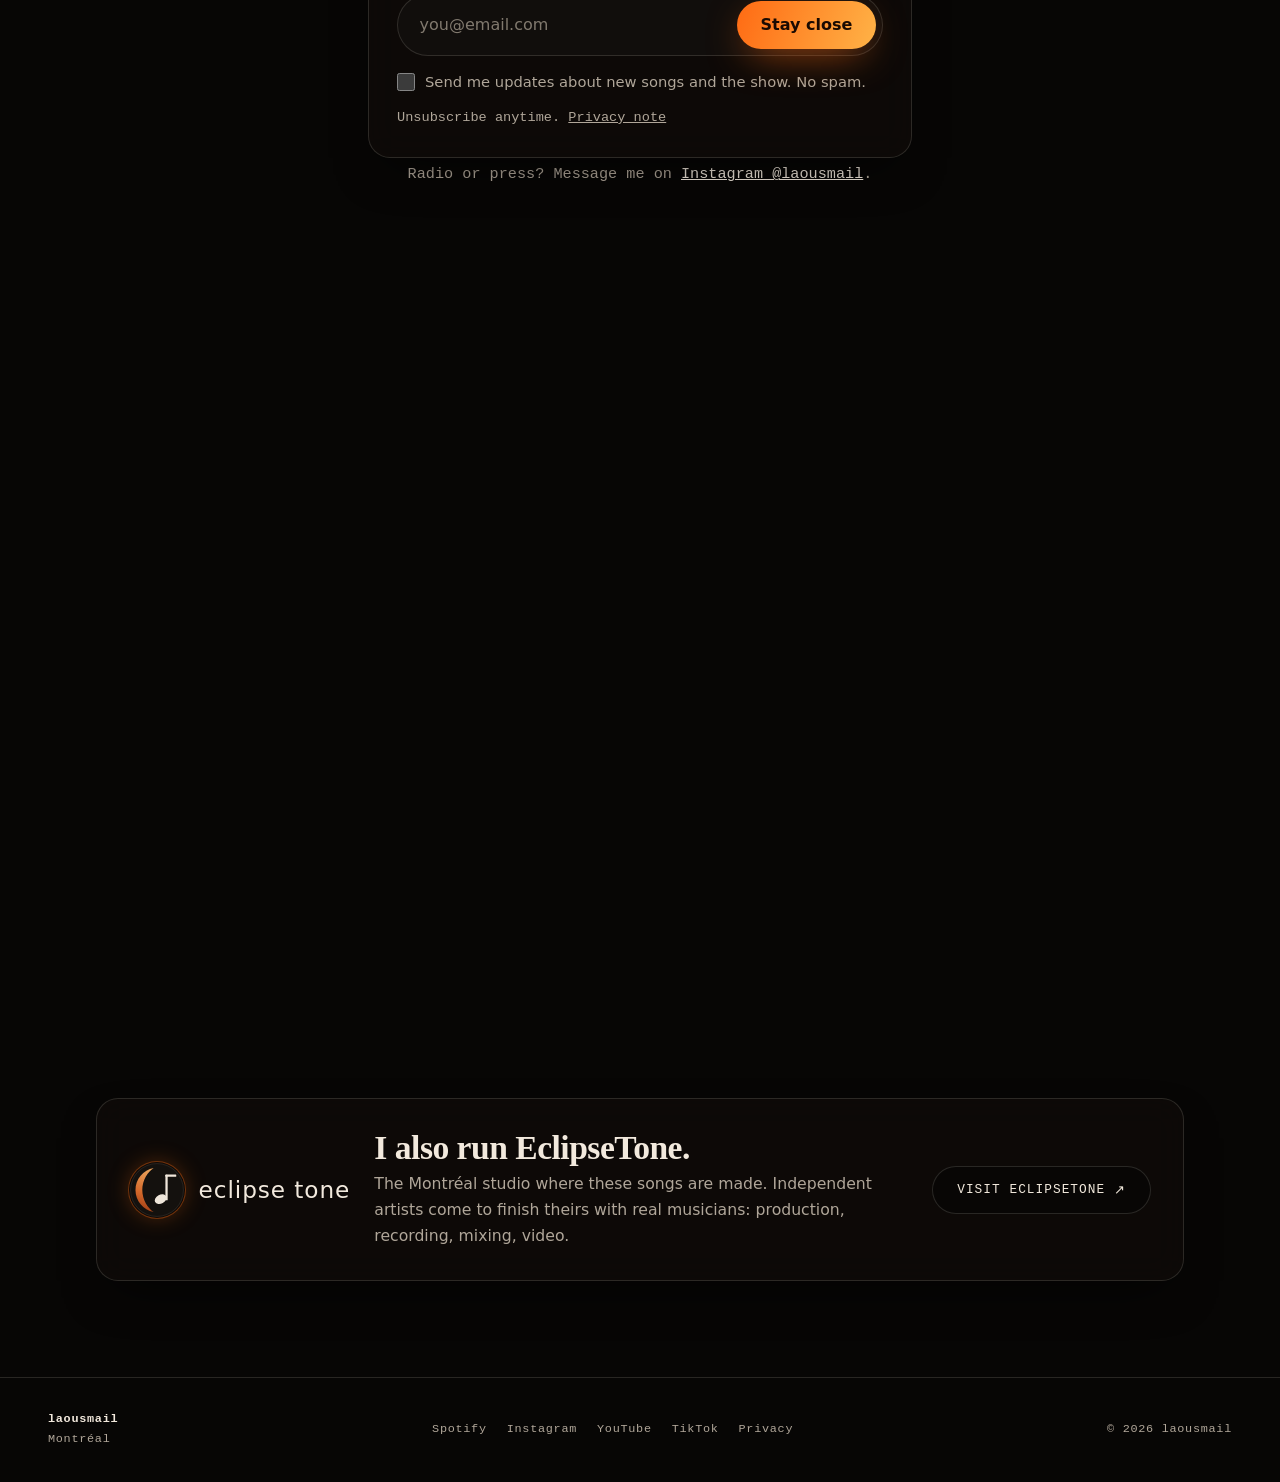
==== commit 42fac921: "Scroll scenes across the landing page Like In the studio now, each part of the page holds still whil" ====
--- a/index.html
+++ b/index.html
@@ -193,6 +193,7 @@
 
 <main id="top">
   <!-- HERO: the orbit is the centrepiece and the player -->
+  <div class="scene" data-scene="hero">
   <section class="hero" aria-labelledby="hero-title">
     <div class="hero-corona" aria-hidden="true"></div>
 
@@ -287,8 +288,10 @@
       </figcaption>
     </figure>
   </section>
+  </div>
 
   <!-- MUSIC -->
+  <div class="scene" data-scene="music">
   <section class="sec music" id="music" aria-labelledby="music-title">
     <header class="sec-head reveal">
       <p class="eyebrow"><span data-lang="en">The music</span><span data-lang="fr">La musique</span></p>
@@ -300,6 +303,7 @@
     </header>
     <ol class="tracks reveal" data-tracks></ol>
   </section>
+  </div>
 
   <!-- STUDIO: pinned scroll scene -->
   <section class="studio" id="studio" data-studio aria-labelledby="studio-title">
@@ -336,6 +340,7 @@
   </section>
 
   <!-- STORY -->
+  <div class="scene" data-scene="story">
   <section class="sec story" id="story" aria-labelledby="story-title">
     <div class="story-photo reveal">
       <img src="media/drums-park.webp" alt="laousmail playing drums on a rug in a Montréal park, friends around" width="1200" height="1600" loading="lazy" decoding="async" />
@@ -377,8 +382,10 @@
       </ol>
     </div>
   </section>
+  </div>
 
   <!-- THE SHOW + STAY CLOSE -->
+  <div class="scene" data-scene="show">
   <section class="sec show" id="show" aria-labelledby="show-title">
     <div class="show-glow" aria-hidden="true"></div>
     <div class="show-inner">
@@ -429,6 +436,7 @@
       </p>
     </div>
   </section>
+  </div>
 
   <!-- ECLIPSETONE: one compact band -->
   <section class="eclipse-band" aria-labelledby="eclipse-title">
@@ -527,6 +535,7 @@
 <script src="config.js"></script>
 <script src="releases.js"></script>
 <script src="artist.js" defer></script>
+<script src="scenes.js" defer></script>
 <script src="field.js" defer></script>
 <script src="stats.js" defer></script>
 <!-- MailerLite Universal -->
--- a/site.css
+++ b/site.css
@@ -2380,3 +2380,215 @@
 dfn {
   font-style: normal;
 }
+
+/* ——— Scroll scenes (scenes.js): each part of the landing page holds still
+   while the scroll plays it, like "In the studio now". --p runs 0 → 1. ——— */
+.scene {
+  position: relative;
+}
+
+.scene-rail {
+  display: none;
+}
+
+.scene.is-pinned > section {
+  position: sticky;
+  top: var(--nav-h);
+}
+
+/* Hero: the words step back, the orbit glides to the middle */
+.scene[data-scene="hero"].is-pinned .hero-copy {
+  visibility: var(--copy-vis, visible);
+  opacity: calc(1 - var(--p) * 2.6);
+  translate: 0 calc(var(--p) * -70px);
+}
+
+.scene[data-scene="hero"].is-pinned .orbit {
+  translate: calc(var(--q, 0) * var(--shift, 0px)) 0;
+  scale: calc(1 + var(--q, 0) * 0.1);
+}
+
+/* Music and story: one stop at a time, with a rail */
+.scene.is-pinned :is(.music, .story) {
+  display: grid;
+  align-content: center;
+  min-height: calc(100svh - var(--nav-h) - var(--player-room, 0px));
+  padding-block: 1.5rem;
+}
+
+.scene.is-pinned .scene-rail {
+  display: grid;
+  grid-auto-flow: column;
+  grid-auto-columns: minmax(0, 1fr);
+  gap: 0.5rem;
+  margin: 0 0 1.25rem;
+  padding: 0;
+  list-style: none;
+}
+
+.scene-rail button {
+  display: grid;
+  gap: 0.2rem;
+  width: 100%;
+  min-height: 2.75rem;
+  padding: 0.35rem 0 0;
+  border: 0;
+  background: none;
+  color: var(--mute);
+  font: 500 0.72rem var(--mono, monospace);
+  letter-spacing: 0.08em;
+  text-align: left;
+  text-transform: uppercase;
+  cursor: pointer;
+  transition: color 0.3s;
+}
+
+.scene-rail b {
+  font-weight: 500;
+  color: inherit;
+}
+
+.scene-rail span {
+  overflow: hidden;
+  text-overflow: ellipsis;
+  white-space: nowrap;
+}
+
+.scene-rail i {
+  display: block;
+  height: 3px;
+  margin-top: 0.25rem;
+  border-radius: 99px;
+  background: linear-gradient(90deg, var(--hot), var(--gold)) 0 0 / calc(var(--fill, 0) * 1%) 100% no-repeat, var(--line);
+}
+
+.scene-rail button:hover,
+.scene-rail .is-now {
+  color: var(--ink);
+}
+
+.scene-rail .is-past {
+  color: var(--gold);
+}
+
+.scene.is-pinned :is(.tracks, .beats) {
+  display: grid;
+}
+
+.scene.is-pinned :is(.tracks > .track, .beats > li) {
+  grid-area: 1 / 1;
+  border-bottom: 0;
+  opacity: 0;
+  visibility: hidden;
+  translate: 0 28px;
+  animation: none;
+  transition: opacity 0.45s var(--ease), translate 0.6s var(--ease), visibility 0s linear 0.45s;
+}
+
+.scene.is-pinned :is(.tracks > .track, .beats > li).is-past {
+  translate: 0 -28px;
+}
+
+.scene.is-pinned :is(.tracks > .track, .beats > li).is-now {
+  opacity: 1;
+  visibility: visible;
+  translate: 0 0;
+  transition-delay: 0s;
+}
+
+.scene.is-pinned .tracks > .track-rest {
+  grid-area: 2 / 1;
+  animation: none;
+  opacity: 1;
+}
+
+/* Story: the photo warms up while the chapters turn */
+.scene[data-scene="story"].is-pinned .story {
+  align-items: center;
+}
+
+.scene[data-scene="story"].is-pinned .story-photo {
+  position: relative;
+  top: auto;
+  height: min(calc(100svh - var(--nav-h) - 3rem - var(--player-room, 0px)), 40rem);
+}
+
+.scene[data-scene="story"].is-pinned .story-photo img {
+  width: 100%;
+  height: 100%;
+  object-fit: cover;
+  filter: saturate(calc(0.45 + var(--p) * 0.55)) brightness(calc(0.78 + var(--p) * 0.22));
+}
+
+.scene[data-scene="story"].is-pinned .beats li {
+  padding-top: 1.25rem;
+}
+
+.scene[data-scene="story"].is-pinned .beats li h3 {
+  font-size: clamp(1.6rem, 3vw, 2.2rem);
+}
+
+.scene[data-scene="story"].is-pinned .beats li p {
+  font-size: clamp(1.05rem, 1.6vw, 1.2rem);
+}
+
+/* The show: light first, then the words, then the sign-up */
+.scene[data-scene="show"].is-pinned .show {
+  display: grid;
+  align-content: center;
+  min-height: calc(100svh - var(--nav-h) - var(--player-room, 0px));
+  padding-block: 1.5rem;
+}
+
+.scene[data-scene="show"].is-pinned .show-glow {
+  opacity: calc(0.3 + var(--p) * 0.9);
+  scale: calc(0.6 + var(--p) * 0.6);
+}
+
+.scene[data-scene="show"].is-pinned .show-inner > * {
+  transition: none;
+}
+
+.scene[data-scene="show"].is-pinned .show-inner > .eyebrow {
+  opacity: calc(var(--p) * 6);
+}
+
+.scene[data-scene="show"].is-pinned #show-title {
+  opacity: calc((var(--p) - 0.08) * 4);
+  translate: 0 calc((1 - min(1, var(--p) * 3)) * 30px);
+  letter-spacing: calc((1 - min(1, var(--p) * 3)) * 0.06em);
+}
+
+.scene[data-scene="show"].is-pinned .show-inner > .sub {
+  opacity: calc((var(--p) - 0.25) * 4);
+  translate: 0 calc((1 - min(1, max(0, var(--p) - 0.2) * 3.5)) * 24px);
+}
+
+.scene[data-scene="show"].is-pinned .join {
+  visibility: var(--join-vis, visible);
+  opacity: calc((var(--p) - 0.45) * 4);
+  translate: 0 calc((1 - min(1, max(0, var(--p) - 0.4) * 3.5)) * 36px);
+}
+
+.scene[data-scene="show"].is-pinned .press {
+  opacity: calc((var(--p) - 0.65) * 4);
+}
+
+.scene[data-scene="hero"].is-pinned .hero {
+  padding-block: clamp(1.25rem, 3.5vw, 2.75rem);
+}
+
+/* On narrow screens the story pins with the photo as a short banner */
+@media (max-width: 860px) {
+  .scene[data-scene="story"].is-pinned .story-photo {
+    height: 24svh;
+  }
+
+  .scene[data-scene="story"].is-pinned .story-photo img {
+    object-position: 50% 30%;
+  }
+
+  .scene[data-scene="story"].is-pinned .story {
+    gap: 1.25rem;
+  }
+}
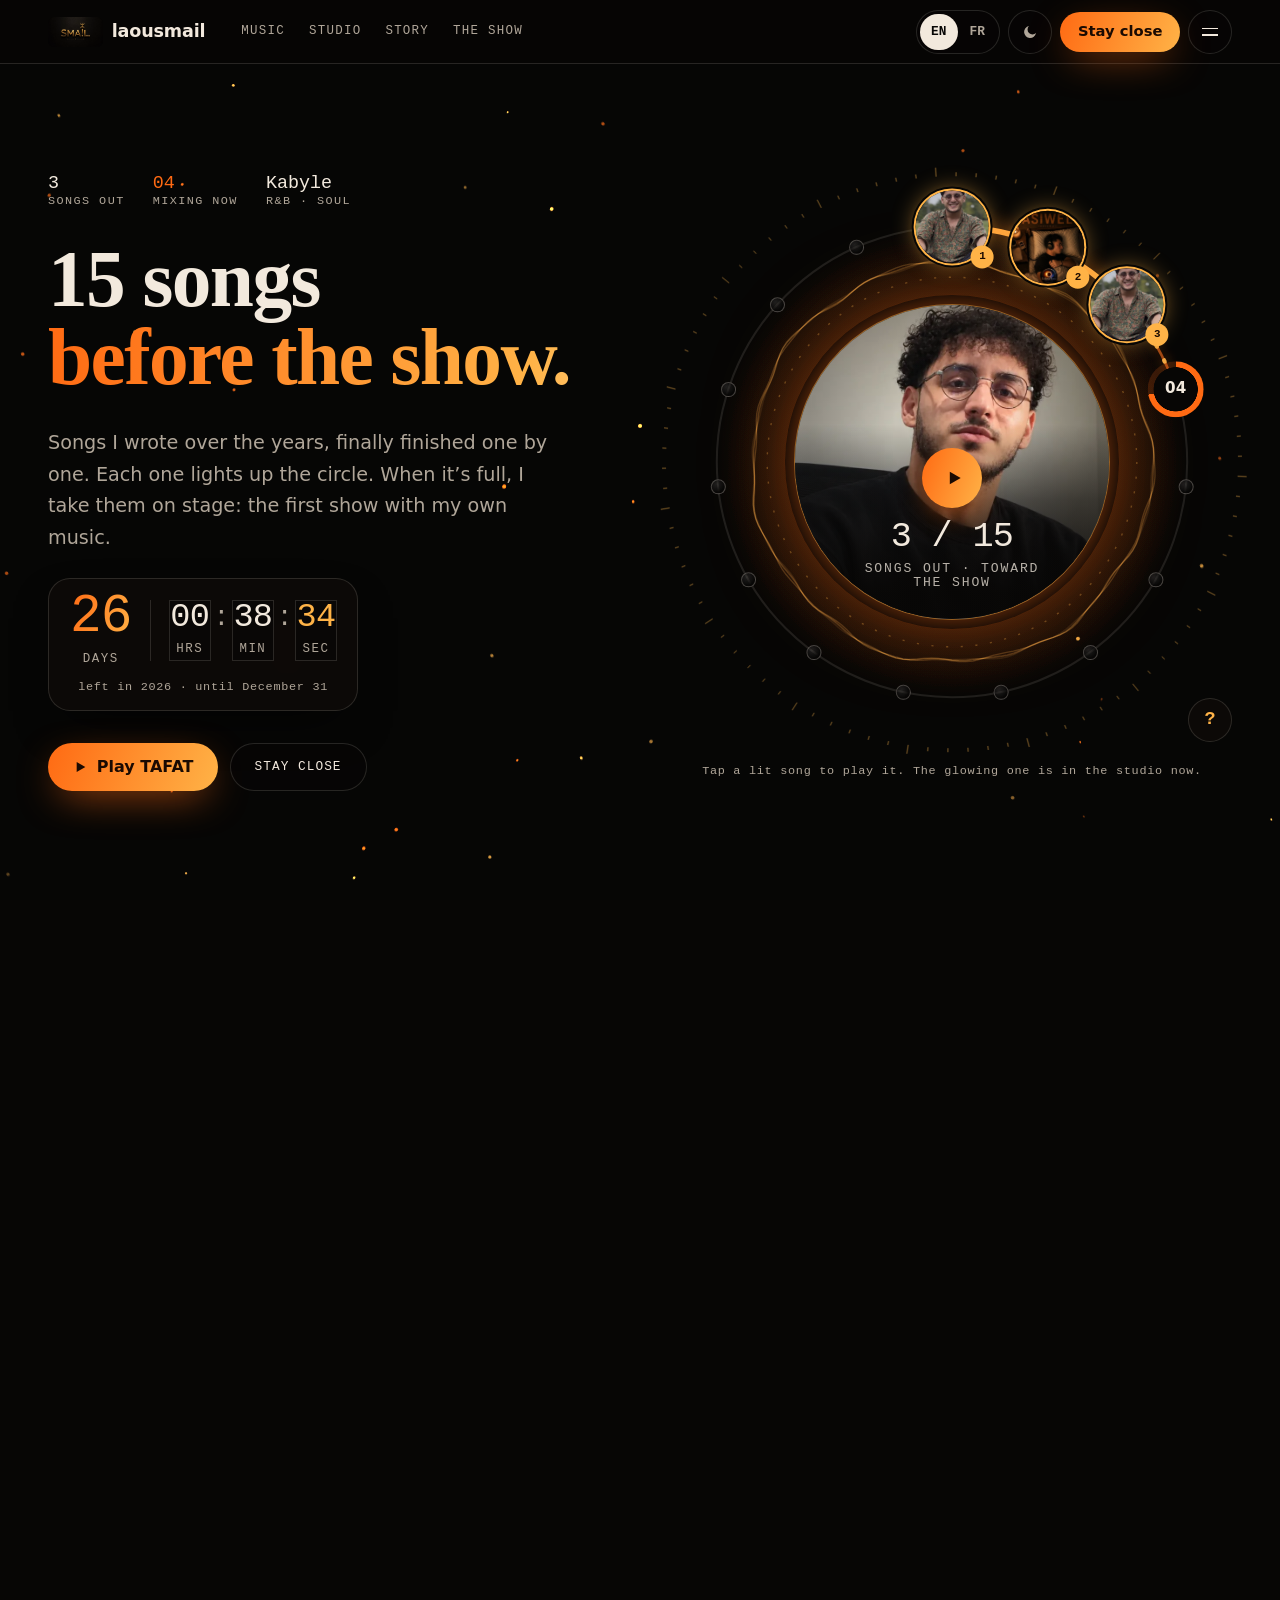
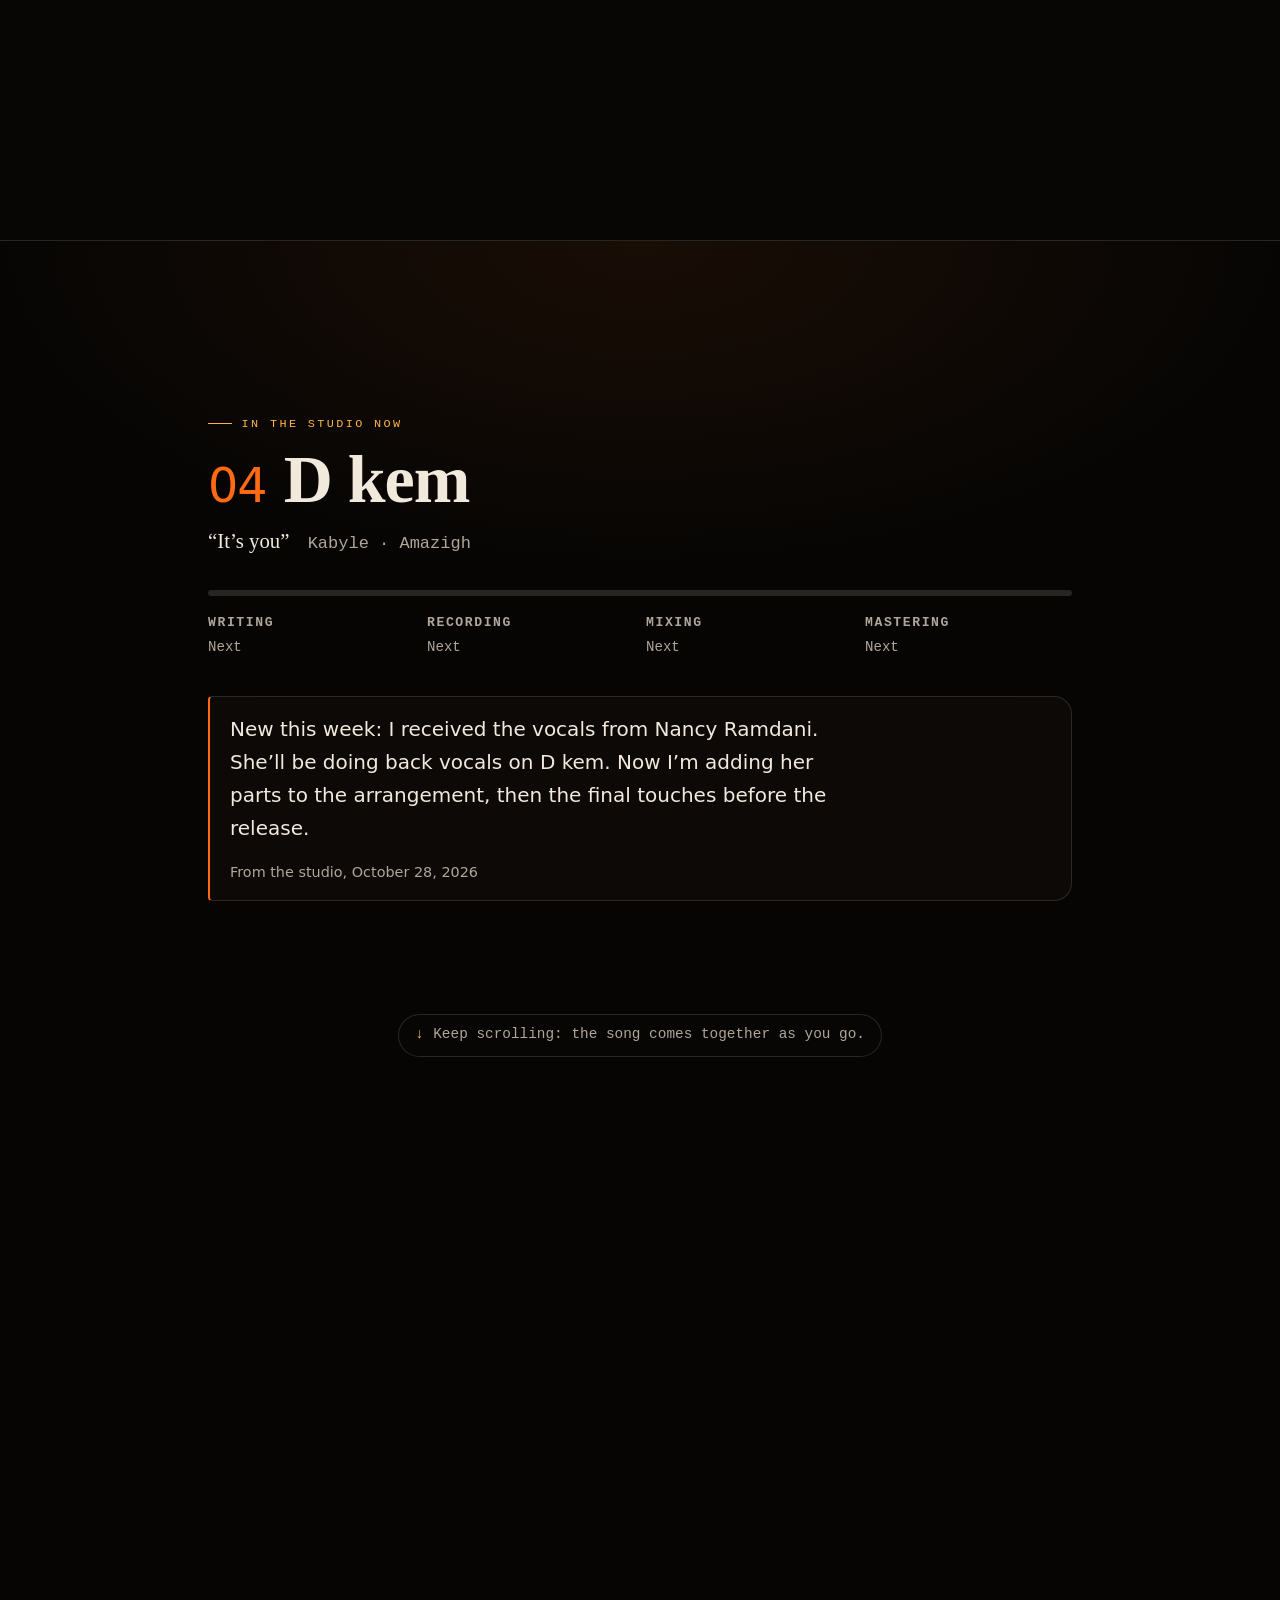
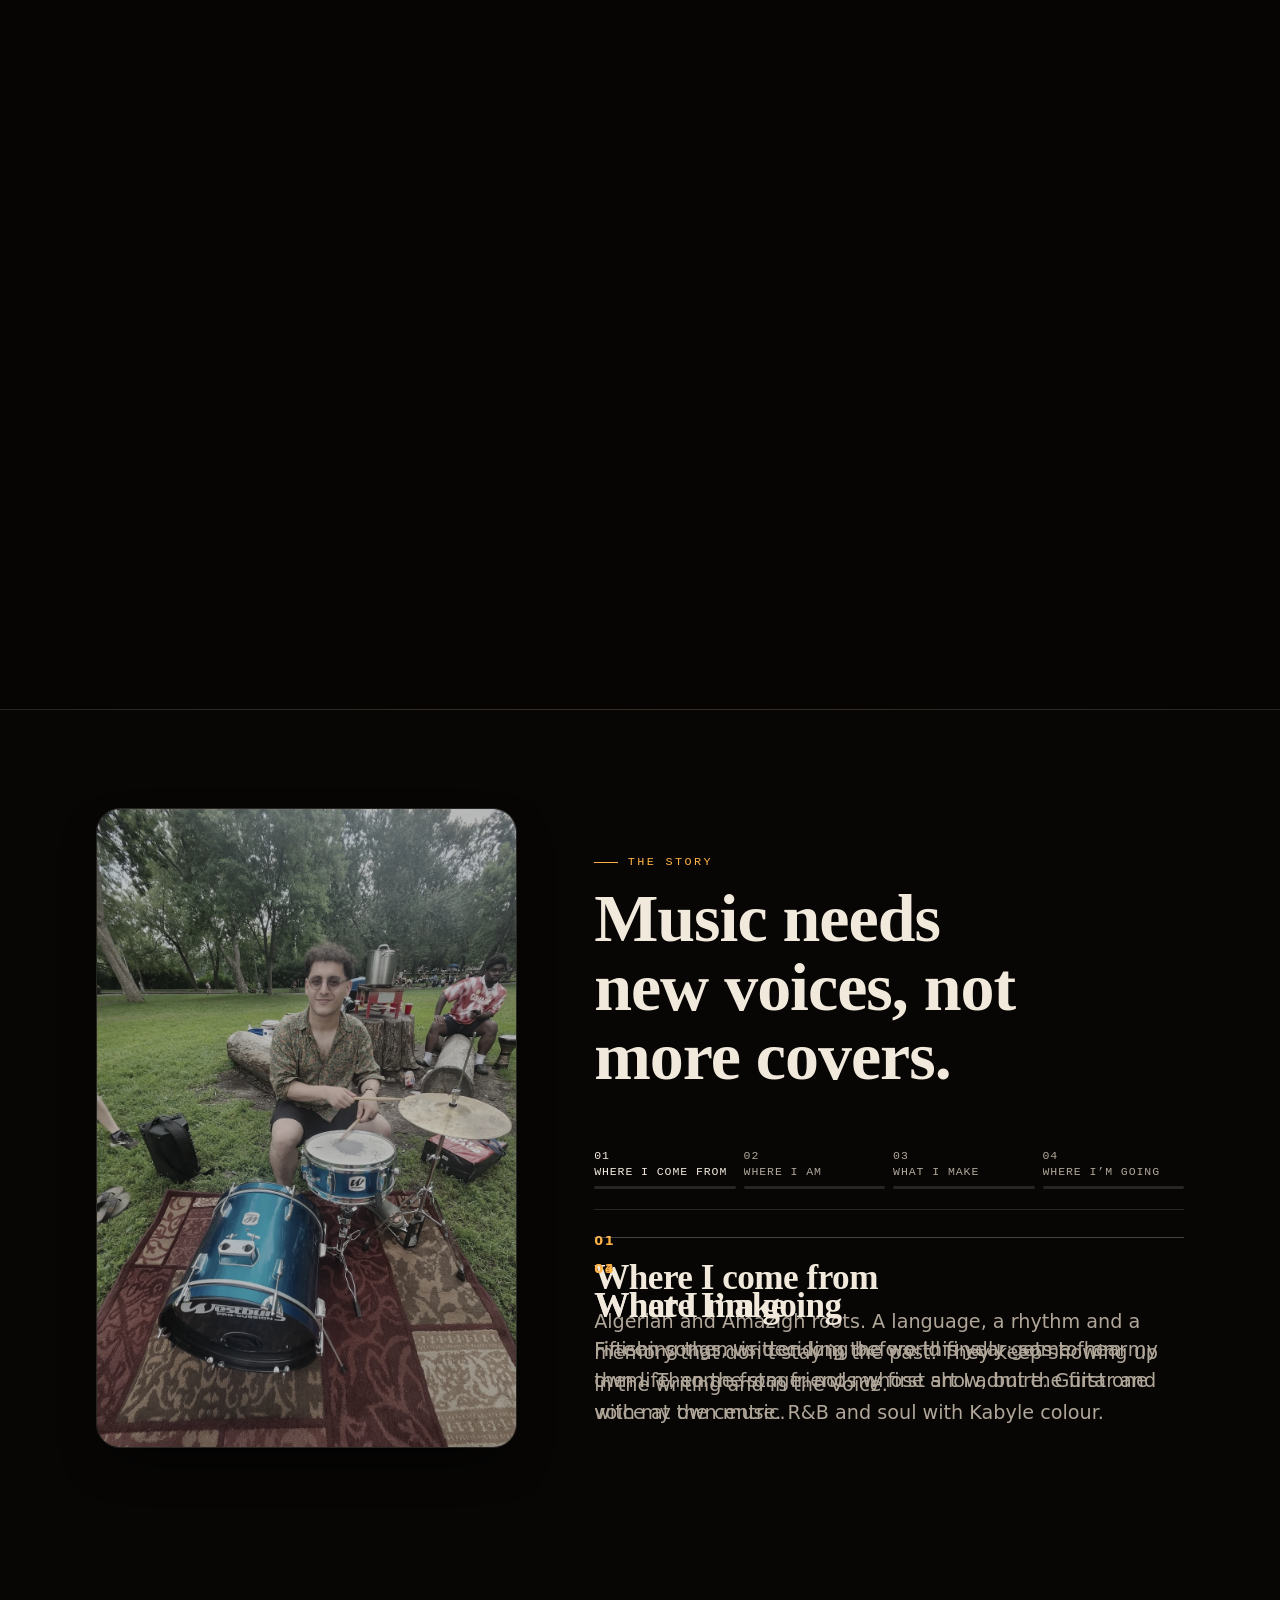
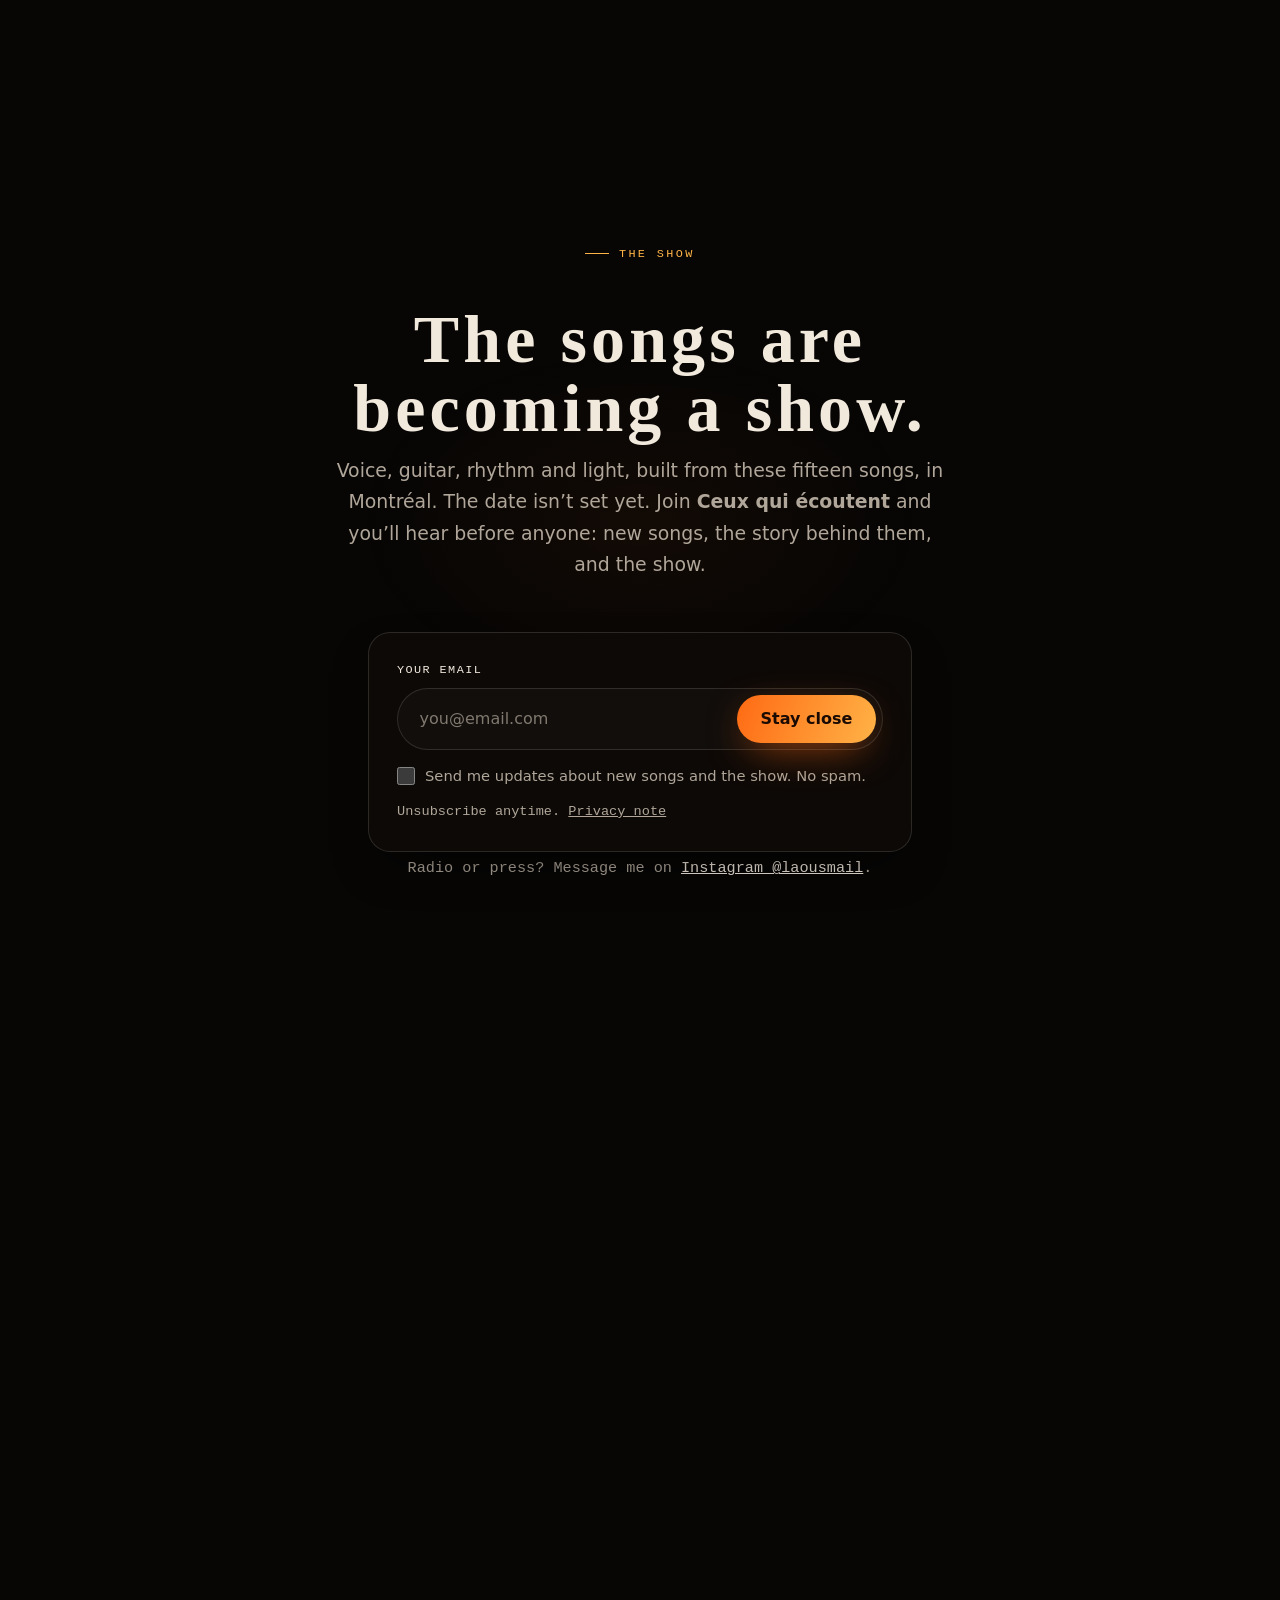
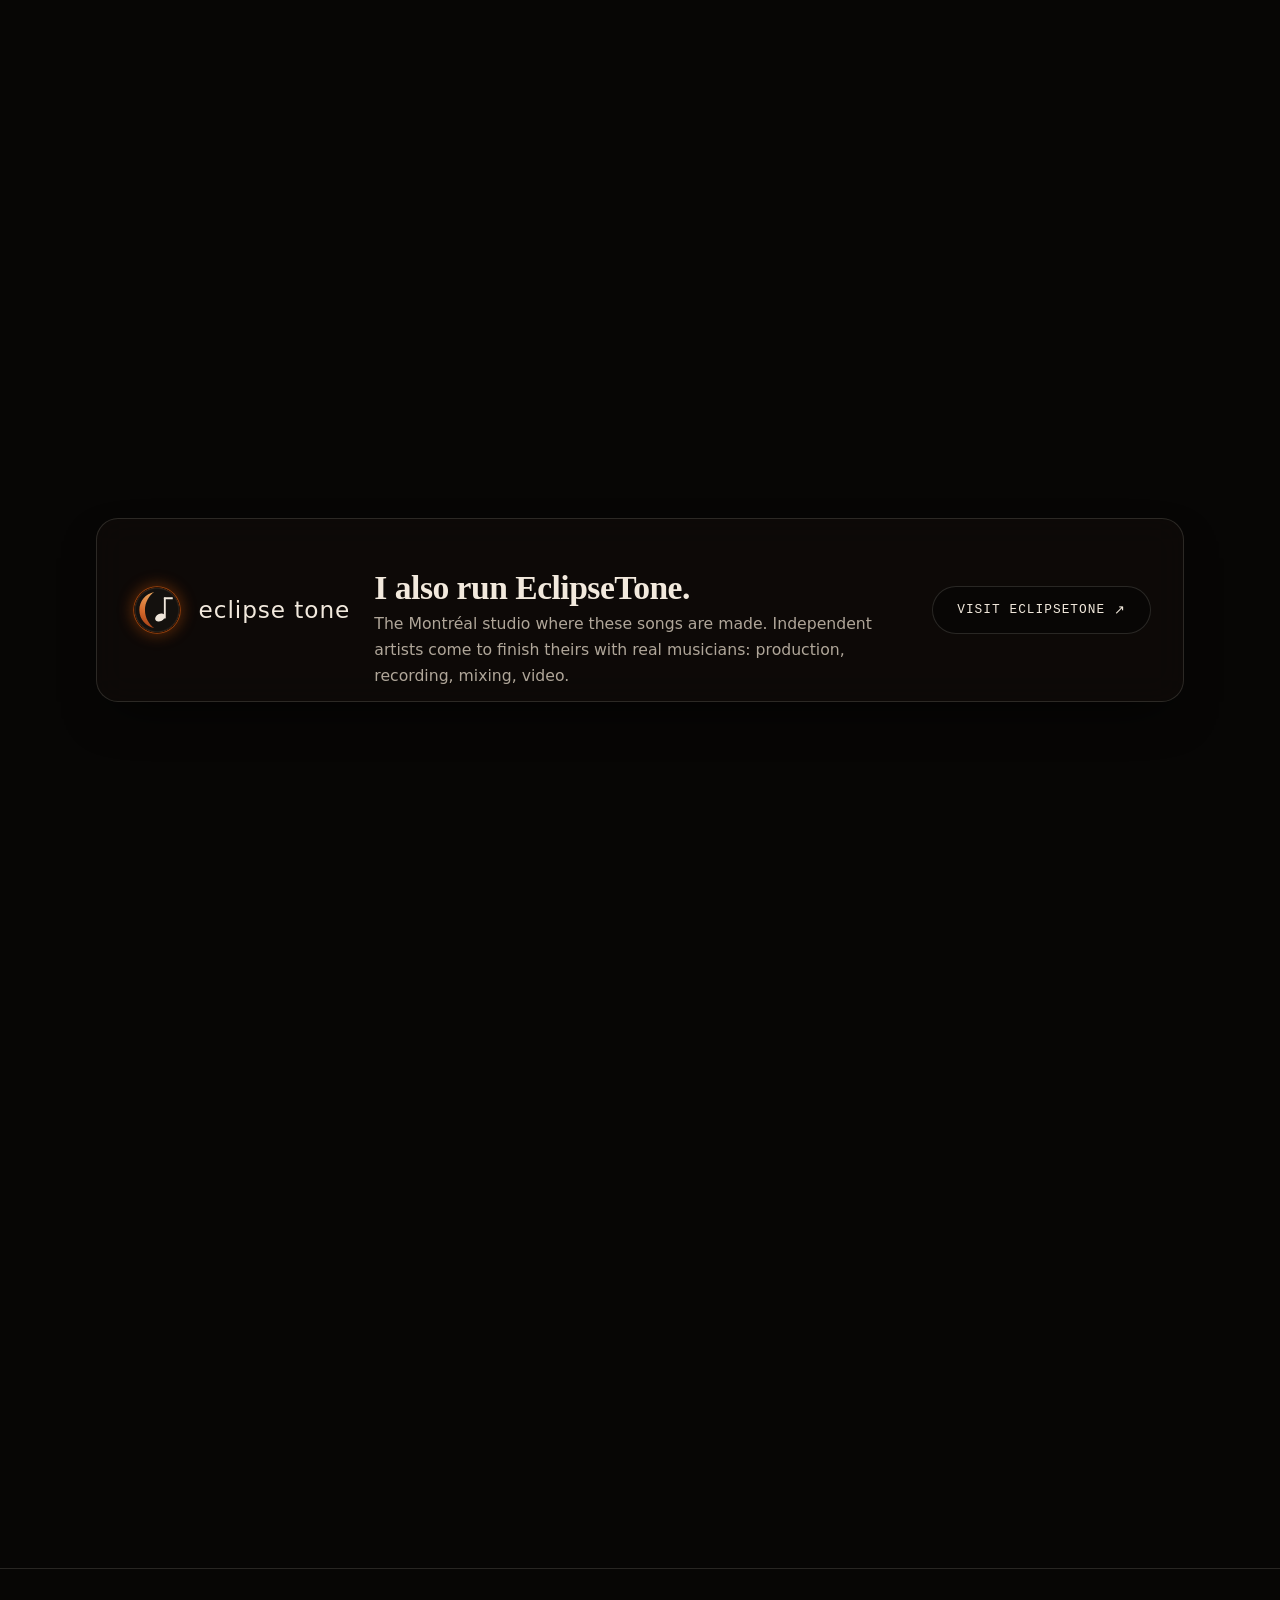
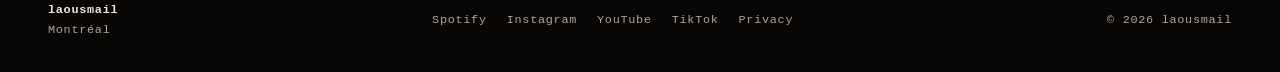
==== commit 77211c5b: "Orbit scene finished, every section holds as you scroll The centre of the orbit now shows the song t" ====
--- a/index.html
+++ b/index.html
@@ -439,6 +439,7 @@
   </div>
 
   <!-- ECLIPSETONE: one compact band -->
+  <div class="scene" data-scene="eclipse">
   <section class="eclipse-band" aria-labelledby="eclipse-title">
     <div class="eclipse-band-inner reveal">
       <a class="et-logo" href="https://eclipsetone.com" target="_blank" rel="noreferrer" aria-label="EclipseTone">
@@ -486,6 +487,7 @@
       </a>
     </div>
   </section>
+  </div>
 </main>
 
 <footer class="foot">
--- a/site.css
+++ b/site.css
@@ -2393,19 +2393,7 @@
 
 .scene.is-pinned > section {
   position: sticky;
-  top: var(--nav-h);
-}
-
-/* Hero: the words step back, the orbit glides to the middle */
-.scene[data-scene="hero"].is-pinned .hero-copy {
-  visibility: var(--copy-vis, visible);
-  opacity: calc(1 - var(--p) * 2.6);
-  translate: 0 calc(var(--p) * -70px);
-}
-
-.scene[data-scene="hero"].is-pinned .orbit {
-  translate: calc(var(--q, 0) * var(--shift, 0px)) 0;
-  scale: calc(1 + var(--q, 0) * 0.1);
+  top: var(--pin-top, var(--nav-h));
 }
 
 /* Music and story: one stop at a time, with a rail */
@@ -2592,3 +2580,273 @@
     gap: 1.25rem;
   }
 }
+
+/* ——— The orbit gives up its songs (scenes.js: morph) ———
+   The words fade (filter, so the entrance animation can't hold them up), the
+   ring stops turning, and each song's dot flies down into its card. */
+.scene[data-scene="hero"].is-pinned :is(.hero-copy > *, .orbit-caption) {
+  visibility: var(--copy-vis, visible);
+  filter: opacity(calc(1 - var(--a, 0) * 1.7));
+}
+
+.scene[data-scene="hero"].is-morphing .orbit-spin {
+  animation-play-state: paused;
+}
+
+.scene[data-scene="hero"].is-morphing .guide-replay {
+  visibility: hidden;
+}
+
+.orbit-nodes li {
+  transition: opacity 0.25s;
+}
+
+.morph,
+.morph-ghosts {
+  display: none;
+}
+
+.scene[data-scene="hero"].is-pinned .morph {
+  position: absolute;
+  z-index: 4;
+  display: flex;
+  flex-direction: column;
+  justify-content: center;
+  gap: 0.85rem;
+  text-align: left;
+  pointer-events: none;
+}
+
+.scene[data-scene="hero"].is-pinned .morph-ghosts {
+  position: absolute;
+  inset: 0;
+  z-index: 5;
+  display: block;
+  pointer-events: none;
+}
+
+.morph-ghost {
+  position: absolute;
+  margin: 0;
+  opacity: 0;
+  overflow: hidden;
+  min-width: 0 !important;
+  min-height: 0 !important;
+  transform: none !important;
+  transition: none !important;
+  animation: none !important;
+}
+
+.morph-ghost .node-num,
+.morph-ghost.node-studio::after {
+  display: none;
+}
+
+.morph-cards {
+  display: grid;
+  margin: 0;
+  padding: 0;
+  list-style: none;
+}
+
+.morph-cards > .mcard {
+  position: relative;
+  grid-area: 1 / 1;
+  align-self: start;
+  grid-template-columns: auto minmax(0, 1fr);
+  align-items: start;
+  gap: 0.9rem 1.25rem;
+  padding: clamp(1rem, 2.5vw, 1.6rem);
+  border-bottom: 0;
+  visibility: hidden;
+  pointer-events: none;
+}
+
+/* the card's panel grows in behind the cover */
+.mcard::before {
+  content: "";
+  position: absolute;
+  inset: 0;
+  z-index: -1;
+  border: 1px solid var(--line);
+  border-radius: 22px;
+  background: var(--panel, var(--bg2));
+  box-shadow: var(--panel-shadow, none);
+  opacity: var(--c, 0);
+  scale: calc(0.94 + var(--c, 0) * 0.06);
+}
+
+.mcard > * {
+  opacity: var(--c, 0);
+  translate: 0 calc((1 - var(--c, 0)) * 12px);
+}
+
+.mcard > .track-art {
+  width: clamp(5rem, 11vw, 8.5rem);
+  opacity: var(--art, 0);
+  translate: none;
+}
+
+/* the song in the studio keeps its ring: the dot grows into it */
+.mcard-studio > .track-art {
+  color: var(--ink);
+  border: 0;
+  border-radius: 50%;
+  background:
+    radial-gradient(closest-side, var(--bg) 84%, transparent 86% 100%),
+    conic-gradient(var(--hot) calc(var(--sp, 0) * 1turn), color-mix(in srgb, var(--hot) 18%, transparent) 0);
+}
+
+.mcard .track-actions {
+  grid-column: 1 / -1;
+  flex-wrap: wrap;
+}
+
+.morph-cards > .mcard.is-now {
+  visibility: visible;
+}
+
+.morph-cards > .mcard.is-live {
+  pointer-events: auto;
+}
+
+.morph-cards > .mcard-rest {
+  grid-template-columns: minmax(0, 1fr);
+  gap: 0.75rem;
+}
+
+.mcard-dots {
+  display: flex;
+  gap: 0.45rem;
+  height: 14px;
+  align-items: center;
+  opacity: var(--art, 0) !important;
+  translate: none !important;
+}
+
+.mcard-dots i {
+  width: 10px;
+  height: 10px;
+  border-radius: 50%;
+  border: 1.5px solid color-mix(in srgb, var(--ink) 30%, transparent);
+  background: var(--bg);
+}
+
+.mcard-rest-text {
+  margin: 0;
+  font: 500 0.95rem var(--mono, monospace);
+  letter-spacing: 0.04em;
+  color: var(--ink);
+}
+
+/* the songs already shown, as small chips */
+.morph-past {
+  order: -1;
+  display: flex;
+  flex-wrap: wrap;
+  gap: 0.45rem;
+  margin: 0;
+  padding: 0;
+  list-style: none;
+  pointer-events: auto;
+}
+
+.morph-past button {
+  display: inline-flex;
+  align-items: center;
+  gap: 0.55rem;
+  min-height: 2.75rem;
+  padding: 0.25rem 0.85rem 0.25rem 0.25rem;
+  border: 1px solid var(--line);
+  border-radius: 99px;
+  background: var(--panel, var(--bg2));
+  color: var(--ink);
+  font: 500 0.72rem var(--mono, monospace);
+  letter-spacing: 0.06em;
+  text-transform: uppercase;
+  cursor: pointer;
+  animation: chip-in 0.35s var(--ease);
+}
+
+.morph-past button:hover {
+  border-color: var(--gold);
+}
+
+@keyframes chip-in {
+  from { opacity: 0; translate: 0 8px; }
+}
+
+.mp-art {
+  display: grid;
+  place-items: center;
+  width: 2.2rem;
+  height: 2.2rem;
+  border-radius: 50%;
+  overflow: hidden;
+  background: var(--bg3);
+  color: var(--hot);
+  font-size: 0.7rem;
+}
+
+.mp-art img {
+  width: 100%;
+  height: 100%;
+  object-fit: cover;
+}
+
+@media (max-width: 900px) {
+  .morph-cards > .mcard {
+    gap: 0.6rem 0.9rem;
+    padding: 0.9rem;
+  }
+
+  .mcard > .track-art {
+    width: 4.5rem;
+  }
+
+  .mcard .track-meta {
+    display: -webkit-box;
+    -webkit-line-clamp: 3;
+    -webkit-box-orient: vertical;
+    overflow: hidden;
+  }
+
+  .scene[data-scene="hero"].is-pinned .morph {
+    justify-content: flex-start;
+  }
+}
+
+/* while the orbit scene plays, it shows the songs: the separate list steps aside */
+body.morph-on .scene[data-scene="music"] {
+  display: none;
+}
+
+/* EclipseTone: the logo lights up, then the words and the link */
+.scene[data-scene="eclipse"].is-pinned .eclipse-band {
+  display: grid;
+  align-content: center;
+  min-height: calc(100svh - var(--nav-h) - var(--player-room, 0px));
+  padding-block: 1.5rem;
+}
+
+.scene[data-scene="eclipse"].is-pinned .eclipse-band-inner {
+  opacity: 1;
+  transform: none;
+  transition: none;
+  box-shadow: 0 0 calc(var(--p) * 80px) calc(var(--p) * -10px) color-mix(in srgb, var(--hot) 45%, transparent), var(--panel-shadow, none);
+}
+
+.scene[data-scene="eclipse"].is-pinned .et-mark {
+  scale: calc(0.82 + min(1, var(--p) * 2.5) * 0.18);
+  filter: drop-shadow(0 0 calc(var(--p) * 18px) color-mix(in srgb, var(--hot) 70%, transparent));
+}
+
+.scene[data-scene="eclipse"].is-pinned .eclipse-band-inner > div {
+  opacity: calc((var(--p) - 0.25) * 4);
+  translate: 0 calc((1 - min(1, max(0, var(--p) - 0.2) * 3.5)) * 20px);
+}
+
+.scene[data-scene="eclipse"].is-pinned .eclipse-band-inner > .btn {
+  visibility: var(--et-vis, visible);
+  opacity: calc((var(--p) - 0.5) * 4);
+}
--- a/orbit.css
+++ b/orbit.css
@@ -21,6 +21,7 @@
 :root[data-theme="light"] {
   --line: rgba(23, 18, 14, 0.13);
   --gold: #974507; /* a touch darker: small mono labels need it to read */
+  --hot: #a9380b;
   --panel: rgba(255, 250, 243, 0.88);
   --panel-soft: rgba(255, 250, 243, 0.6);
   --panel-shadow: 0 20px 50px -24px rgba(60, 30, 10, 0.35);
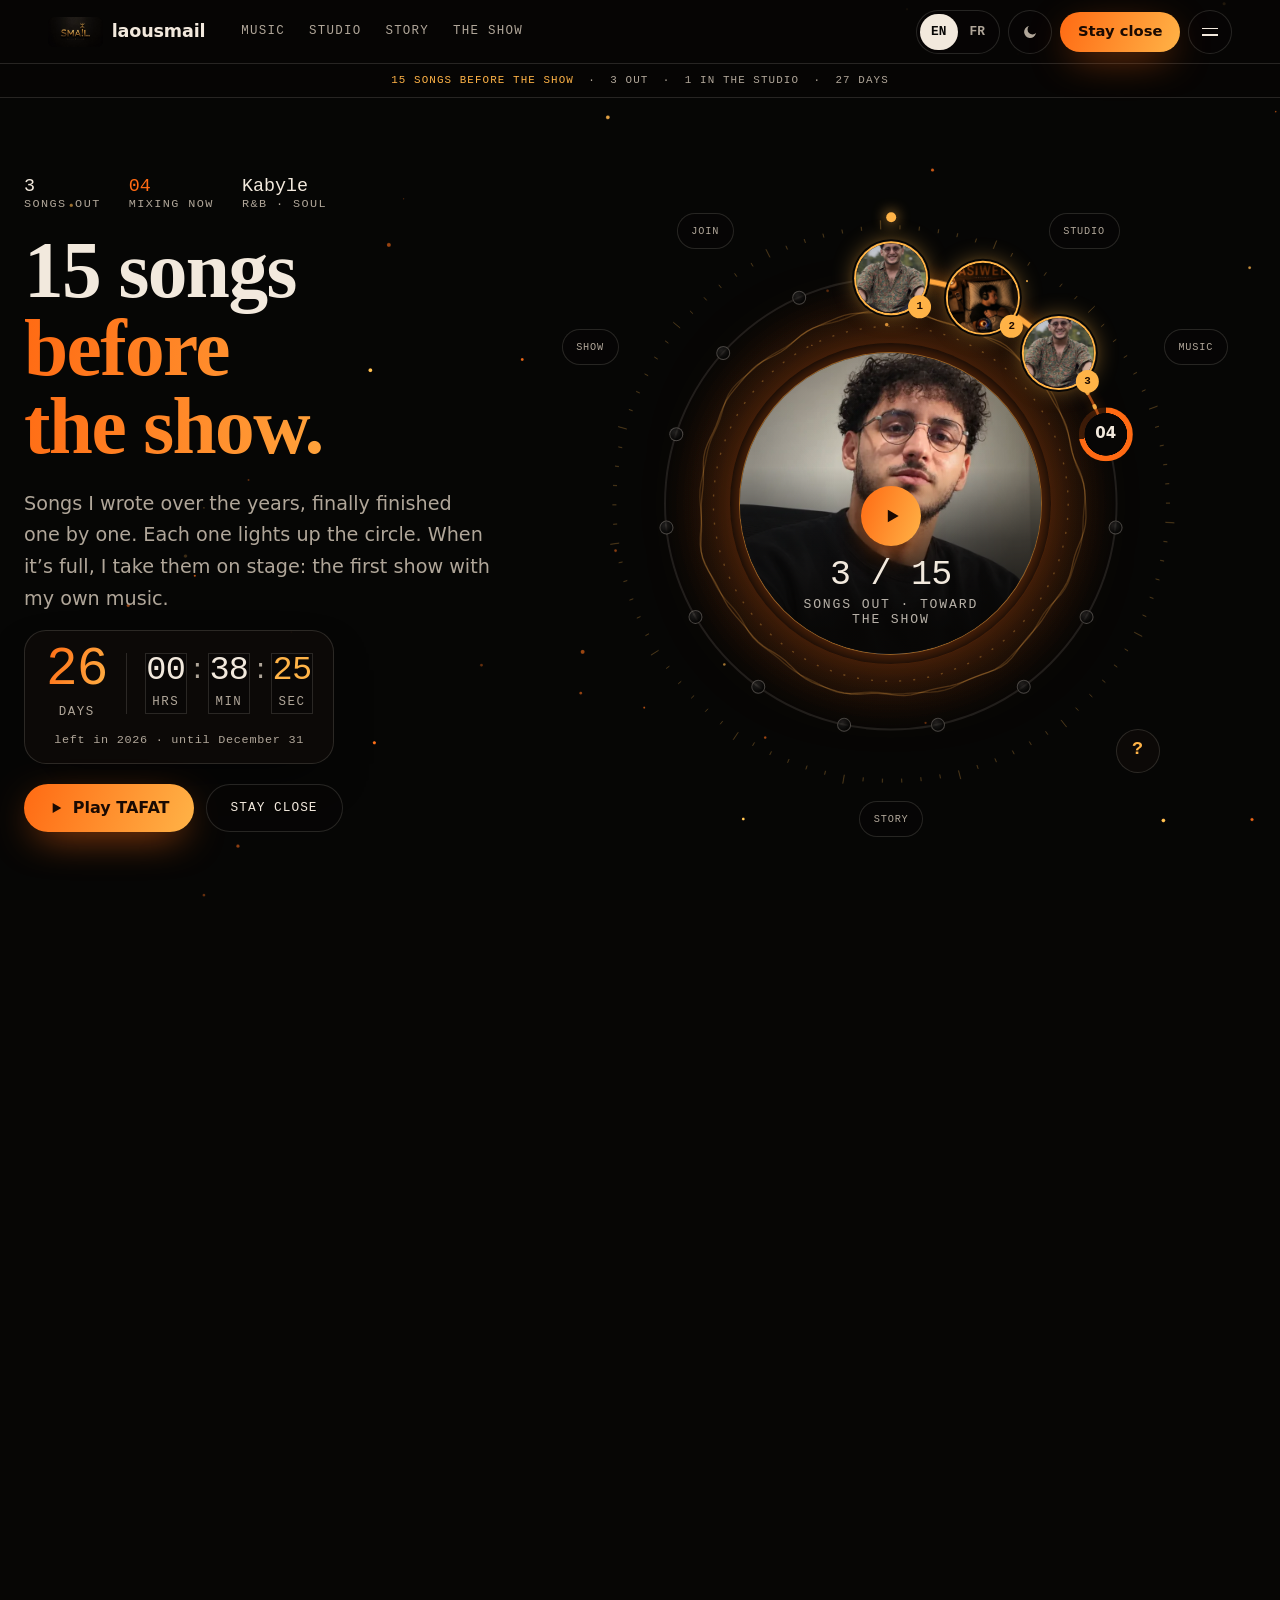
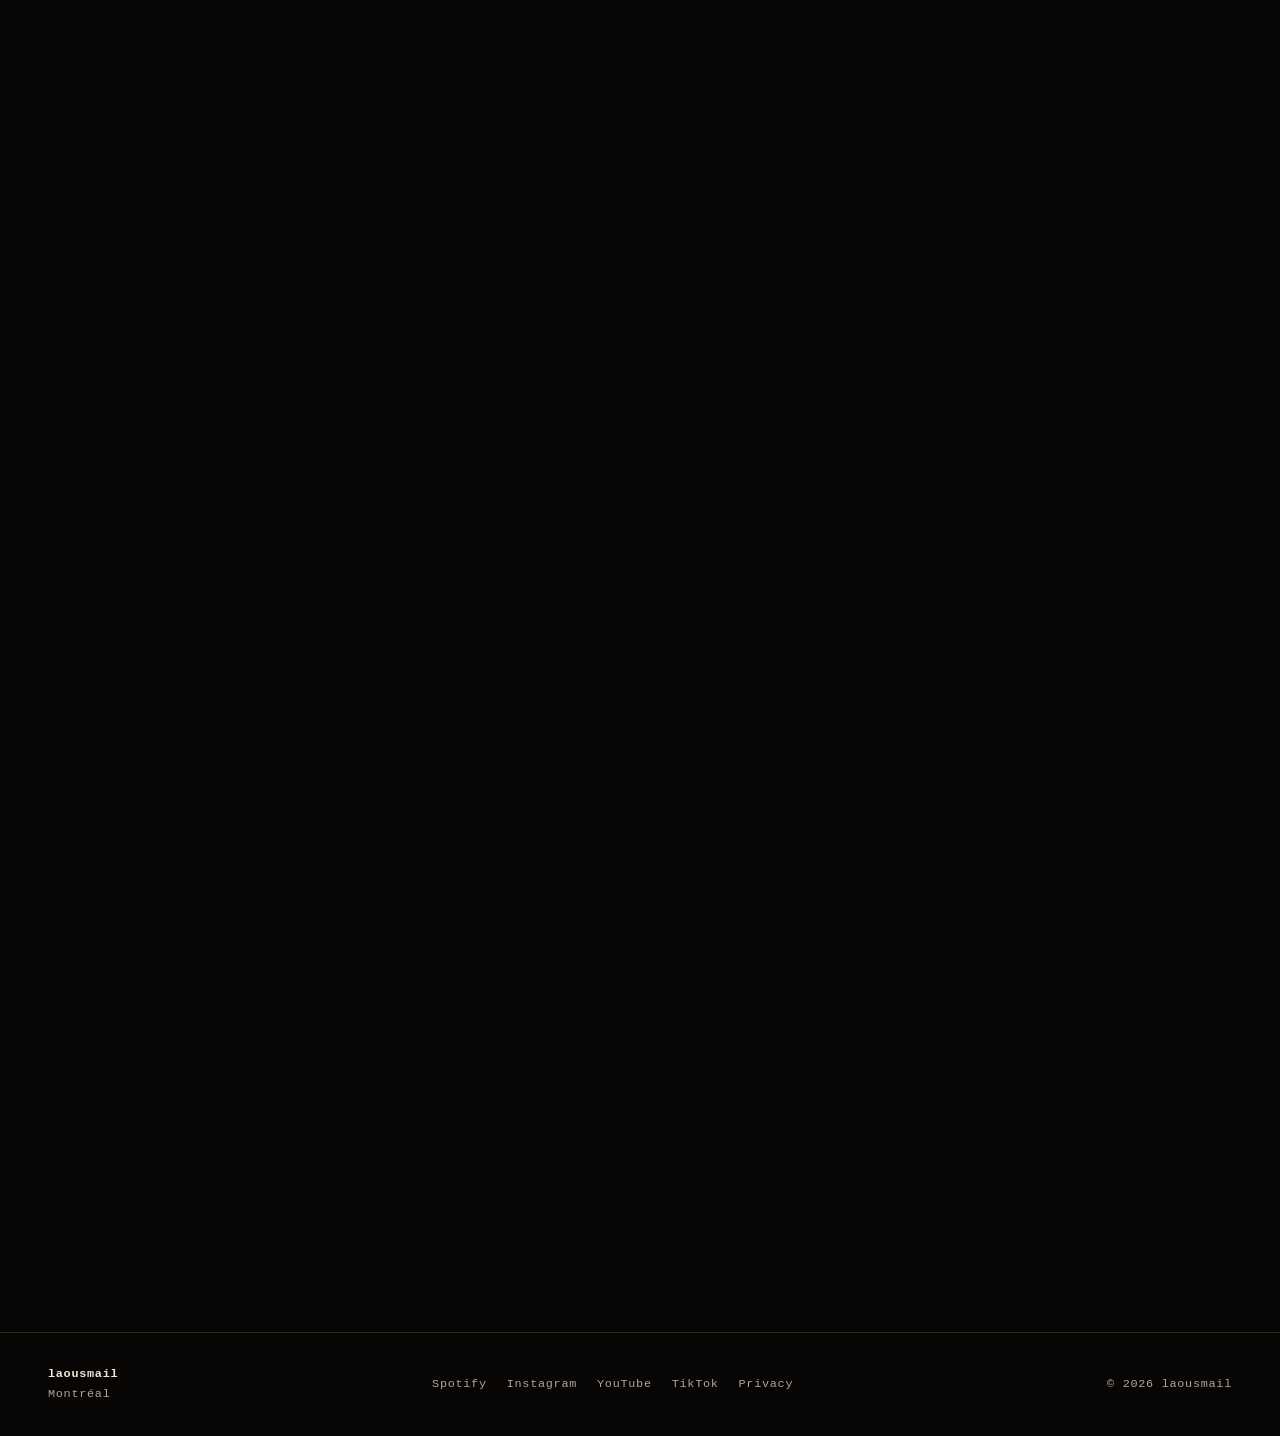
==== commit 4f470a41: "Journey (work in progress): the orbit holds the screen, one card per scroll Co-Authored-By: Claude O" ====
--- a/index.html
+++ b/index.html
@@ -32,6 +32,7 @@
 <link href="https://fonts.googleapis.com/css2?family=Cormorant+Garamond:wght@500;600&family=JetBrains+Mono:wght@400;500&family=Outfit:wght@300;400;500;600&display=swap" rel="stylesheet" />
 <link rel="stylesheet" href="site.css" />
 <link rel="stylesheet" href="orbit.css" />
+<link rel="stylesheet" href="journey.css" />
 <title>laousmail: original music · singer &amp; songwriter | Montréal</title>
 <script type="application/ld+json">
 {
@@ -537,6 +538,7 @@
 <script src="config.js"></script>
 <script src="releases.js"></script>
 <script src="artist.js" defer></script>
+<script src="journey.js" defer></script>
 <script src="scenes.js" defer></script>
 <script src="field.js" defer></script>
 <script src="stats.js" defer></script>
--- a/journey.css
+++ b/journey.css
@@ -0,0 +1,737 @@
+/* laousmail.com — the journey (journey.js). The orbit holds the screen from
+   top to bottom; one card per scroll; the orbit turns into what each card is
+   about. Only active when journey.js adds body.journey. */
+
+body.journey main > :not(.j) {
+  display: none;
+}
+
+html:has(body.journey) {
+  scroll-snap-type: y proximity;
+}
+
+.j {
+  position: relative;
+}
+
+.j .reveal,
+.j .hero-in {
+  opacity: 1;
+  transform: none;
+}
+
+/* ——— The stage holds still; the steps scroll under it ——— */
+.j-stage {
+  position: sticky;
+  top: var(--nav-h);
+  z-index: 2;
+  height: var(--stage-h, calc(100svh - var(--nav-h)));
+  margin-bottom: calc(-1 * var(--stage-h, calc(100svh - var(--nav-h))));
+  overflow: hidden;
+}
+
+.j-steps {
+  position: relative;
+  z-index: 1;
+  pointer-events: none;
+}
+
+.j-step {
+  height: var(--stage-h, calc(100svh - var(--nav-h)));
+  scroll-snap-align: start;
+}
+
+/* ——— The status line: the message, always ——— */
+.j-status {
+  position: absolute;
+  inset: 0 0 auto;
+  z-index: 6;
+  display: flex;
+  flex-wrap: wrap;
+  justify-content: center;
+  gap: 0.2rem 0.9rem;
+  margin: 0;
+  padding: 0.55rem 1rem;
+  border-bottom: 1px solid var(--line);
+  background: color-mix(in srgb, var(--bg) 72%, transparent);
+  -webkit-backdrop-filter: blur(12px);
+  backdrop-filter: blur(12px);
+  color: var(--mute);
+  font: 500 0.68rem/1.4 var(--mono, monospace);
+  letter-spacing: 0.1em;
+  text-transform: uppercase;
+}
+
+.j-status b {
+  color: var(--gold);
+  font-weight: 500;
+}
+
+.j-status span::before {
+  content: "·";
+  margin-right: 0.9rem;
+  color: var(--mute);
+}
+
+/* ——— Chapters: a row on phones, round the ring on wide screens ——— */
+.j-chapters {
+  position: absolute;
+  z-index: 6;
+  left: 0;
+  right: 0;
+  top: var(--status-h, 2.2rem);
+  display: grid;
+  grid-auto-flow: column;
+  grid-auto-columns: minmax(0, 1fr);
+  gap: 0.35rem;
+  padding: 0.35rem 1rem 0;
+}
+
+.j-chapters button {
+  display: grid;
+  gap: 0.25rem;
+  min-height: 2.5rem;
+  padding: 0.3rem 0 0;
+  border: 0;
+  background: none;
+  color: var(--mute);
+  font: 500 0.64rem var(--mono, monospace);
+  letter-spacing: 0.08em;
+  text-transform: uppercase;
+  cursor: pointer;
+  transition: color 0.3s;
+}
+
+.j-chapters i {
+  display: block;
+  height: 3px;
+  border-radius: 99px;
+  background: linear-gradient(90deg, var(--hot), var(--gold)) 0 0 / calc(var(--fill, 0) * 1%) 100% no-repeat, var(--line);
+}
+
+.j-chapters button:hover,
+.j-chapters .is-now {
+  color: var(--ink);
+}
+
+.j.is-wide .j-chapters {
+  inset: 0;
+  display: block;
+  padding: 0;
+  pointer-events: none;
+}
+
+.j.is-wide .j-chapters button {
+  position: absolute;
+  min-height: 2.25rem;
+  padding: 0 0.85rem;
+  border: 1px solid var(--line);
+  border-radius: 99px;
+  background: var(--panel-soft, var(--bg2));
+  pointer-events: auto;
+  translate: 0 -50%;
+  align-content: center;
+}
+
+.j.is-wide .j-chapters button.to-left {
+  translate: -100% -50%;
+}
+
+.j.is-wide .j-chapters button.to-mid {
+  translate: -50% -50%;
+}
+
+.j.is-wide .j-chapters i {
+  display: none;
+}
+
+.j.is-wide .j-chapters .is-now {
+  border-color: var(--gold);
+  color: var(--gold);
+}
+
+/* ——— The orbit ——— */
+.j-orbit {
+  position: absolute;
+  z-index: 3;
+  transition: left 0.6s var(--ease), top 0.6s var(--ease), width 0.6s var(--ease);
+}
+
+.j .orbit {
+  transition: width 0.6s var(--ease);
+}
+
+.j .orbit {
+  width: var(--size) !important;
+  max-width: none;
+  margin: 0;
+}
+
+.j .orbit-caption {
+  display: none;
+}
+
+.j:not([data-state="landing"]) .orbit-spin {
+  animation-play-state: paused;
+}
+
+.j:not([data-state="landing"]) .guide-replay {
+  visibility: hidden;
+}
+
+.j .node {
+  transition:
+    opacity 0.5s var(--ease) calc(0.25s + var(--i) * 0.09s),
+    transform 0.6s var(--ease) calc(0.25s + var(--i) * 0.09s),
+    filter 0.45s,
+    scale 0.45s var(--ease),
+    background 0.45s,
+    border-color 0.45s;
+}
+
+/* the song (or the studio ring) the card is about */
+.j .node.j-on {
+  z-index: 2;
+  scale: 1.3;
+  box-shadow:
+    0 0 0 2px var(--hot),
+    0 0 0 5px var(--bg),
+    0 0 40px 10px color-mix(in srgb, var(--hot) 55%, transparent);
+}
+
+.j:is([data-state="song"], [data-state="studio"], [data-state="story"], [data-state="join"]) .node:not(.j-on) {
+  filter: brightness(0.45) saturate(0.4);
+}
+
+/* the songs to come pulse together */
+.j[data-state="rest"] .node-future {
+  border-color: var(--gold);
+  animation: j-pulse 1.8s var(--ease) infinite;
+  animation-delay: calc(var(--i) * 0.07s);
+}
+
+@keyframes j-pulse {
+  0%, 100% { box-shadow: 0 0 0 0 color-mix(in srgb, var(--gold) 0%, transparent); }
+  40% { box-shadow: 0 0 14px 3px color-mix(in srgb, var(--gold) 70%, transparent); }
+}
+
+/* the show: the circle is full */
+.j[data-state="show"] .node-future {
+  border-color: var(--gold);
+  background: var(--gold);
+  box-shadow: 0 0 14px var(--gold);
+  scale: 1.35;
+}
+
+.j[data-state="show"] .orbit-arc {
+  stroke-dasharray: 1000 0 !important;
+}
+
+/* the centre for the story, the show and the eclipse */
+.j-core {
+  position: absolute;
+  inset: 22%;
+  z-index: 2;
+  overflow: hidden;
+  border-radius: 50%;
+  opacity: 0;
+  pointer-events: none;
+  transition: opacity 0.5s var(--ease), background 0.6s;
+}
+
+.j:is([data-state="story"], [data-state="show"], [data-state="eclipse"]) .j-core {
+  opacity: 1;
+}
+
+.j-core-photo {
+  position: absolute;
+  inset: 0;
+  width: 100%;
+  height: 100%;
+  object-fit: cover;
+  object-position: 50% 30%;
+  opacity: 0;
+  transition: opacity 0.5s;
+}
+
+.j[data-state="story"] .j-core-photo {
+  opacity: 1;
+}
+
+.j[data-state="story"] .j-core::after {
+  content: "";
+  position: absolute;
+  inset: 0;
+  background: linear-gradient(to top, rgba(7, 6, 5, 0.9) 10%, rgba(7, 6, 5, 0) 55%);
+}
+
+.j-core-text {
+  position: absolute;
+  inset: auto 12% 11%;
+  z-index: 1;
+  display: grid;
+  justify-items: center;
+  gap: 0.15rem;
+  color: #f2e9dd;
+  text-align: center;
+}
+
+.j-core-text strong {
+  font: 500 clamp(1.1rem, 7cqi, 2.4rem) var(--mono, monospace);
+  letter-spacing: -0.02em;
+}
+
+.j-core-text small {
+  font: 500 clamp(0.58rem, 2.4cqi, 0.8rem) var(--mono, monospace);
+  letter-spacing: 0.12em;
+  text-transform: uppercase;
+  color: rgba(242, 233, 221, 0.82);
+}
+
+.j[data-state="show"] .j-core {
+  background: radial-gradient(circle at 50% 28%, rgba(255, 179, 71, 0.6), rgba(255, 106, 19, 0.25) 40%, rgba(7, 6, 5, 0.96) 72%);
+}
+
+.j[data-state="show"] .j-core-text {
+  inset: 0;
+  align-content: center;
+}
+
+/* the eclipse: a dark disc slides over a glowing crescent */
+.j[data-state="eclipse"] .j-core {
+  background: linear-gradient(200deg, #e8a05a, #d4682a 45%, #9a3a14);
+}
+
+.j-eclipse {
+  position: absolute;
+  inset: -1px;
+  border-radius: 50%;
+  background: #070605;
+  translate: 105% 0;
+  transition: translate 1.2s var(--ease);
+}
+
+.j[data-state="eclipse"] .j-eclipse {
+  translate: 18% 0;
+}
+
+/* the story: the ring becomes four points */
+.j-points {
+  position: absolute;
+  inset: 0;
+  z-index: 2;
+  pointer-events: none;
+  opacity: 0;
+  transition: opacity 0.5s;
+}
+
+.j[data-state="story"] .j-points {
+  opacity: 1;
+}
+
+.j-points i {
+  position: absolute;
+  left: 50%;
+  top: 50%;
+  width: max(12px, 3.6cqi);
+  height: max(12px, 3.6cqi);
+  border: 1.5px solid color-mix(in srgb, var(--ink) 40%, transparent);
+  border-radius: 50%;
+  background: var(--bg);
+  transform: translate(-50%, -50%) rotate(var(--a)) translateY(-42cqi);
+  transition: background 0.4s, border-color 0.4s, box-shadow 0.4s;
+}
+
+.j-points i.is-on {
+  border-color: var(--gold);
+  background: var(--gold);
+  box-shadow: 0 0 16px var(--gold);
+}
+
+/* Ceux qui écoutent: the sign-up inside the orbit */
+.j[data-state="join"] .orbit-core {
+  filter: brightness(0.18) saturate(0.4);
+}
+
+.j:is([data-state="join"], [data-state="story"], [data-state="show"], [data-state="eclipse"]) .orbit-core-text {
+  visibility: hidden;
+}
+
+.j-form {
+  position: absolute;
+  inset: 17%;
+  z-index: 4;
+  display: grid;
+  place-items: center;
+  opacity: 0;
+  visibility: hidden;
+  transition: opacity 0.5s var(--ease), visibility 0s linear 0.5s;
+}
+
+.j[data-state="join"] .j-form {
+  opacity: 1;
+  visibility: visible;
+  transition-delay: 0s;
+}
+
+.j-form > .join {
+  width: 100%;
+  max-width: 21rem;
+  margin: 0;
+  padding: 0;
+  border: 0;
+  background: none;
+  box-shadow: none;
+  -webkit-backdrop-filter: none;
+  backdrop-filter: none;
+  text-align: center;
+  transform: scale(var(--fit, 1));
+}
+
+.j-form .join-row {
+  grid-template-columns: minmax(0, 1fr);
+  gap: 0.5rem;
+  padding: 0;
+  border: 0;
+  background: none;
+}
+
+.j-form .join-row input {
+  border: 1px solid var(--line);
+  border-radius: 99px;
+  background: var(--panel, var(--bg2));
+  text-align: center;
+}
+
+.j-form .consent {
+  justify-content: center;
+  text-align: left;
+  font-size: 0.78rem;
+}
+
+.j-form .join-note {
+  margin-top: 0.4rem;
+}
+
+/* the marker travels round the ring with you */
+.j-marker {
+  position: absolute;
+  left: 0;
+  top: 0;
+  z-index: 4;
+  width: 10px;
+  height: 10px;
+  margin: -5px 0 0 -5px;
+  border-radius: 50%;
+  background: var(--gold);
+  box-shadow: 0 0 14px var(--gold);
+  pointer-events: none;
+}
+
+/* the light from a song's dot to its card */
+.j-beam {
+  position: absolute;
+  inset: 0;
+  z-index: 3;
+  width: 100%;
+  height: 100%;
+  overflow: visible;
+  pointer-events: none;
+  transition: opacity 0.2s;
+}
+
+.j-beam line {
+  stroke: url(#j-beam-grad);
+  stroke-width: 1.5;
+  stroke-dasharray: 4 6;
+  animation: j-flow 0.9s linear infinite;
+}
+
+@keyframes j-flow {
+  to { stroke-dashoffset: -20; }
+}
+
+/* ——— The cards ——— */
+.j-cards {
+  position: absolute;
+  inset: 0;
+  z-index: 4;
+  pointer-events: none;
+}
+
+.j-card {
+  position: absolute;
+  display: flex;
+  flex-direction: column;
+  justify-content: center;
+  pointer-events: none;
+  will-change: transform, opacity;
+}
+
+.j-card.is-on {
+  pointer-events: auto;
+}
+
+.j-fit {
+  transform: scale(var(--fit, 1));
+  transform-origin: 0 50%;
+}
+
+.j:not(.is-wide) .j-card {
+  justify-content: flex-start;
+  text-align: center;
+}
+
+.j:not(.is-wide) .j-fit {
+  transform-origin: 50% 0;
+}
+
+/* cards about songs and the studio sit on a panel, like the studio dock */
+:is(.j-card-song, .j-card-rest, .j-card-studio) .j-fit {
+  padding: clamp(1rem, 2.4vw, 1.6rem);
+  border: 1px solid var(--line);
+  border-radius: 22px;
+  background: var(--panel, var(--bg2));
+  -webkit-backdrop-filter: blur(16px);
+  backdrop-filter: blur(16px);
+  box-shadow: var(--panel-shadow, none);
+  text-align: left;
+}
+
+/* landing */
+.j-card-landing .proof {
+  margin-bottom: 1.25rem;
+}
+
+.j-card-landing .hero-lead {
+  margin: 1rem 0;
+}
+
+.j-card-landing .countdown {
+  margin: 0 0 1.25rem;
+}
+
+.j:not(.is-wide) .j-card-landing .proof {
+  display: none;
+}
+
+.j:not(.is-wide) .j-card-landing .hero-title {
+  margin-inline: auto;
+  font-size: clamp(2.2rem, 9vw, 3.6rem);
+}
+
+.j:not(.is-wide) .j-card-landing .hero-lead {
+  margin-inline: auto;
+  font-size: 1rem;
+}
+
+.j:not(.is-wide) .j-card-landing .cta-row {
+  justify-content: center;
+}
+
+/* the songs */
+.j-out {
+  margin-bottom: 0.75rem;
+}
+
+.j-one {
+  margin: 0;
+  padding: 0;
+  list-style: none;
+}
+
+.j-one > .track {
+  grid-template-columns: auto minmax(0, 1fr);
+  align-items: start;
+  gap: 0.9rem 1.2rem;
+  padding: 0;
+  border: 0;
+  opacity: 1;
+  animation: none;
+}
+
+.j-one .track-art {
+  width: clamp(4.5rem, 9vw, 7.5rem);
+}
+
+.j-one .track-actions {
+  grid-column: 1 / -1;
+  flex-wrap: wrap;
+}
+
+/* still to come */
+.j-card-rest h2 {
+  font: 500 clamp(1.8rem, 4vw, 2.6rem) var(--mono, monospace);
+  letter-spacing: -0.02em;
+}
+
+.j-dots {
+  display: flex;
+  flex-wrap: wrap;
+  gap: 0.45rem;
+  margin: 1rem 0;
+}
+
+.j-dots i {
+  width: 12px;
+  height: 12px;
+  border: 1.5px solid var(--gold);
+  border-radius: 50%;
+  animation: j-pulse 1.8s var(--ease) infinite;
+}
+
+.j-dots i:nth-child(n) {
+  animation-delay: calc(var(--d, 0) * 1s);
+}
+
+.j-days {
+  margin-top: 0.75rem;
+  color: var(--gold);
+  font: 500 0.78rem var(--mono, monospace);
+  letter-spacing: 0.08em;
+  text-transform: uppercase;
+}
+
+/* the studio, at rest inside its card */
+.j .studio {
+  height: auto !important;
+  border: 0;
+  background: none;
+}
+
+.j .studio-pin {
+  position: static !important;
+  display: block !important;
+  min-height: 0 !important;
+  padding: 0 !important;
+}
+
+.j .studio-inner {
+  max-width: none;
+}
+
+.j .studio .sec-head {
+  margin-bottom: 1rem;
+}
+
+.j .studio-steps {
+  margin: 0.85rem 0 1.25rem;
+}
+
+.j .studio-cue {
+  display: none !important;
+}
+
+.j .studio-note {
+  visibility: visible !important;
+  opacity: 1 !important;
+  transform: none !important;
+}
+
+/* the story */
+.j-beats {
+  margin: 0;
+  padding: 0;
+  list-style: none;
+}
+
+.j-beats li {
+  padding-top: 1rem;
+  border-top: 1px solid var(--line);
+}
+
+.j-beats h3 {
+  font-size: clamp(1.6rem, 3vw, 2.3rem);
+}
+
+.j-beats p {
+  margin-top: 0.6rem;
+  font-size: clamp(1.02rem, 1.5vw, 1.18rem);
+  color: var(--mute);
+}
+
+.j-card-story .sec-head {
+  margin-bottom: 1.25rem;
+}
+
+.j-card-story .sec-head h2 {
+  font-size: clamp(1.8rem, 3.6vw, 3rem);
+}
+
+/* the show, the sign-up card, EclipseTone */
+.j-card-show h2,
+.j-card-join h2 {
+  font-size: clamp(2rem, 4vw, 3.4rem);
+}
+
+.j-card-show .sub,
+.j-card-join .sub {
+  margin-top: 1rem;
+}
+
+.j-card-show .press {
+  margin-top: 1.25rem;
+}
+
+.j .eclipse-band-inner {
+  grid-template-columns: minmax(0, 1fr);
+  text-align: left;
+}
+
+.j:not(.is-wide) .eclipse-band-inner {
+  justify-items: center;
+  text-align: center;
+}
+
+/* a story card counts its own chapter */
+.j-beats {
+  counter-reset: beat var(--k, 0);
+}
+
+.j.is-small .orbit-core-play {
+  display: none;
+}
+
+/* a tucked orbit: just its centre and glow, when a long card needs the room */
+.j.is-tucked .orbit-spin,
+.j.is-tucked .orbit-core-text,
+.j.is-tucked .j-points {
+  visibility: hidden;
+}
+
+.j.is-tucked .j-marker,
+.j.is-tucked .j-beam {
+  opacity: 0 !important;
+}
+
+/* phones: the studio steps in one row */
+@media (max-width: 899px) {
+  .j .studio-steps {
+    grid-template-columns: repeat(4, minmax(0, 1fr));
+    gap: 0.4rem;
+  }
+
+  .j .studio-steps li {
+    font-size: 0.62rem;
+    letter-spacing: 0.06em;
+  }
+
+  .j .studio-steps small {
+    font-size: 0.74rem;
+  }
+
+  .j .studio-title {
+    font-size: clamp(1.8rem, 8vw, 2.6rem);
+  }
+
+  .j .studio-note p {
+    font-size: 0.98rem;
+  }
+}
+
+/* short phones: the sign-up card keeps just its title */
+@media (max-height: 720px) and (max-width: 899px) {
+  .j-card-join .sub {
+    display: none;
+  }
+}
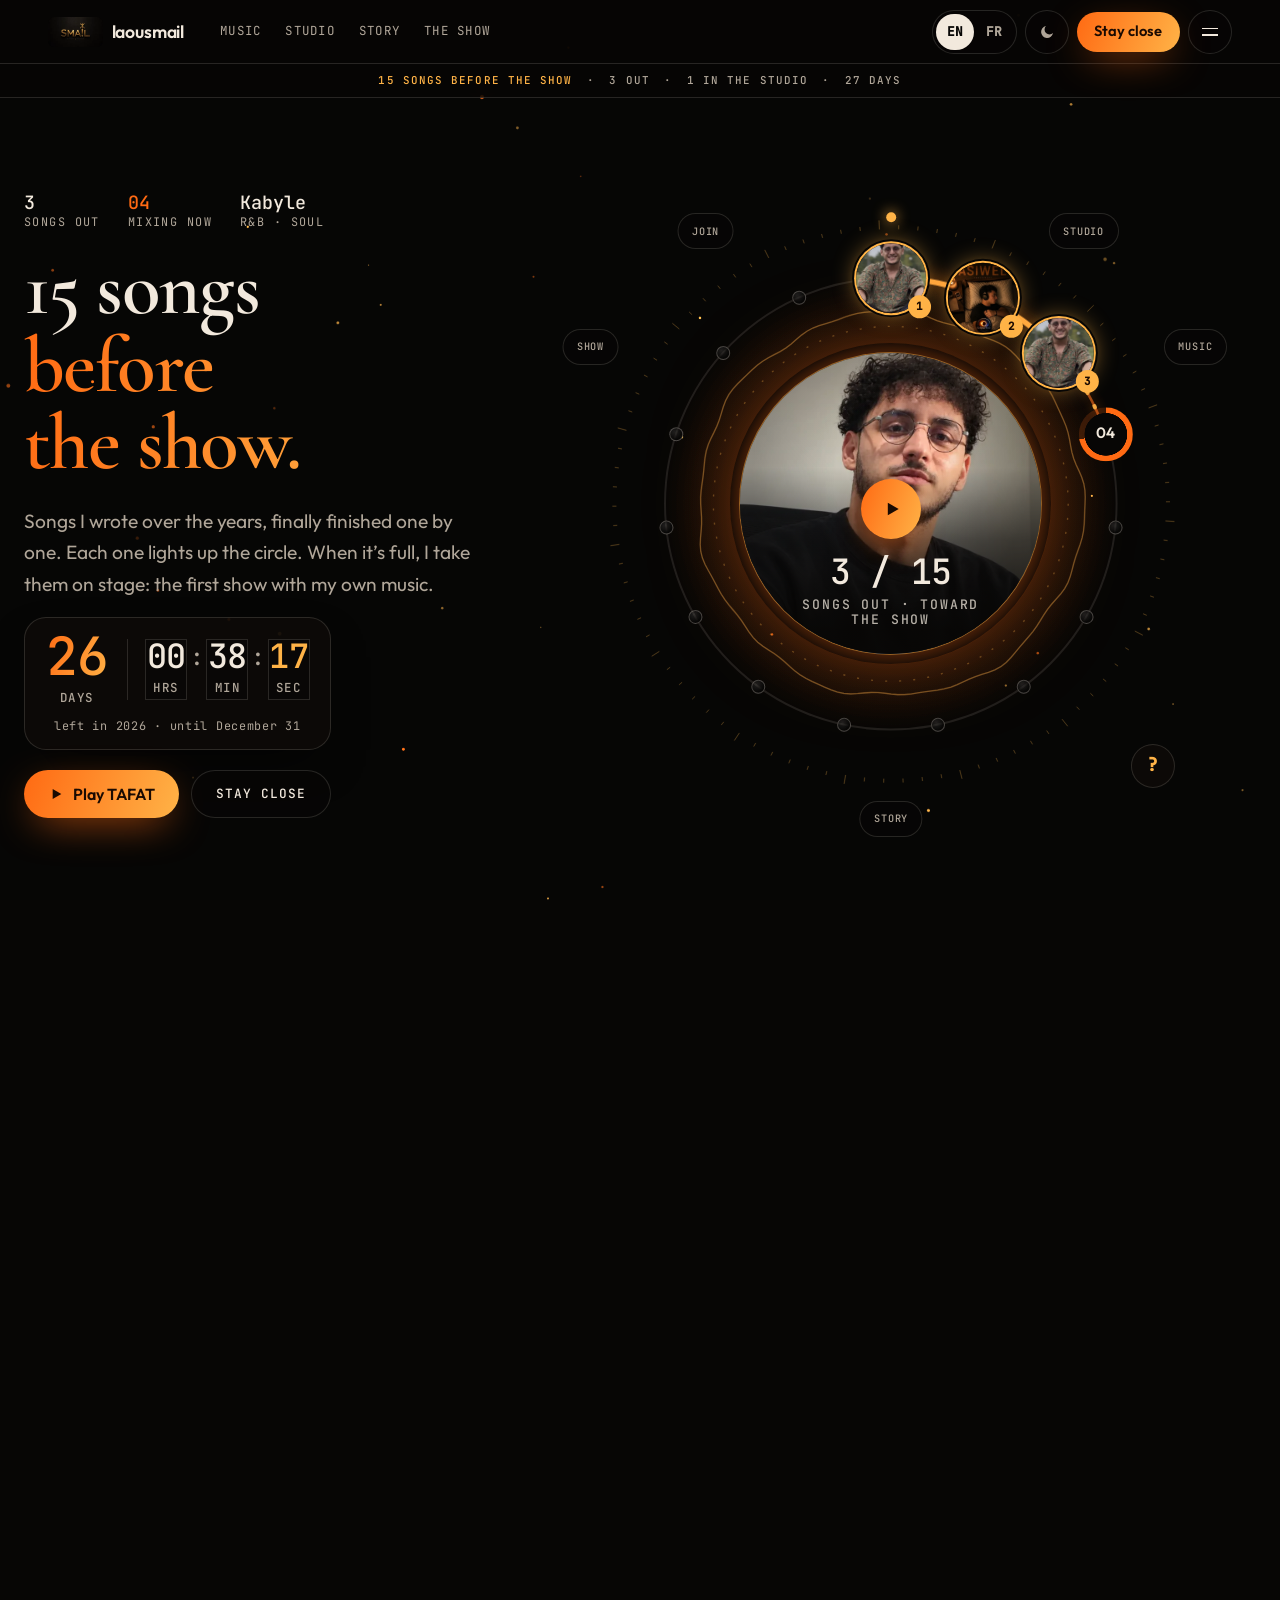
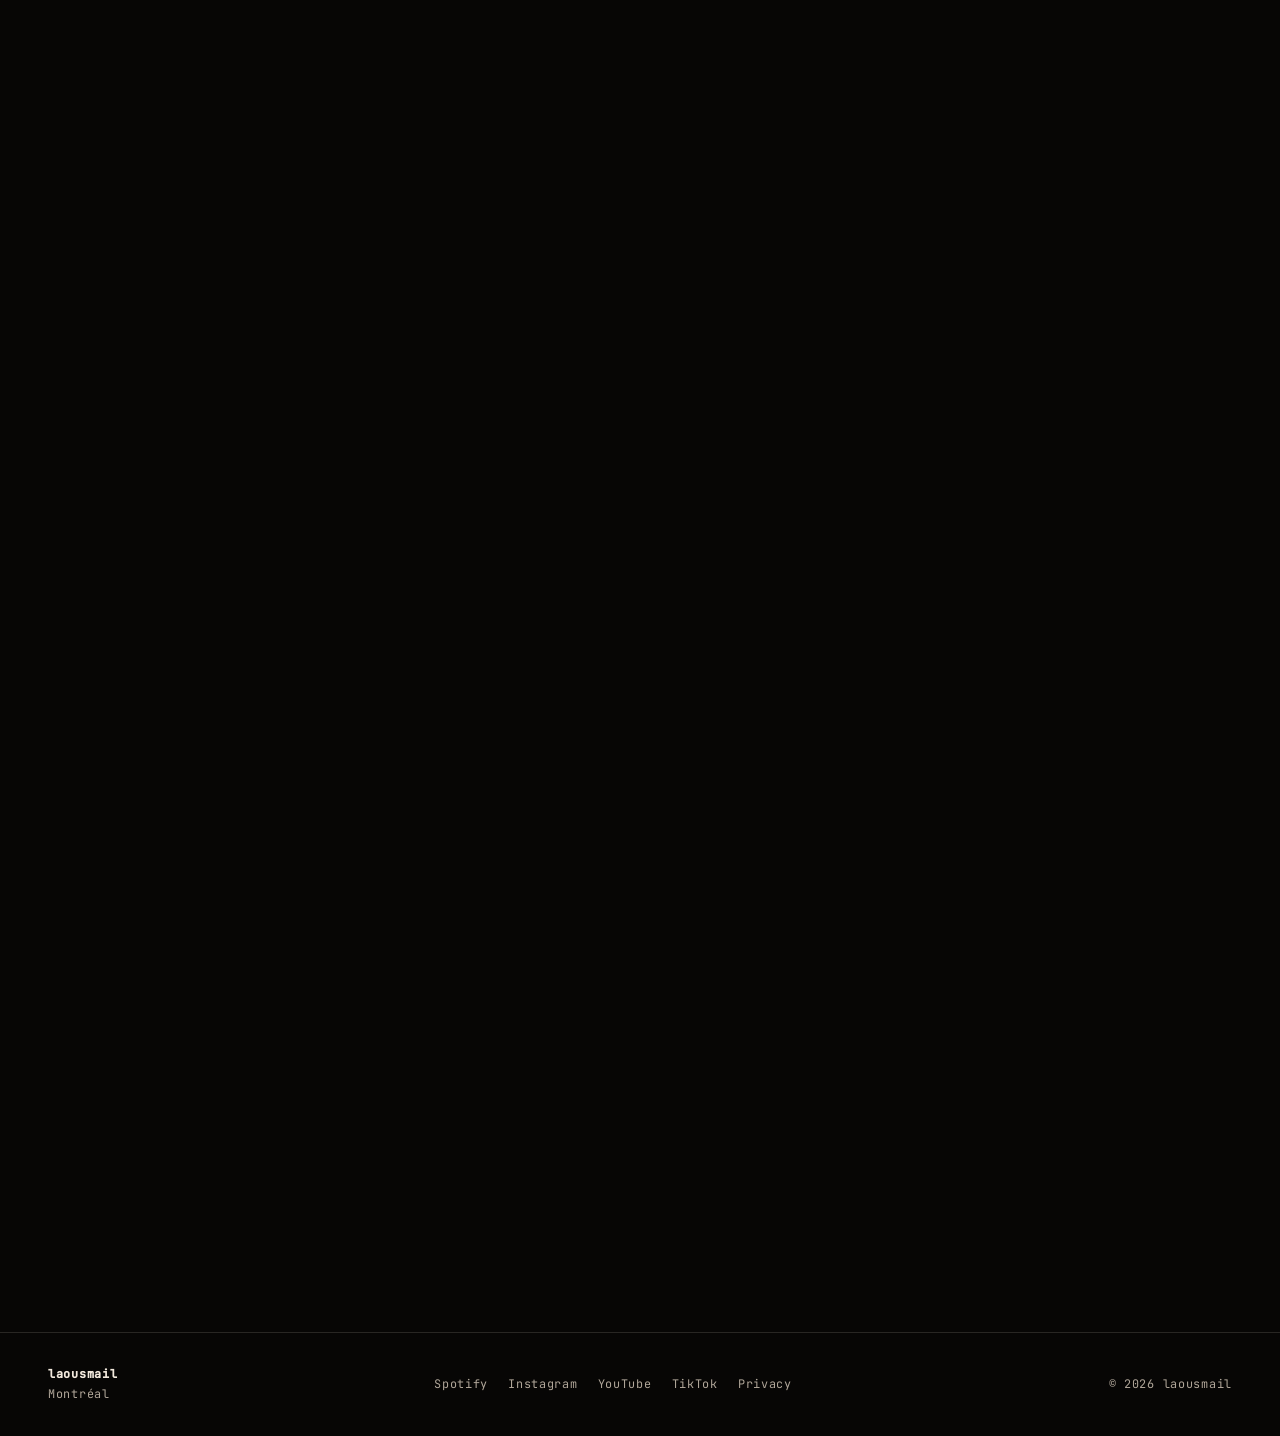
==== commit 7350ffaa: "Clean up the repo and make the site faster Removed what the site no longer uses: the old fan-comment" ====
--- a/index.html
+++ b/index.html
@@ -2,7 +2,7 @@
 <html lang="en">
 <head>
 <meta charset="UTF-8" />
-<meta http-equiv="Content-Security-Policy" content="default-src 'self'; script-src 'self' 'unsafe-inline' https://*.mailerlite.com https://mailerlite.com; style-src 'self' 'unsafe-inline' https://fonts.googleapis.com https://*.mailerlite.com https://mailerlite.com; font-src 'self' data: https://fonts.gstatic.com https://*.mailerlite.com https://mailerlite.com; img-src 'self' data: blob: https://*.spotifycdn.com https://i.scdn.co https://*.mailerlite.com https://mailerlite.com; media-src 'self' blob: https://p.scdn.co; connect-src 'self' https://cloud.umami.is https://*.mailerlite.com https://mailerlite.com; frame-src https://*.mailerlite.com https://mailerlite.com; form-action 'self' https://*.mailerlite.com https://mailerlite.com; object-src 'none'; base-uri 'self'" />
+<meta http-equiv="Content-Security-Policy" content="default-src 'self'; script-src 'self' 'unsafe-inline' https://*.mailerlite.com https://mailerlite.com; style-src 'self' 'unsafe-inline' https://*.mailerlite.com https://mailerlite.com; font-src 'self' data: https://*.mailerlite.com https://mailerlite.com; img-src 'self' data: blob: https://*.spotifycdn.com https://i.scdn.co https://*.mailerlite.com https://mailerlite.com; media-src 'self' blob: https://p.scdn.co; connect-src 'self' https://cloud.umami.is https://*.mailerlite.com https://mailerlite.com; frame-src https://*.mailerlite.com https://mailerlite.com; form-action 'self' https://*.mailerlite.com https://mailerlite.com; object-src 'none'; base-uri 'self'" />
 <script>(function(){try{var t=localStorage.getItem("laousmail-theme");if(t!=="light"&&t!=="dark")t="dark";document.documentElement.setAttribute("data-theme",t)}catch(e){document.documentElement.setAttribute("data-theme","dark")}document.documentElement.classList.add("js")})();
 /* Always open on the landing view: no jump to a #section, no restored scroll position */
 (function(){try{if("scrollRestoration" in history)history.scrollRestoration="manual";if(location.hash)history.replaceState(null,"",location.pathname+location.search)}catch(e){}})();</script>
@@ -27,9 +27,13 @@
 <meta name="twitter:description" content="15 originals. Amazigh roots. Montréal. The first show with original music ahead." />
 <meta name="twitter:image" content="https://laousmail.com/media/portrait-guitar.webp" />
 <meta name="twitter:image:alt" content="laousmail with guitar in Montréal" />
-<link rel="preconnect" href="https://fonts.googleapis.com" />
-<link rel="preconnect" href="https://fonts.gstatic.com" crossorigin />
-<link href="https://fonts.googleapis.com/css2?family=Cormorant+Garamond:wght@500;600&family=JetBrains+Mono:wght@400;500&family=Outfit:wght@300;400;500;600&display=swap" rel="stylesheet" />
+<link rel="preload" href="fonts/outfit-latin.woff2" as="font" type="font/woff2" crossorigin />
+<link rel="preload" href="fonts/cormorant-garamond-latin.woff2" as="font" type="font/woff2" crossorigin />
+<link rel="preload" href="fonts/jetbrains-mono-latin.woff2" as="font" type="font/woff2" crossorigin />
+<link rel="stylesheet" href="fonts.css" />
+<link rel="preload" href="media/portrait-core.webp" as="image" fetchpriority="high" />
+<link rel="preconnect" href="https://image-cdn-fa.spotifycdn.com" />
+<link rel="preconnect" href="https://image-cdn-ak.spotifycdn.com" />
 <link rel="stylesheet" href="site.css" />
 <link rel="stylesheet" href="orbit.css" />
 <link rel="stylesheet" href="journey.css" />
@@ -194,7 +198,6 @@
 
 <main id="top">
   <!-- HERO: the orbit is the centrepiece and the player -->
-  <div class="scene" data-scene="hero">
   <section class="hero" aria-labelledby="hero-title">
     <div class="hero-corona" aria-hidden="true"></div>
 
@@ -246,7 +249,7 @@
         <div class="orbit-comet" aria-hidden="true"><i></i></div>
         <div class="orbit-halo" aria-hidden="true"></div>
         <div class="orbit-core" data-orbit-core>
-          <img class="orbit-core-img" data-core-img src="media/portrait-core.webp" alt="" width="720" height="720" />
+          <img class="orbit-core-img" data-core-img src="media/portrait-core.webp" alt="" width="720" height="720" fetchpriority="high" />
           <div class="orbit-core-shade" aria-hidden="true"></div>
           <div class="orbit-core-text">
             <button type="button" class="orbit-core-play" data-core-play aria-label="Play">
@@ -289,10 +292,8 @@
       </figcaption>
     </figure>
   </section>
-  </div>
 
   <!-- MUSIC -->
-  <div class="scene" data-scene="music">
   <section class="sec music" id="music" aria-labelledby="music-title">
     <header class="sec-head reveal">
       <p class="eyebrow"><span data-lang="en">The music</span><span data-lang="fr">La musique</span></p>
@@ -304,7 +305,6 @@
     </header>
     <ol class="tracks reveal" data-tracks></ol>
   </section>
-  </div>
 
   <!-- STUDIO: pinned scroll scene -->
   <section class="studio" id="studio" data-studio aria-labelledby="studio-title">
@@ -341,10 +341,9 @@
   </section>
 
   <!-- STORY -->
-  <div class="scene" data-scene="story">
   <section class="sec story" id="story" aria-labelledby="story-title">
     <div class="story-photo reveal">
-      <img src="media/drums-park.webp" alt="laousmail playing drums on a rug in a Montréal park, friends around" width="1200" height="1600" loading="lazy" decoding="async" />
+      <img src="media/drums-park.webp" alt="laousmail playing drums on a rug in a Montréal park, friends around" width="720" height="960" loading="lazy" decoding="async" />
     </div>
     <div class="story-body">
       <header class="sec-head reveal">
@@ -383,10 +382,8 @@
       </ol>
     </div>
   </section>
-  </div>
 
   <!-- THE SHOW + STAY CLOSE -->
-  <div class="scene" data-scene="show">
   <section class="sec show" id="show" aria-labelledby="show-title">
     <div class="show-glow" aria-hidden="true"></div>
     <div class="show-inner">
@@ -437,10 +434,8 @@
       </p>
     </div>
   </section>
-  </div>
 
   <!-- ECLIPSETONE: one compact band -->
-  <div class="scene" data-scene="eclipse">
   <section class="eclipse-band" aria-labelledby="eclipse-title">
     <div class="eclipse-band-inner reveal">
       <a class="et-logo" href="https://eclipsetone.com" target="_blank" rel="noreferrer" aria-label="EclipseTone">
@@ -488,7 +483,6 @@
       </a>
     </div>
   </section>
-  </div>
 </main>
 
 <footer class="foot">
@@ -539,15 +533,7 @@
 <script src="releases.js"></script>
 <script src="artist.js" defer></script>
 <script src="journey.js" defer></script>
-<script src="scenes.js" defer></script>
 <script src="field.js" defer></script>
 <script src="stats.js" defer></script>
-<!-- MailerLite Universal -->
-<script>
-(function(w,d,e,u,f,l,n){w[f]=w[f]||function(){(w[f].q=w[f].q||[]).push(arguments);};l=d.createElement(e);l.async=1;l.src=u;n=d.getElementsByTagName(e)[0];n.parentNode.insertBefore(l,n);})
-(window,document,'script','https://assets.mailerlite.com/js/universal.js','ml');
-ml('account', '1893739');
-</script>
-<!-- End MailerLite Universal -->
 </body>
 </html>
--- a/fonts.css
+++ b/fonts.css
@@ -0,0 +1,55 @@
+/* Fonts, served from this site (variable files: one per family and alphabet). */
+
+@font-face {
+  font-family: "Cormorant Garamond";
+  font-style: normal;
+  font-weight: 500 600;
+  font-display: swap;
+  src: url("fonts/cormorant-garamond-latin-ext.woff2") format("woff2");
+  unicode-range: U+0100-02BA, U+02BD-02C5, U+02C7-02CC, U+02CE-02D7, U+02DD-02FF, U+0304, U+0308, U+0329, U+1D00-1DBF, U+1E00-1E9F, U+1EF2-1EFF, U+2020, U+20A0-20AB, U+20AD-20C4, U+2113, U+2C60-2C7F, U+A720-A7FF;
+}
+
+@font-face {
+  font-family: "Cormorant Garamond";
+  font-style: normal;
+  font-weight: 500 600;
+  font-display: swap;
+  src: url("fonts/cormorant-garamond-latin.woff2") format("woff2");
+  unicode-range: U+0000-00FF, U+0131, U+0152-0153, U+02BB-02BC, U+02C6, U+02DA, U+02DC, U+0304, U+0308, U+0329, U+2000-206F, U+20AC, U+2122, U+2191, U+2193, U+2212, U+2215, U+FEFF, U+FFFD;
+}
+
+@font-face {
+  font-family: "JetBrains Mono";
+  font-style: normal;
+  font-weight: 400 500;
+  font-display: swap;
+  src: url("fonts/jetbrains-mono-latin-ext.woff2") format("woff2");
+  unicode-range: U+0100-02BA, U+02BD-02C5, U+02C7-02CC, U+02CE-02D7, U+02DD-02FF, U+0304, U+0308, U+0329, U+1D00-1DBF, U+1E00-1E9F, U+1EF2-1EFF, U+2020, U+20A0-20AB, U+20AD-20C4, U+2113, U+2C60-2C7F, U+A720-A7FF;
+}
+
+@font-face {
+  font-family: "JetBrains Mono";
+  font-style: normal;
+  font-weight: 400 500;
+  font-display: swap;
+  src: url("fonts/jetbrains-mono-latin.woff2") format("woff2");
+  unicode-range: U+0000-00FF, U+0131, U+0152-0153, U+02BB-02BC, U+02C6, U+02DA, U+02DC, U+0304, U+0308, U+0329, U+2000-206F, U+20AC, U+2122, U+2191, U+2193, U+2212, U+2215, U+FEFF, U+FFFD;
+}
+
+@font-face {
+  font-family: "Outfit";
+  font-style: normal;
+  font-weight: 300 600;
+  font-display: swap;
+  src: url("fonts/outfit-latin-ext.woff2") format("woff2");
+  unicode-range: U+0100-02BA, U+02BD-02C5, U+02C7-02CC, U+02CE-02D7, U+02DD-02FF, U+0304, U+0308, U+0329, U+1D00-1DBF, U+1E00-1E9F, U+1EF2-1EFF, U+2020, U+20A0-20AB, U+20AD-20C4, U+2113, U+2C60-2C7F, U+A720-A7FF;
+}
+
+@font-face {
+  font-family: "Outfit";
+  font-style: normal;
+  font-weight: 300 600;
+  font-display: swap;
+  src: url("fonts/outfit-latin.woff2") format("woff2");
+  unicode-range: U+0000-00FF, U+0131, U+0152-0153, U+02BB-02BC, U+02C6, U+02DA, U+02DC, U+0304, U+0308, U+0329, U+2000-206F, U+20AC, U+2122, U+2191, U+2193, U+2212, U+2215, U+FEFF, U+FFFD;
+}
--- a/site.css
+++ b/site.css
@@ -2380,473 +2380,3 @@
 dfn {
   font-style: normal;
 }
-
-/* ——— Scroll scenes (scenes.js): each part of the landing page holds still
-   while the scroll plays it, like "In the studio now". --p runs 0 → 1. ——— */
-.scene {
-  position: relative;
-}
-
-.scene-rail {
-  display: none;
-}
-
-.scene.is-pinned > section {
-  position: sticky;
-  top: var(--pin-top, var(--nav-h));
-}
-
-/* Music and story: one stop at a time, with a rail */
-.scene.is-pinned :is(.music, .story) {
-  display: grid;
-  align-content: center;
-  min-height: calc(100svh - var(--nav-h) - var(--player-room, 0px));
-  padding-block: 1.5rem;
-}
-
-.scene.is-pinned .scene-rail {
-  display: grid;
-  grid-auto-flow: column;
-  grid-auto-columns: minmax(0, 1fr);
-  gap: 0.5rem;
-  margin: 0 0 1.25rem;
-  padding: 0;
-  list-style: none;
-}
-
-.scene-rail button {
-  display: grid;
-  gap: 0.2rem;
-  width: 100%;
-  min-height: 2.75rem;
-  padding: 0.35rem 0 0;
-  border: 0;
-  background: none;
-  color: var(--mute);
-  font: 500 0.72rem var(--mono, monospace);
-  letter-spacing: 0.08em;
-  text-align: left;
-  text-transform: uppercase;
-  cursor: pointer;
-  transition: color 0.3s;
-}
-
-.scene-rail b {
-  font-weight: 500;
-  color: inherit;
-}
-
-.scene-rail span {
-  overflow: hidden;
-  text-overflow: ellipsis;
-  white-space: nowrap;
-}
-
-.scene-rail i {
-  display: block;
-  height: 3px;
-  margin-top: 0.25rem;
-  border-radius: 99px;
-  background: linear-gradient(90deg, var(--hot), var(--gold)) 0 0 / calc(var(--fill, 0) * 1%) 100% no-repeat, var(--line);
-}
-
-.scene-rail button:hover,
-.scene-rail .is-now {
-  color: var(--ink);
-}
-
-.scene-rail .is-past {
-  color: var(--gold);
-}
-
-.scene.is-pinned :is(.tracks, .beats) {
-  display: grid;
-}
-
-.scene.is-pinned :is(.tracks > .track, .beats > li) {
-  grid-area: 1 / 1;
-  border-bottom: 0;
-  opacity: 0;
-  visibility: hidden;
-  translate: 0 28px;
-  animation: none;
-  transition: opacity 0.45s var(--ease), translate 0.6s var(--ease), visibility 0s linear 0.45s;
-}
-
-.scene.is-pinned :is(.tracks > .track, .beats > li).is-past {
-  translate: 0 -28px;
-}
-
-.scene.is-pinned :is(.tracks > .track, .beats > li).is-now {
-  opacity: 1;
-  visibility: visible;
-  translate: 0 0;
-  transition-delay: 0s;
-}
-
-.scene.is-pinned .tracks > .track-rest {
-  grid-area: 2 / 1;
-  animation: none;
-  opacity: 1;
-}
-
-/* Story: the photo warms up while the chapters turn */
-.scene[data-scene="story"].is-pinned .story {
-  align-items: center;
-}
-
-.scene[data-scene="story"].is-pinned .story-photo {
-  position: relative;
-  top: auto;
-  height: min(calc(100svh - var(--nav-h) - 3rem - var(--player-room, 0px)), 40rem);
-}
-
-.scene[data-scene="story"].is-pinned .story-photo img {
-  width: 100%;
-  height: 100%;
-  object-fit: cover;
-  filter: saturate(calc(0.45 + var(--p) * 0.55)) brightness(calc(0.78 + var(--p) * 0.22));
-}
-
-.scene[data-scene="story"].is-pinned .beats li {
-  padding-top: 1.25rem;
-}
-
-.scene[data-scene="story"].is-pinned .beats li h3 {
-  font-size: clamp(1.6rem, 3vw, 2.2rem);
-}
-
-.scene[data-scene="story"].is-pinned .beats li p {
-  font-size: clamp(1.05rem, 1.6vw, 1.2rem);
-}
-
-/* The show: light first, then the words, then the sign-up */
-.scene[data-scene="show"].is-pinned .show {
-  display: grid;
-  align-content: center;
-  min-height: calc(100svh - var(--nav-h) - var(--player-room, 0px));
-  padding-block: 1.5rem;
-}
-
-.scene[data-scene="show"].is-pinned .show-glow {
-  opacity: calc(0.3 + var(--p) * 0.9);
-  scale: calc(0.6 + var(--p) * 0.6);
-}
-
-.scene[data-scene="show"].is-pinned .show-inner > * {
-  transition: none;
-}
-
-.scene[data-scene="show"].is-pinned .show-inner > .eyebrow {
-  opacity: calc(var(--p) * 6);
-}
-
-.scene[data-scene="show"].is-pinned #show-title {
-  opacity: calc((var(--p) - 0.08) * 4);
-  translate: 0 calc((1 - min(1, var(--p) * 3)) * 30px);
-  letter-spacing: calc((1 - min(1, var(--p) * 3)) * 0.06em);
-}
-
-.scene[data-scene="show"].is-pinned .show-inner > .sub {
-  opacity: calc((var(--p) - 0.25) * 4);
-  translate: 0 calc((1 - min(1, max(0, var(--p) - 0.2) * 3.5)) * 24px);
-}
-
-.scene[data-scene="show"].is-pinned .join {
-  visibility: var(--join-vis, visible);
-  opacity: calc((var(--p) - 0.45) * 4);
-  translate: 0 calc((1 - min(1, max(0, var(--p) - 0.4) * 3.5)) * 36px);
-}
-
-.scene[data-scene="show"].is-pinned .press {
-  opacity: calc((var(--p) - 0.65) * 4);
-}
-
-.scene[data-scene="hero"].is-pinned .hero {
-  padding-block: clamp(1.25rem, 3.5vw, 2.75rem);
-}
-
-/* On narrow screens the story pins with the photo as a short banner */
-@media (max-width: 860px) {
-  .scene[data-scene="story"].is-pinned .story-photo {
-    height: 24svh;
-  }
-
-  .scene[data-scene="story"].is-pinned .story-photo img {
-    object-position: 50% 30%;
-  }
-
-  .scene[data-scene="story"].is-pinned .story {
-    gap: 1.25rem;
-  }
-}
-
-/* ——— The orbit gives up its songs (scenes.js: morph) ———
-   The words fade (filter, so the entrance animation can't hold them up), the
-   ring stops turning, and each song's dot flies down into its card. */
-.scene[data-scene="hero"].is-pinned :is(.hero-copy > *, .orbit-caption) {
-  visibility: var(--copy-vis, visible);
-  filter: opacity(calc(1 - var(--a, 0) * 1.7));
-}
-
-.scene[data-scene="hero"].is-morphing .orbit-spin {
-  animation-play-state: paused;
-}
-
-.scene[data-scene="hero"].is-morphing .guide-replay {
-  visibility: hidden;
-}
-
-.orbit-nodes li {
-  transition: opacity 0.25s;
-}
-
-.morph,
-.morph-ghosts {
-  display: none;
-}
-
-.scene[data-scene="hero"].is-pinned .morph {
-  position: absolute;
-  z-index: 4;
-  display: flex;
-  flex-direction: column;
-  justify-content: center;
-  gap: 0.85rem;
-  text-align: left;
-  pointer-events: none;
-}
-
-.scene[data-scene="hero"].is-pinned .morph-ghosts {
-  position: absolute;
-  inset: 0;
-  z-index: 5;
-  display: block;
-  pointer-events: none;
-}
-
-.morph-ghost {
-  position: absolute;
-  margin: 0;
-  opacity: 0;
-  overflow: hidden;
-  min-width: 0 !important;
-  min-height: 0 !important;
-  transform: none !important;
-  transition: none !important;
-  animation: none !important;
-}
-
-.morph-ghost .node-num,
-.morph-ghost.node-studio::after {
-  display: none;
-}
-
-.morph-cards {
-  display: grid;
-  margin: 0;
-  padding: 0;
-  list-style: none;
-}
-
-.morph-cards > .mcard {
-  position: relative;
-  grid-area: 1 / 1;
-  align-self: start;
-  grid-template-columns: auto minmax(0, 1fr);
-  align-items: start;
-  gap: 0.9rem 1.25rem;
-  padding: clamp(1rem, 2.5vw, 1.6rem);
-  border-bottom: 0;
-  visibility: hidden;
-  pointer-events: none;
-}
-
-/* the card's panel grows in behind the cover */
-.mcard::before {
-  content: "";
-  position: absolute;
-  inset: 0;
-  z-index: -1;
-  border: 1px solid var(--line);
-  border-radius: 22px;
-  background: var(--panel, var(--bg2));
-  box-shadow: var(--panel-shadow, none);
-  opacity: var(--c, 0);
-  scale: calc(0.94 + var(--c, 0) * 0.06);
-}
-
-.mcard > * {
-  opacity: var(--c, 0);
-  translate: 0 calc((1 - var(--c, 0)) * 12px);
-}
-
-.mcard > .track-art {
-  width: clamp(5rem, 11vw, 8.5rem);
-  opacity: var(--art, 0);
-  translate: none;
-}
-
-/* the song in the studio keeps its ring: the dot grows into it */
-.mcard-studio > .track-art {
-  color: var(--ink);
-  border: 0;
-  border-radius: 50%;
-  background:
-    radial-gradient(closest-side, var(--bg) 84%, transparent 86% 100%),
-    conic-gradient(var(--hot) calc(var(--sp, 0) * 1turn), color-mix(in srgb, var(--hot) 18%, transparent) 0);
-}
-
-.mcard .track-actions {
-  grid-column: 1 / -1;
-  flex-wrap: wrap;
-}
-
-.morph-cards > .mcard.is-now {
-  visibility: visible;
-}
-
-.morph-cards > .mcard.is-live {
-  pointer-events: auto;
-}
-
-.morph-cards > .mcard-rest {
-  grid-template-columns: minmax(0, 1fr);
-  gap: 0.75rem;
-}
-
-.mcard-dots {
-  display: flex;
-  gap: 0.45rem;
-  height: 14px;
-  align-items: center;
-  opacity: var(--art, 0) !important;
-  translate: none !important;
-}
-
-.mcard-dots i {
-  width: 10px;
-  height: 10px;
-  border-radius: 50%;
-  border: 1.5px solid color-mix(in srgb, var(--ink) 30%, transparent);
-  background: var(--bg);
-}
-
-.mcard-rest-text {
-  margin: 0;
-  font: 500 0.95rem var(--mono, monospace);
-  letter-spacing: 0.04em;
-  color: var(--ink);
-}
-
-/* the songs already shown, as small chips */
-.morph-past {
-  order: -1;
-  display: flex;
-  flex-wrap: wrap;
-  gap: 0.45rem;
-  margin: 0;
-  padding: 0;
-  list-style: none;
-  pointer-events: auto;
-}
-
-.morph-past button {
-  display: inline-flex;
-  align-items: center;
-  gap: 0.55rem;
-  min-height: 2.75rem;
-  padding: 0.25rem 0.85rem 0.25rem 0.25rem;
-  border: 1px solid var(--line);
-  border-radius: 99px;
-  background: var(--panel, var(--bg2));
-  color: var(--ink);
-  font: 500 0.72rem var(--mono, monospace);
-  letter-spacing: 0.06em;
-  text-transform: uppercase;
-  cursor: pointer;
-  animation: chip-in 0.35s var(--ease);
-}
-
-.morph-past button:hover {
-  border-color: var(--gold);
-}
-
-@keyframes chip-in {
-  from { opacity: 0; translate: 0 8px; }
-}
-
-.mp-art {
-  display: grid;
-  place-items: center;
-  width: 2.2rem;
-  height: 2.2rem;
-  border-radius: 50%;
-  overflow: hidden;
-  background: var(--bg3);
-  color: var(--hot);
-  font-size: 0.7rem;
-}
-
-.mp-art img {
-  width: 100%;
-  height: 100%;
-  object-fit: cover;
-}
-
-@media (max-width: 900px) {
-  .morph-cards > .mcard {
-    gap: 0.6rem 0.9rem;
-    padding: 0.9rem;
-  }
-
-  .mcard > .track-art {
-    width: 4.5rem;
-  }
-
-  .mcard .track-meta {
-    display: -webkit-box;
-    -webkit-line-clamp: 3;
-    -webkit-box-orient: vertical;
-    overflow: hidden;
-  }
-
-  .scene[data-scene="hero"].is-pinned .morph {
-    justify-content: flex-start;
-  }
-}
-
-/* while the orbit scene plays, it shows the songs: the separate list steps aside */
-body.morph-on .scene[data-scene="music"] {
-  display: none;
-}
-
-/* EclipseTone: the logo lights up, then the words and the link */
-.scene[data-scene="eclipse"].is-pinned .eclipse-band {
-  display: grid;
-  align-content: center;
-  min-height: calc(100svh - var(--nav-h) - var(--player-room, 0px));
-  padding-block: 1.5rem;
-}
-
-.scene[data-scene="eclipse"].is-pinned .eclipse-band-inner {
-  opacity: 1;
-  transform: none;
-  transition: none;
-  box-shadow: 0 0 calc(var(--p) * 80px) calc(var(--p) * -10px) color-mix(in srgb, var(--hot) 45%, transparent), var(--panel-shadow, none);
-}
-
-.scene[data-scene="eclipse"].is-pinned .et-mark {
-  scale: calc(0.82 + min(1, var(--p) * 2.5) * 0.18);
-  filter: drop-shadow(0 0 calc(var(--p) * 18px) color-mix(in srgb, var(--hot) 70%, transparent));
-}
-
-.scene[data-scene="eclipse"].is-pinned .eclipse-band-inner > div {
-  opacity: calc((var(--p) - 0.25) * 4);
-  translate: 0 calc((1 - min(1, max(0, var(--p) - 0.2) * 3.5)) * 20px);
-}
-
-.scene[data-scene="eclipse"].is-pinned .eclipse-band-inner > .btn {
-  visibility: var(--et-vis, visible);
-  opacity: calc((var(--p) - 0.5) * 4);
-}
--- a/journey.css
+++ b/journey.css
@@ -289,7 +289,8 @@
 }
 
 .j[data-state="show"] .j-core {
-  background: radial-gradient(circle at 50% 28%, rgba(255, 179, 71, 0.6), rgba(255, 106, 19, 0.25) 40%, rgba(7, 6, 5, 0.96) 72%);
+  /* a dark stage lit from its edge */
+  background: radial-gradient(circle, rgba(7, 6, 5, 0.97) 52%, rgba(255, 106, 19, 0.35) 82%, rgba(255, 179, 71, 0.7) 100%);
 }
 
 .j[data-state="show"] .j-core-text {
@@ -695,6 +696,7 @@
 /* a tucked orbit: just its centre and glow, when a long card needs the room */
 .j.is-tucked .orbit-spin,
 .j.is-tucked .orbit-core-text,
+.j.is-tucked .guide-replay,
 .j.is-tucked .j-points {
   visibility: hidden;
 }
@@ -729,9 +731,61 @@
   }
 }
 
-/* short phones: the sign-up card keeps just its title */
+/* short phones: the sign-up card keeps its title, the landing its title, countdown and buttons */
 @media (max-height: 720px) and (max-width: 899px) {
-  .j-card-join .sub {
+  .j-card-join .sub,
+  .j-card-landing .hero-lead {
     display: none;
   }
 }
+
+@media (max-width: 599px) {
+  .j-status {
+    gap: 0.2rem 0.55rem;
+    padding-inline: 0.5rem;
+    font-size: 0.64rem;
+    letter-spacing: 0.06em;
+  }
+
+  .j-status span::before {
+    margin-right: 0.55rem;
+  }
+}
+
+/* the ? sits just outside the ring, clear of the songs */
+.j .guide-replay {
+  translate: 34% 34%;
+}
+
+/* the sign-up sits on its own dark disc, with light text, in both themes */
+.j-form::before {
+  content: "";
+  position: absolute;
+  inset: -4%;
+  z-index: -1;
+  border-radius: 50%;
+  background: radial-gradient(closest-side, rgba(7, 6, 5, 0.94) 78%, rgba(7, 6, 5, 0) 100%);
+}
+
+.j-form {
+  --ink: #f2e9dd;
+  --mute: #cfc5b8;
+  --gold: #ffb347;
+  --line: rgba(242, 233, 221, 0.2);
+  color: var(--ink);
+}
+
+.j-form a {
+  color: var(--ink);
+}
+
+/* reduced motion: the same journey, calm */
+.j-calm .j,
+.j-calm .j * {
+  transition-duration: 0.01ms !important;
+  animation: none !important;
+}
+
+.j-calm .j .orbit-spin {
+  animation: none !important;
+}
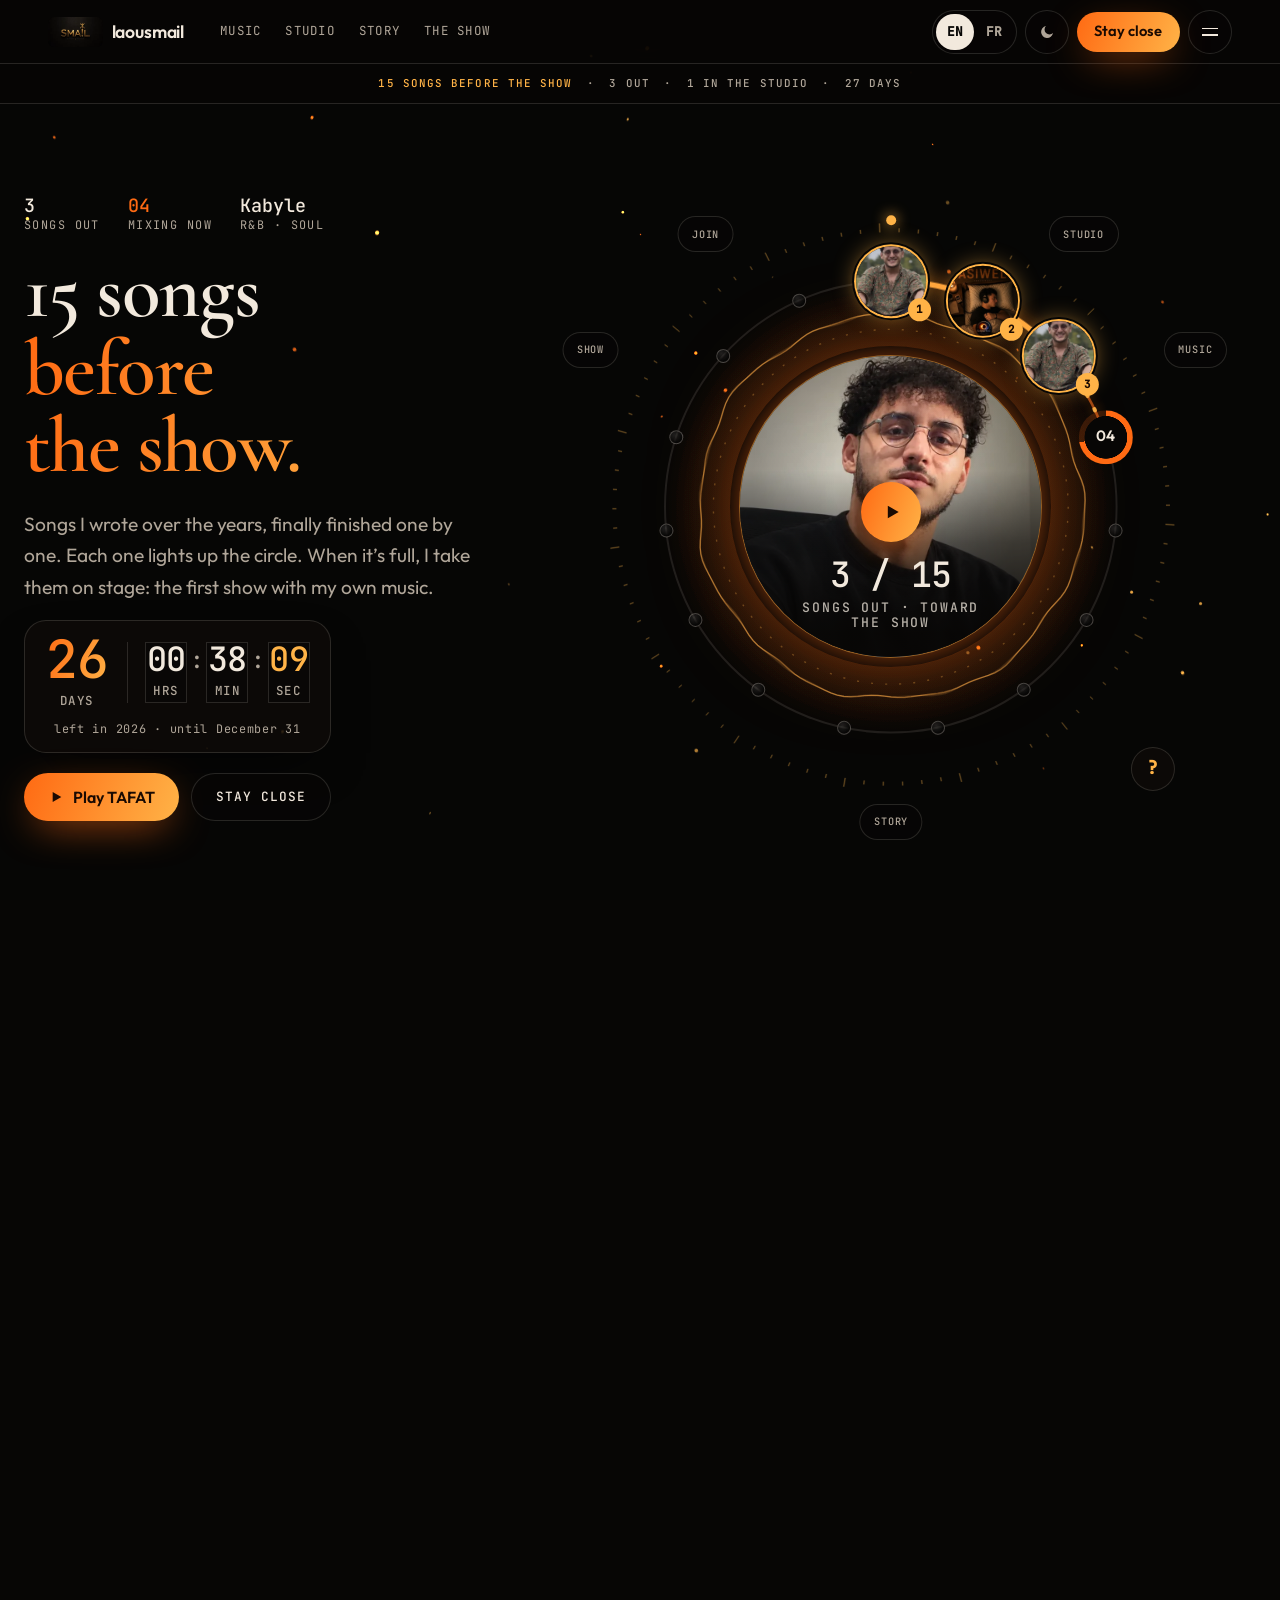
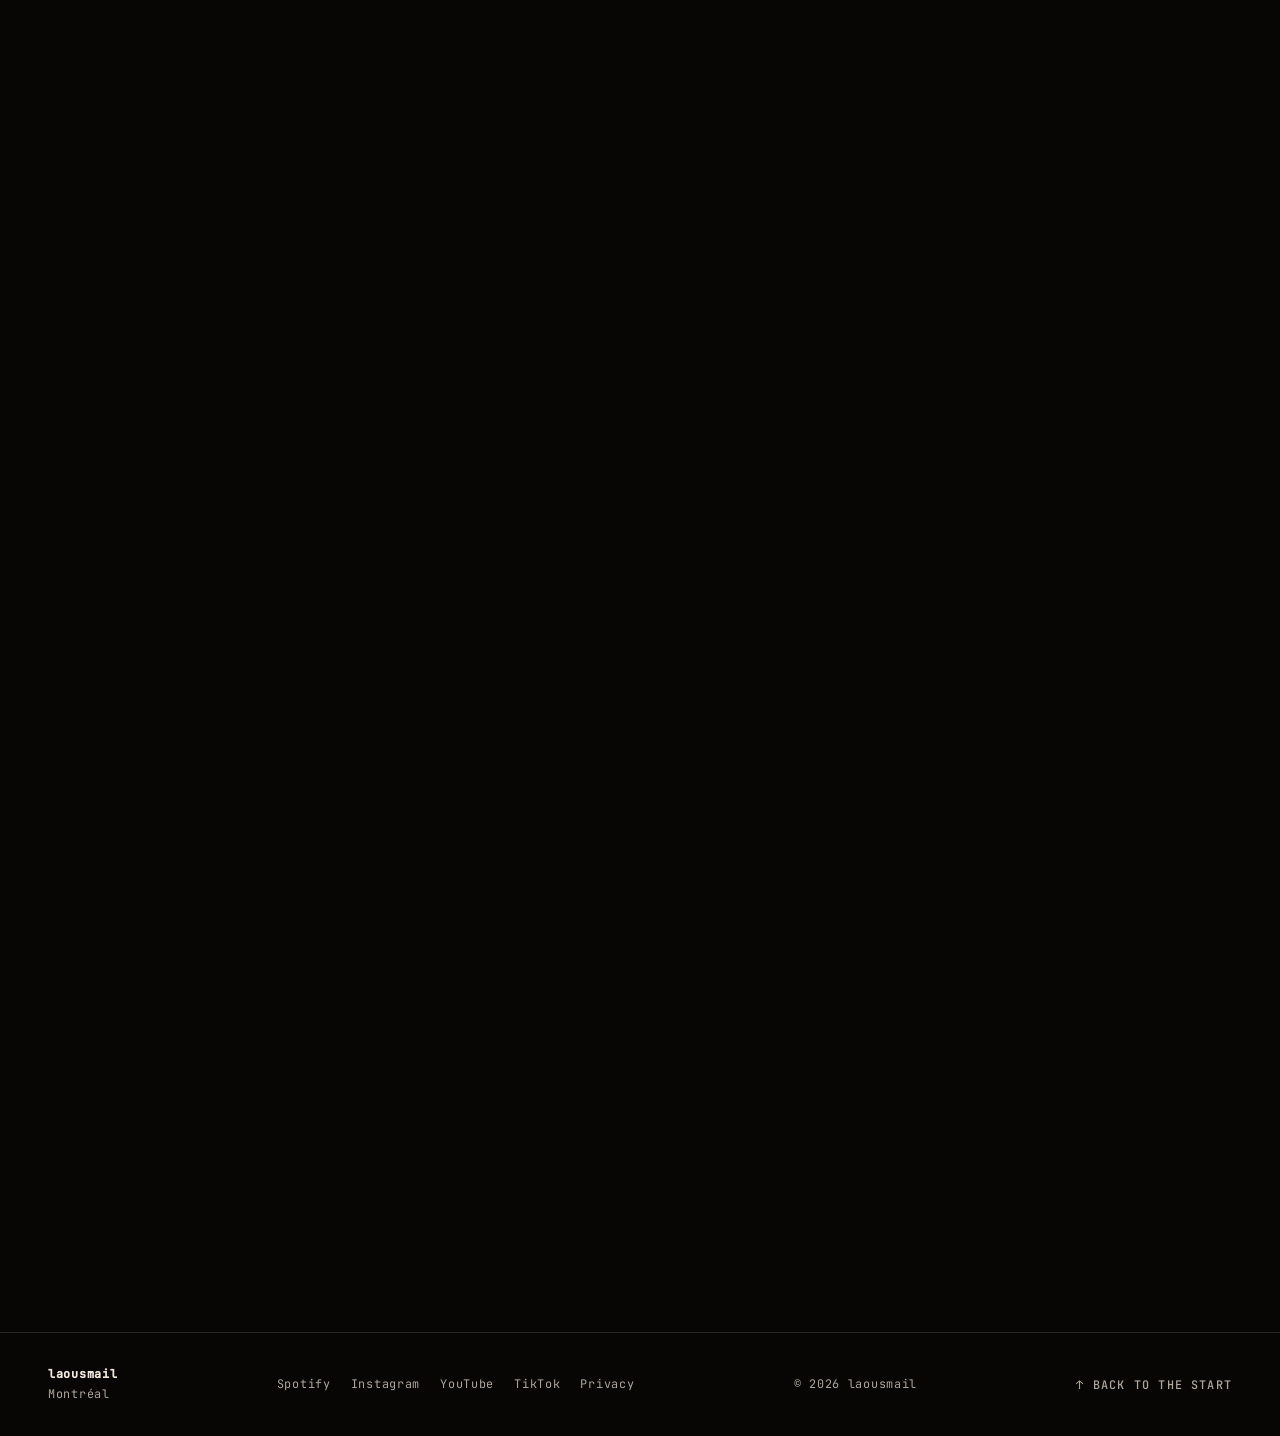
==== commit 07bdacb9: "UX: open straight into the orbit, a first scroll hint, keyboard, share - The page waits for the jour" ====
--- a/index.html
+++ b/index.html
@@ -3,7 +3,7 @@
 <head>
 <meta charset="UTF-8" />
 <meta http-equiv="Content-Security-Policy" content="default-src 'self'; script-src 'self' 'unsafe-inline' https://*.mailerlite.com https://mailerlite.com; style-src 'self' 'unsafe-inline' https://*.mailerlite.com https://mailerlite.com; font-src 'self' data: https://*.mailerlite.com https://mailerlite.com; img-src 'self' data: blob: https://*.spotifycdn.com https://i.scdn.co https://*.mailerlite.com https://mailerlite.com; media-src 'self' blob: https://p.scdn.co; connect-src 'self' https://cloud.umami.is https://*.mailerlite.com https://mailerlite.com; frame-src https://*.mailerlite.com https://mailerlite.com; form-action 'self' https://*.mailerlite.com https://mailerlite.com; object-src 'none'; base-uri 'self'" />
-<script>(function(){try{var t=localStorage.getItem("laousmail-theme");if(t!=="light"&&t!=="dark")t="dark";document.documentElement.setAttribute("data-theme",t)}catch(e){document.documentElement.setAttribute("data-theme","dark")}document.documentElement.classList.add("js")})();
+<script>(function(){try{var t=localStorage.getItem("laousmail-theme");if(t!=="light"&&t!=="dark")t="dark";document.documentElement.setAttribute("data-theme",t)}catch(e){document.documentElement.setAttribute("data-theme","dark")}document.documentElement.classList.add("js");try{if(innerHeight>=520&&innerWidth>=340){document.documentElement.classList.add("j-wait");setTimeout(function(){document.documentElement.classList.remove("j-wait")},4000)}}catch(e){}})();
 /* Always open on the landing view: no jump to a #section, no restored scroll position */
 (function(){try{if("scrollRestoration" in history)history.scrollRestoration="manual";if(location.hash)history.replaceState(null,"",location.pathname+location.search)}catch(e){}})();</script>
 <link rel="icon" type="image/svg+xml" href="favicon.svg" />
@@ -498,6 +498,7 @@
     <li><a href="privacy.html"><span data-lang="en">Privacy</span><span data-lang="fr">Confidentialité</span></a></li>
   </ul>
   <p class="foot-copy">© <span data-year>2026</span> laousmail</p>
+  <a class="foot-top" href="#top"><span aria-hidden="true">↑</span> <span data-lang="en">Back to the start</span><span data-lang="fr">Retour au début</span></a>
 </footer>
 
 <!-- Floating mini-player -->
--- a/site.css
+++ b/site.css
@@ -1608,6 +1608,19 @@
   color: var(--ink);
 }
 
+/* back to the start, at the very end */
+.foot-top {
+  color: var(--mute);
+  font: 500 0.74rem var(--mono, monospace);
+  letter-spacing: 0.1em;
+  text-transform: uppercase;
+  text-decoration: none;
+}
+
+.foot-top:hover {
+  color: var(--gold);
+}
+
 /* ——— Mini-player ——— */
 .player {
   position: fixed;
--- a/journey.css
+++ b/journey.css
@@ -26,13 +26,15 @@
   top: var(--nav-h);
   z-index: 2;
   height: var(--stage-h, calc(100svh - var(--nav-h)));
-  margin-bottom: calc(-1 * var(--stage-h, calc(100svh - var(--nav-h))));
   overflow: hidden;
 }
 
+/* the steps slide up under the stage (pulling them up, rather than pushing
+   the stage down, keeps the stage from running over the footer at the end) */
 .j-steps {
   position: relative;
   z-index: 1;
+  margin-top: calc(-1 * var(--stage-h, calc(100svh - var(--nav-h))));
   pointer-events: none;
 }
 
@@ -789,3 +791,104 @@
 .j-calm .j .orbit-spin {
   animation: none !important;
 }
+
+/* while the journey gets ready, the page waits instead of flashing the old layout */
+.j-wait main,
+.j-wait .foot {
+  visibility: hidden;
+}
+
+/* the status line: each part is a way in */
+.j-st {
+  padding: 0;
+  border: 0;
+  background: none;
+  color: inherit;
+  font: inherit;
+  letter-spacing: inherit;
+  text-transform: inherit;
+  cursor: pointer;
+}
+
+.j-st:hover,
+.j-st:focus-visible {
+  color: var(--ink);
+}
+
+.j-st:hover b {
+  color: var(--ink);
+}
+
+.j-status .j-st + .j-st::before {
+  content: "·";
+  margin-right: 0.9rem;
+  color: var(--mute);
+}
+
+.j-status span::before {
+  content: none;
+}
+
+@media (max-width: 599px) {
+  .j-status .j-st + .j-st::before {
+    margin-right: 0.55rem;
+  }
+}
+
+/* the first hint to scroll */
+.j-cue {
+  position: absolute;
+  left: 50%;
+  bottom: 14px;
+  z-index: 5;
+  display: grid;
+  justify-items: center;
+  gap: 0.3rem;
+  margin: 0;
+  color: var(--mute);
+  font: 500 0.64rem var(--mono, monospace);
+  letter-spacing: 0.16em;
+  text-transform: uppercase;
+  opacity: 0;
+  translate: -50% 0;
+  transition: opacity 0.5s;
+  pointer-events: none;
+}
+
+.j-cue.is-on {
+  opacity: 1;
+}
+
+.j-cue i {
+  width: 1px;
+  height: 22px;
+  background: linear-gradient(var(--gold), transparent);
+  animation: j-cue 1.6s var(--ease) infinite;
+}
+
+@keyframes j-cue {
+  0% { transform: scaleY(0); transform-origin: top; }
+  50% { transform: scaleY(1); transform-origin: top; }
+  51% { transform-origin: bottom; }
+  100% { transform: scaleY(0); transform-origin: bottom; }
+}
+
+.j-share[data-done] {
+  color: var(--gold);
+  box-shadow: inset 0 0 0 1px var(--gold);
+}
+
+.j-st {
+  padding-block: 0.2rem;
+}
+
+/* the footer is a resting point too, so snapping never pulls you back from it */
+body.journey .foot {
+  scroll-snap-align: end;
+}
+
+.j-share {
+  border: 0;
+  background: none;
+  cursor: pointer;
+}
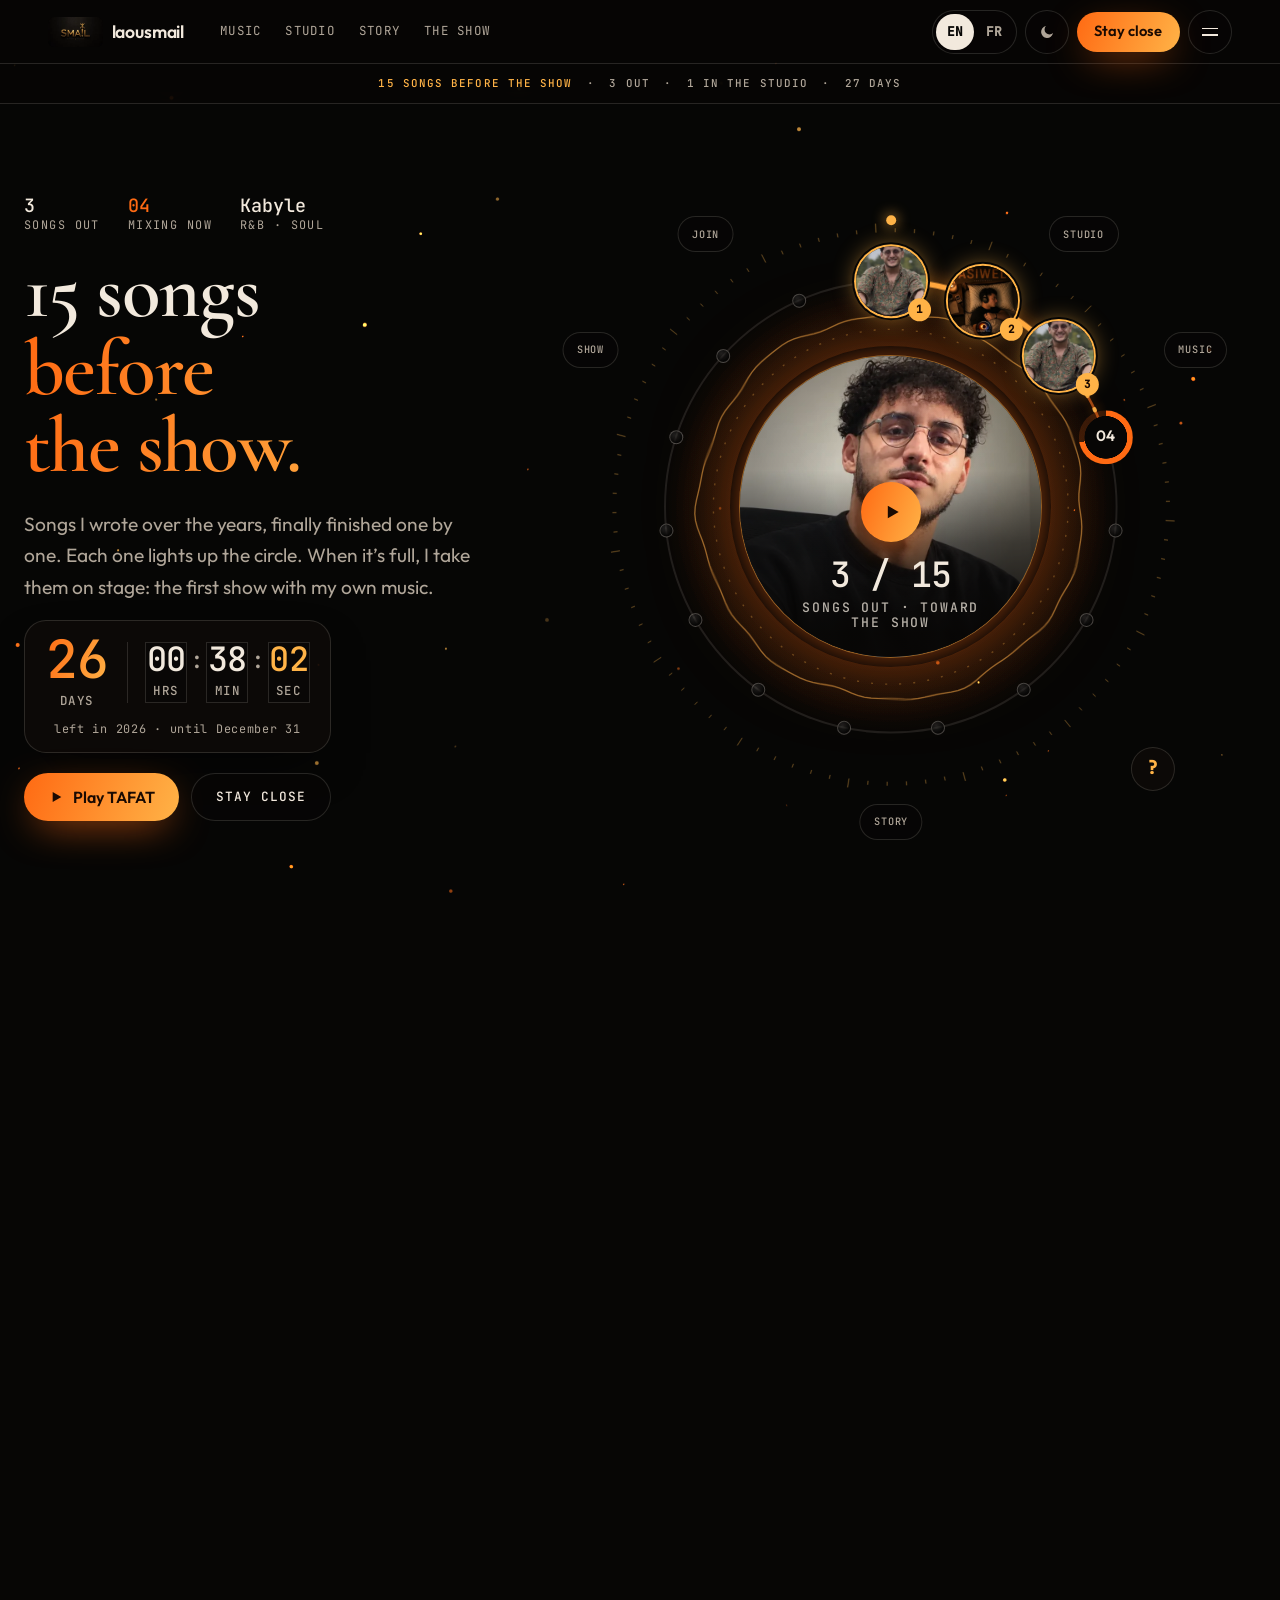
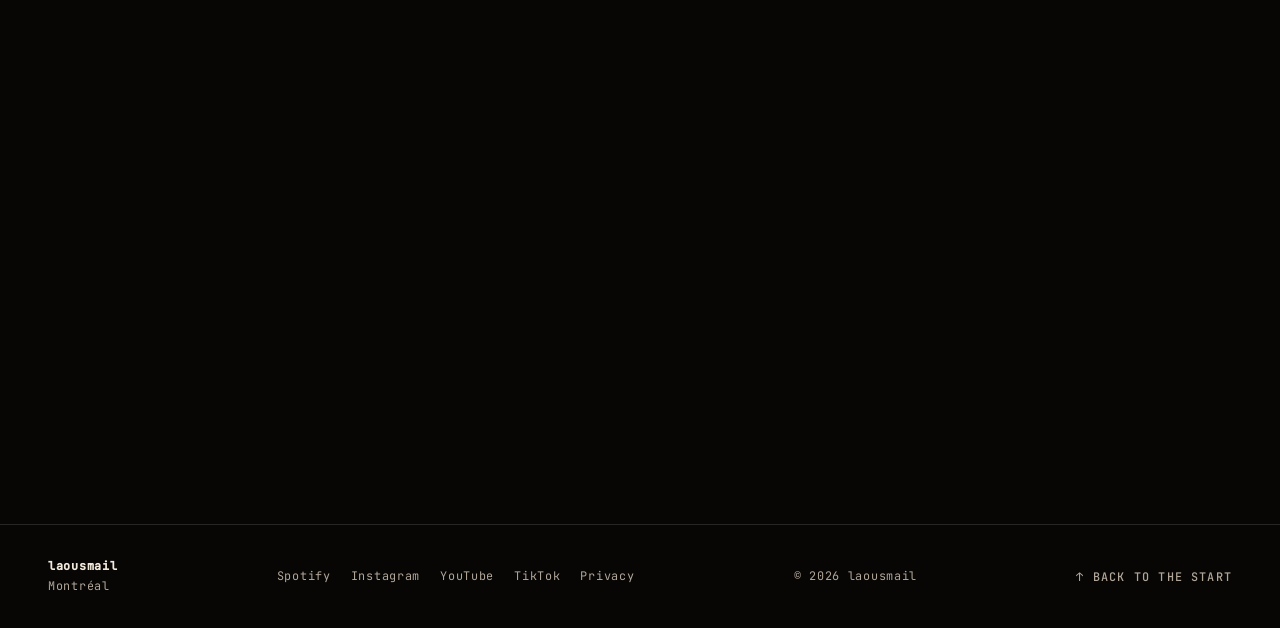
==== commit 1aa17937: "Dark mode paints first; light stays a choice The black stage is now the HTML default and an inline p" ====
--- a/index.html
+++ b/index.html
@@ -1,17 +1,19 @@
 <!doctype html>
-<html lang="en">
+<html lang="en" data-theme="dark">
 <head>
 <meta charset="UTF-8" />
 <meta http-equiv="Content-Security-Policy" content="default-src 'self'; script-src 'self' 'unsafe-inline' https://*.mailerlite.com https://mailerlite.com; style-src 'self' 'unsafe-inline' https://*.mailerlite.com https://mailerlite.com; font-src 'self' data: https://*.mailerlite.com https://mailerlite.com; img-src 'self' data: blob: https://*.spotifycdn.com https://i.scdn.co https://*.mailerlite.com https://mailerlite.com; media-src 'self' blob: https://p.scdn.co; connect-src 'self' https://cloud.umami.is https://*.mailerlite.com https://mailerlite.com; frame-src https://*.mailerlite.com https://mailerlite.com; form-action 'self' https://*.mailerlite.com https://mailerlite.com; object-src 'none'; base-uri 'self'" />
-<script>(function(){try{var t=localStorage.getItem("laousmail-theme");if(t!=="light"&&t!=="dark")t="dark";document.documentElement.setAttribute("data-theme",t)}catch(e){document.documentElement.setAttribute("data-theme","dark")}document.documentElement.classList.add("js");try{if(innerHeight>=520&&innerWidth>=340){document.documentElement.classList.add("j-wait");setTimeout(function(){document.documentElement.classList.remove("j-wait")},4000)}}catch(e){}})();
+<meta name="viewport" content="width=device-width, initial-scale=1, viewport-fit=cover" />
+<meta name="theme-color" content="#070605" />
+<!-- Dark paints first; light is only applied after an explicit saved choice -->
+<style>html{background:#070605;color-scheme:dark}html[data-theme=light]{background:#f6f1ea;color-scheme:light}</style>
+<script>(function(){try{var t=localStorage.getItem("laousmail-theme");if(t!=="light"&&t!=="dark")t="dark";document.documentElement.setAttribute("data-theme",t);var m=document.querySelector('meta[name="theme-color"]');if(m)m.setAttribute("content",t==="light"?"#f6f1ea":"#070605")}catch(e){document.documentElement.setAttribute("data-theme","dark")}document.documentElement.classList.add("js");try{if(innerHeight>=520&&innerWidth>=340){document.documentElement.classList.add("j-wait");setTimeout(function(){document.documentElement.classList.remove("j-wait")},4000)}}catch(e){}})();
 /* Always open on the landing view: no jump to a #section, no restored scroll position */
 (function(){try{if("scrollRestoration" in history)history.scrollRestoration="manual";if(location.hash)history.replaceState(null,"",location.pathname+location.search)}catch(e){}})();</script>
 <link rel="icon" type="image/svg+xml" href="favicon.svg" />
-<meta name="viewport" content="width=device-width, initial-scale=1, viewport-fit=cover" />
 <meta name="description" content="laousmail: Montréal singer-songwriter. Fifteen original songs with Amazigh roots, contemporary R&amp;B and soul, finished one by one ahead of the first show with original music. For listeners, radios and journalists." />
 <meta name="author" content="laousmail" />
 <meta name="robots" content="index, follow" />
-<meta name="theme-color" content="#070605" />
 <link rel="canonical" href="https://laousmail.com/" />
 <meta property="og:type" content="website" />
 <meta property="og:site_name" content="laousmail" />
--- a/journey.css
+++ b/journey.css
@@ -6,8 +6,10 @@
   display: none;
 }
 
+/* paging is done by journey.js (one gesture, one card): no CSS snapping to fight it */
 html:has(body.journey) {
-  scroll-snap-type: y proximity;
+  scroll-behavior: auto;
+  overscroll-behavior-y: none;
 }
 
 .j {
@@ -39,8 +41,12 @@
 }
 
 .j-step {
+  height: var(--step-h, 60svh);
+}
+
+/* the last card keeps the stage on screen for a full screen, then the footer */
+.j-step:last-child {
   height: var(--stage-h, calc(100svh - var(--nav-h)));
-  scroll-snap-align: start;
 }
 
 /* ——— The status line: the message, always ——— */
@@ -882,10 +888,6 @@
   padding-block: 0.2rem;
 }
 
-/* the footer is a resting point too, so snapping never pulls you back from it */
-body.journey .foot {
-  scroll-snap-align: end;
-}
 
 .j-share {
   border: 0;
